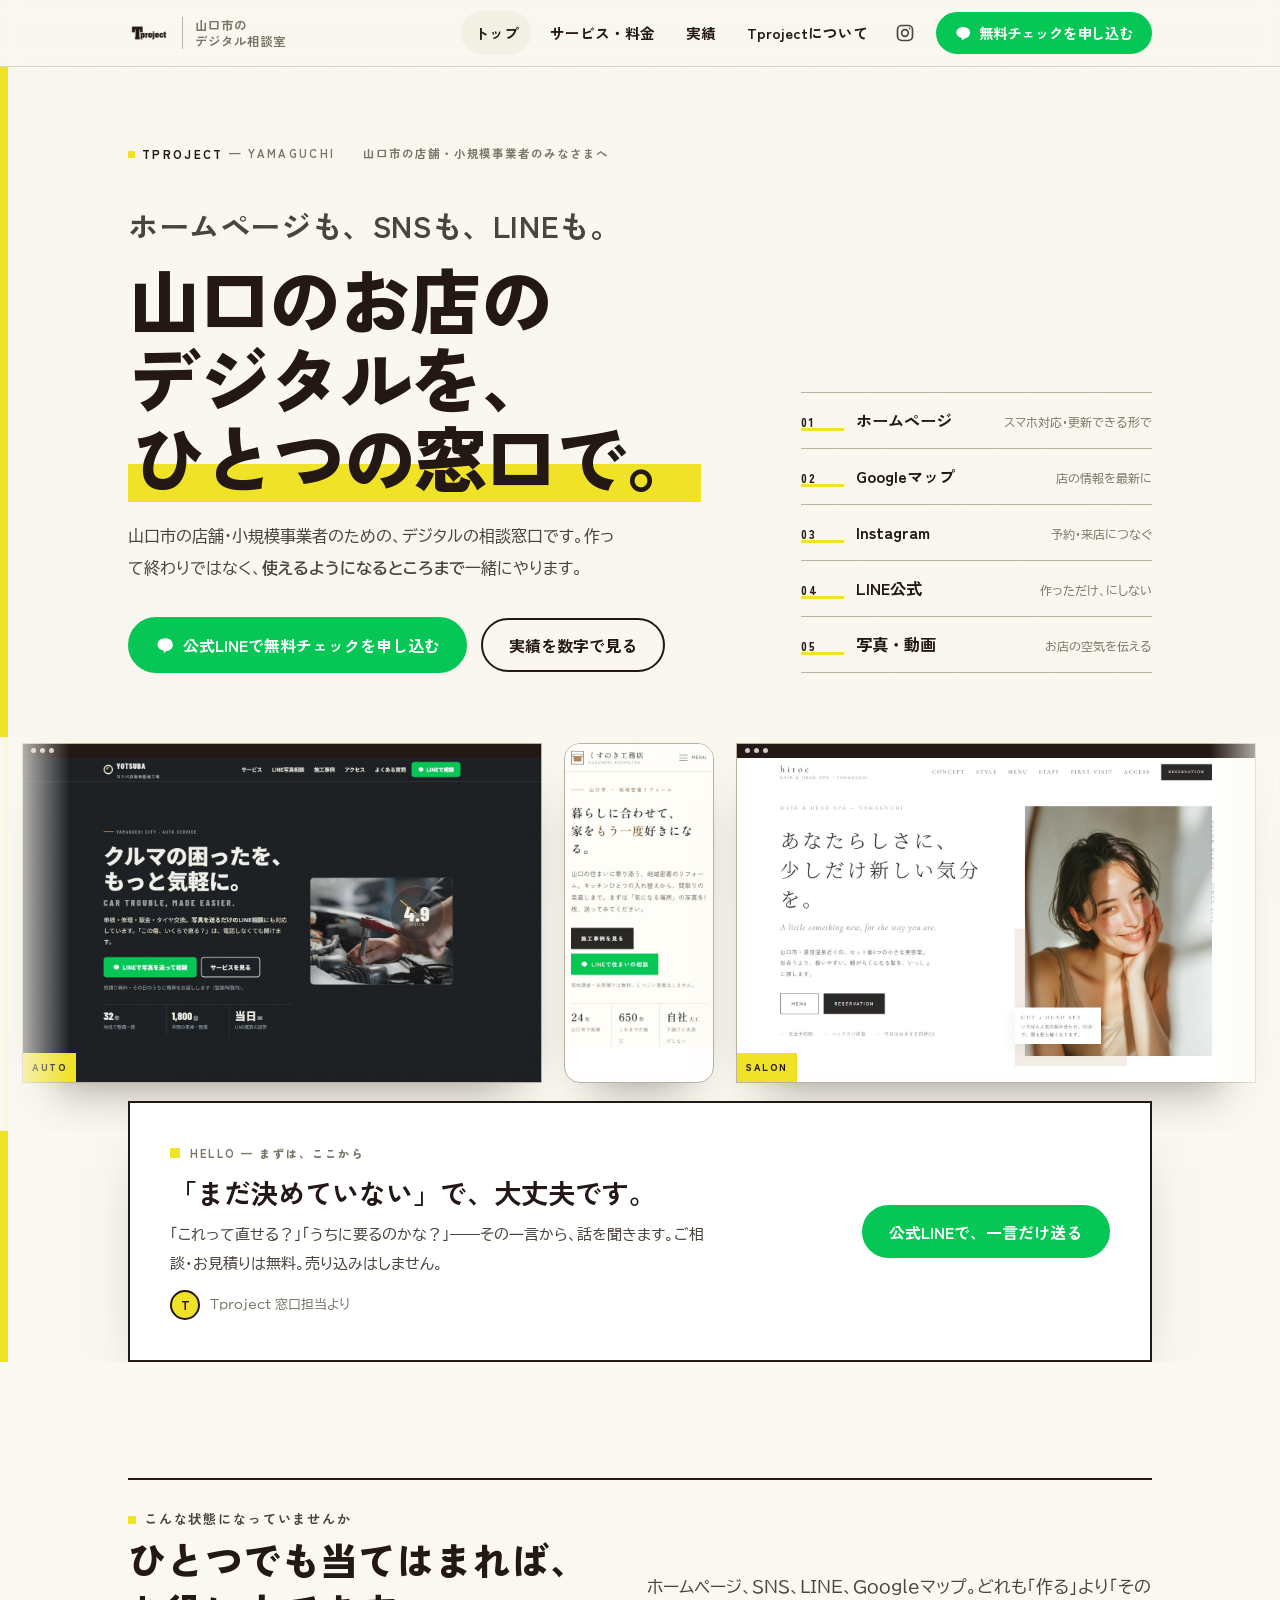
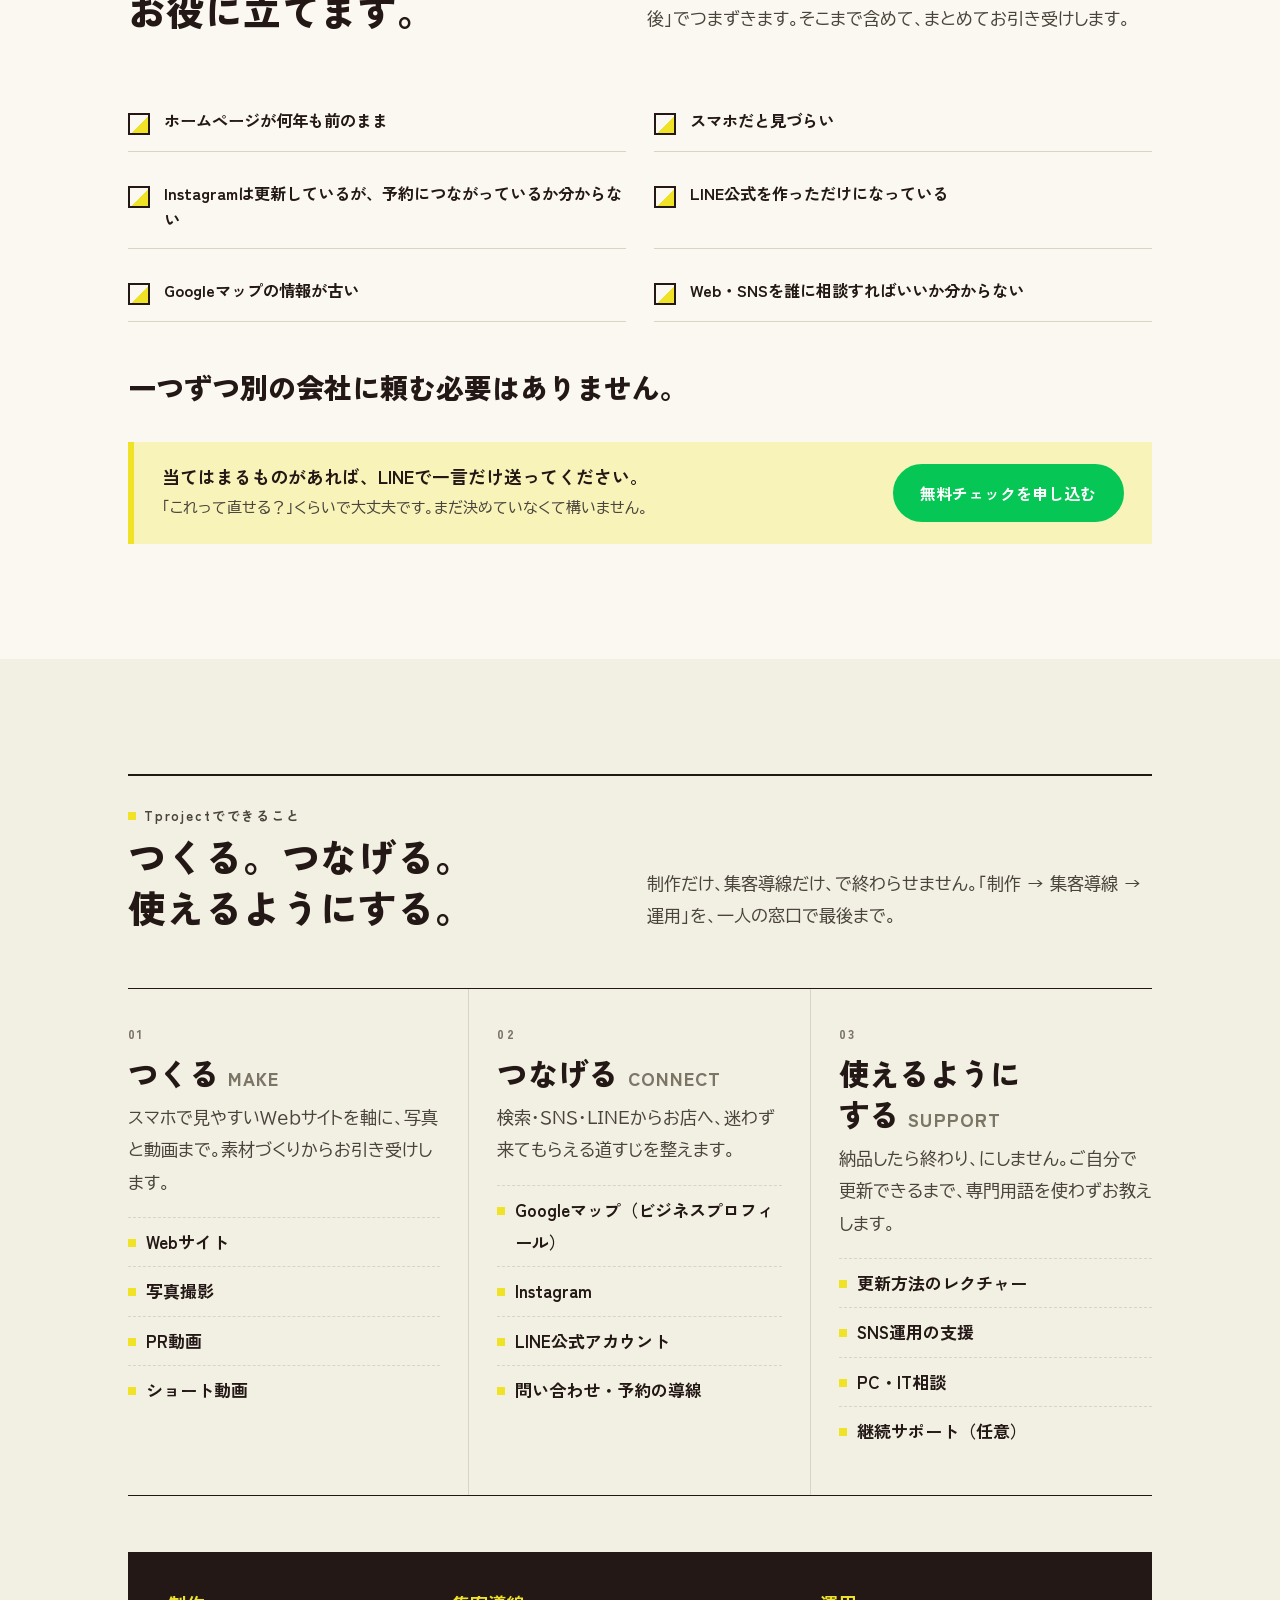
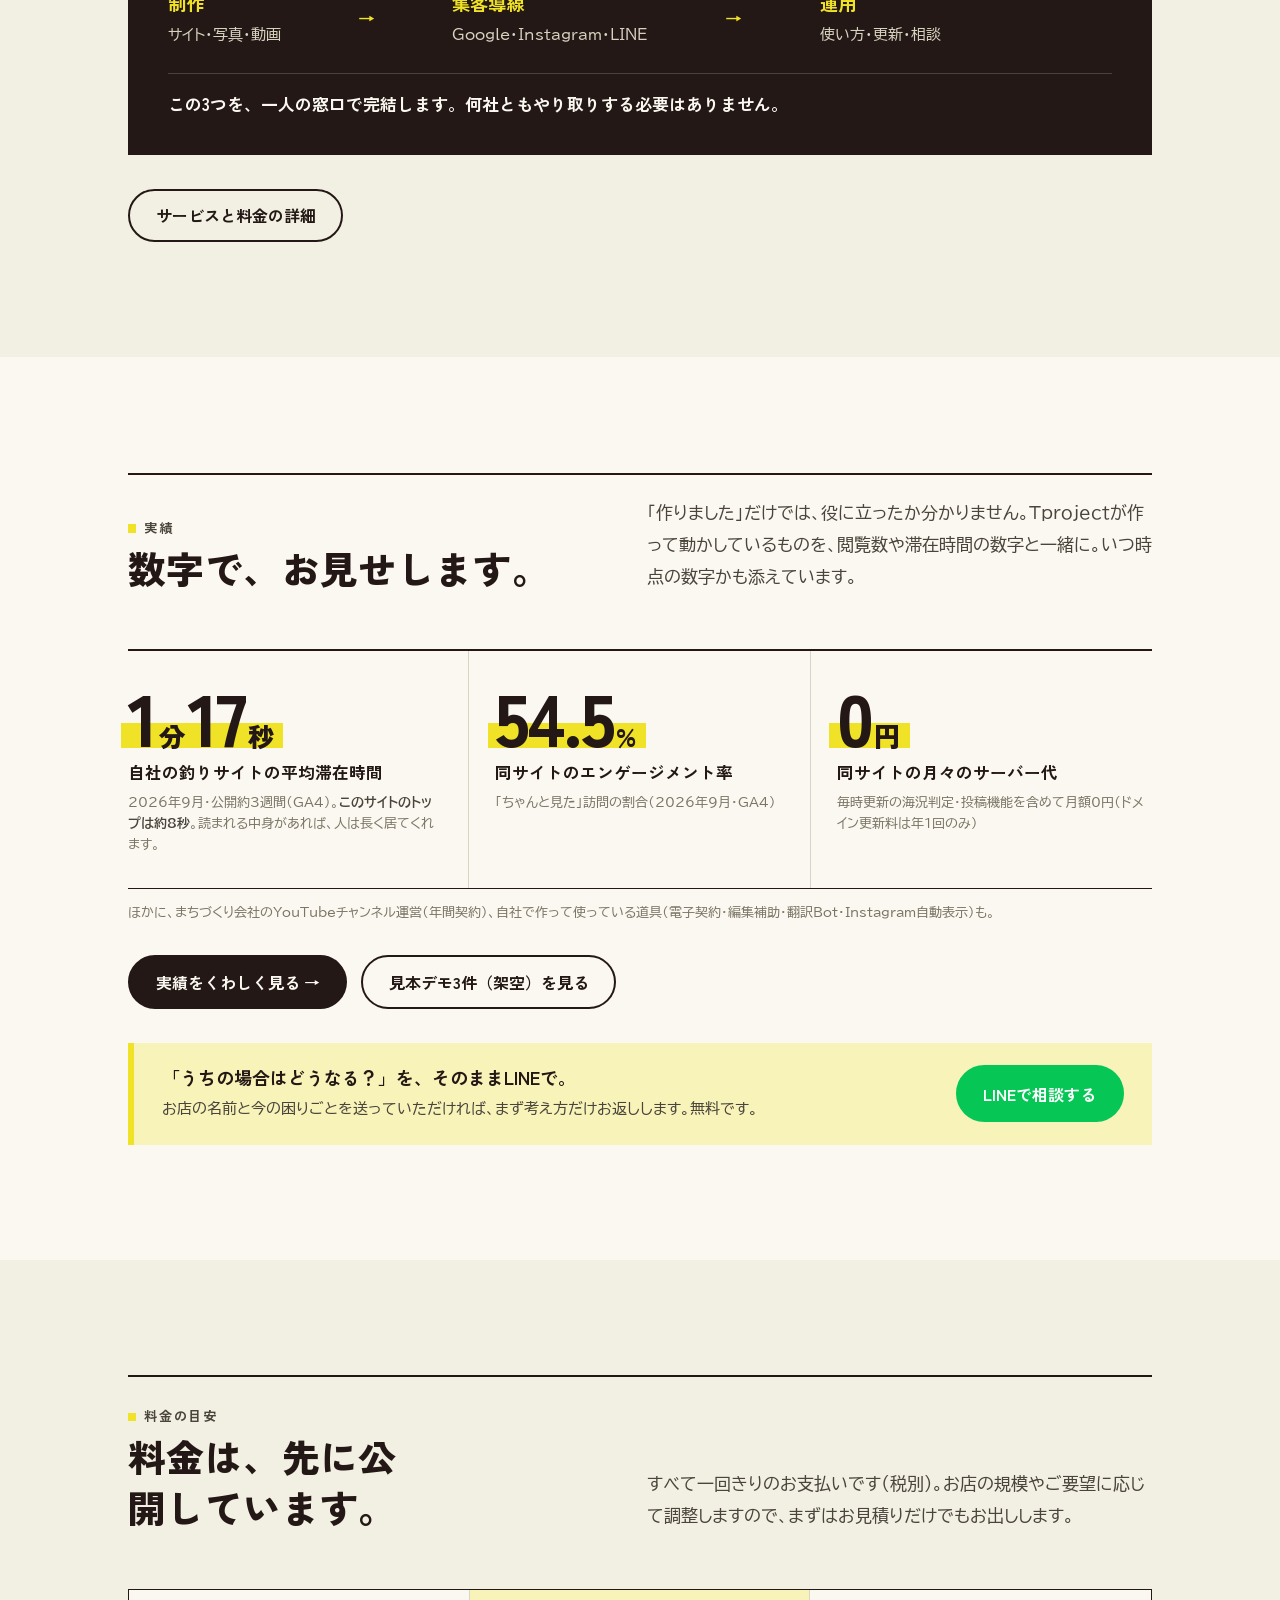
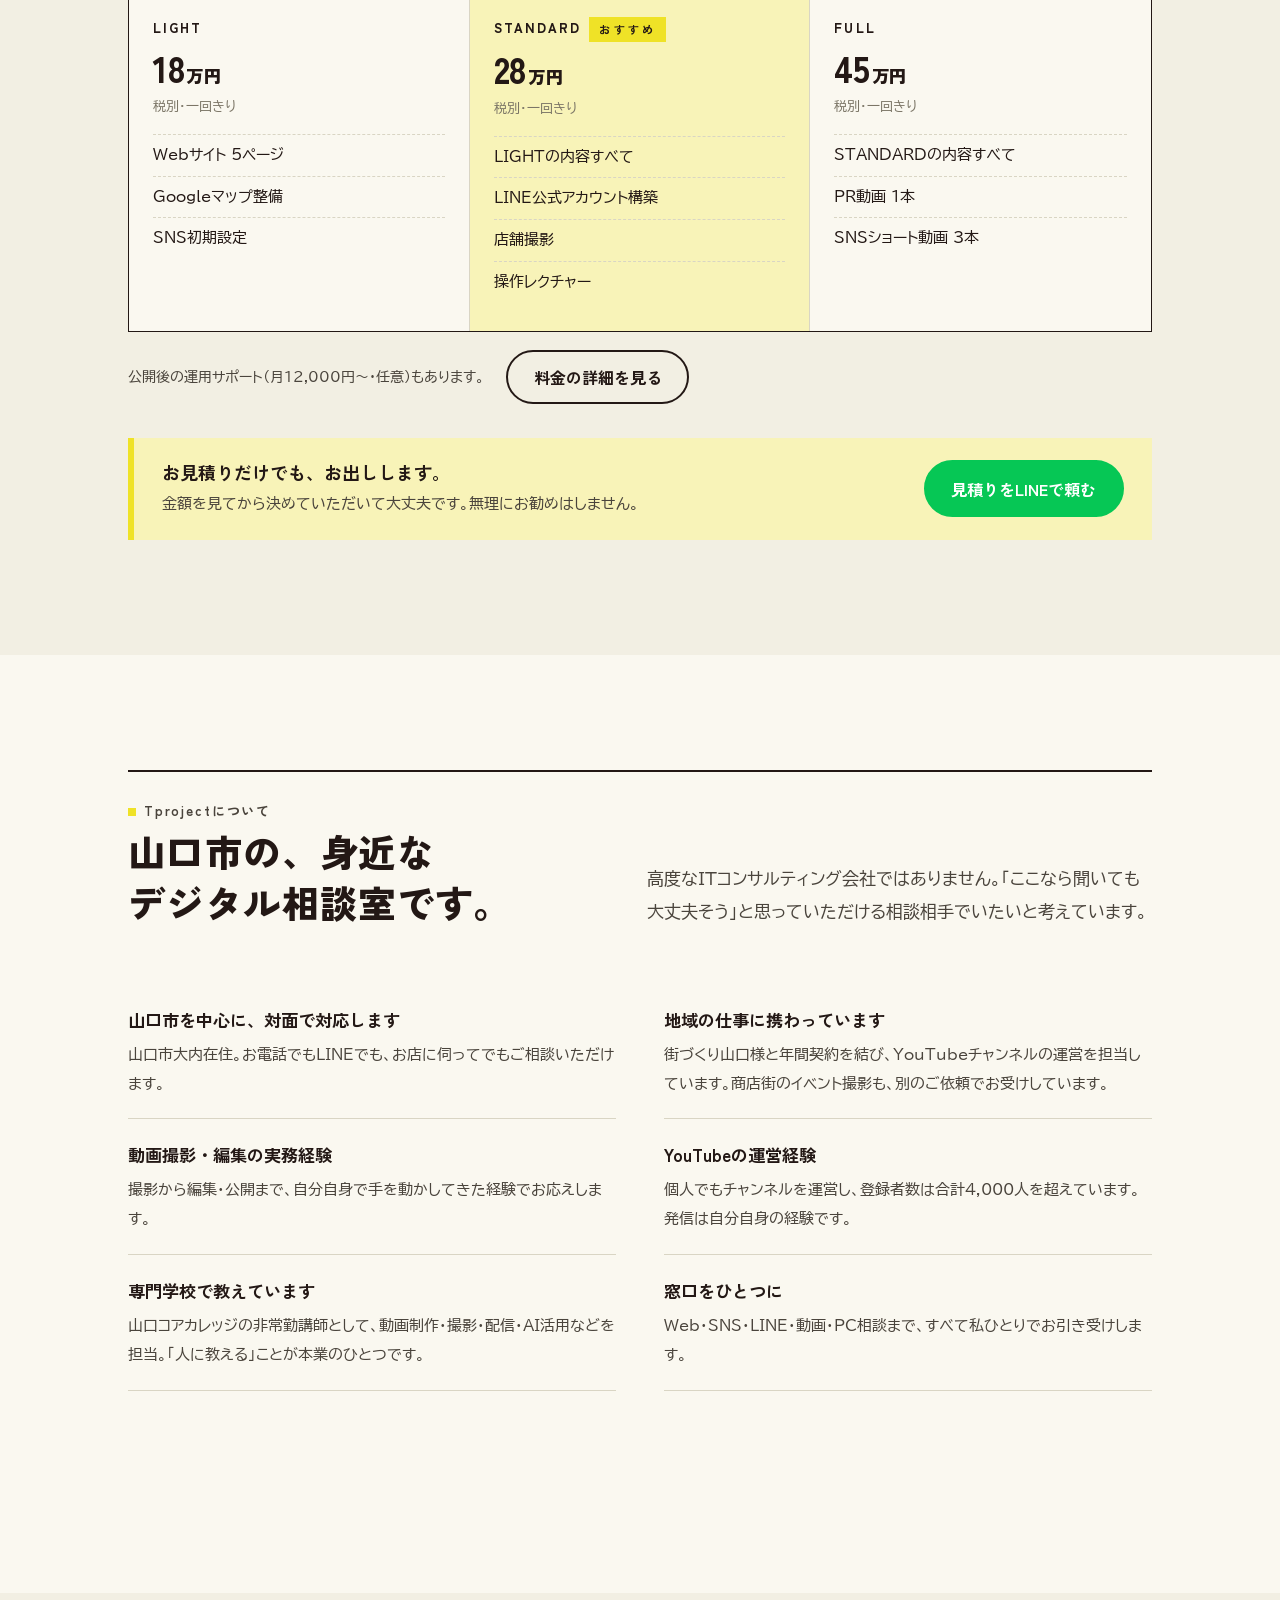
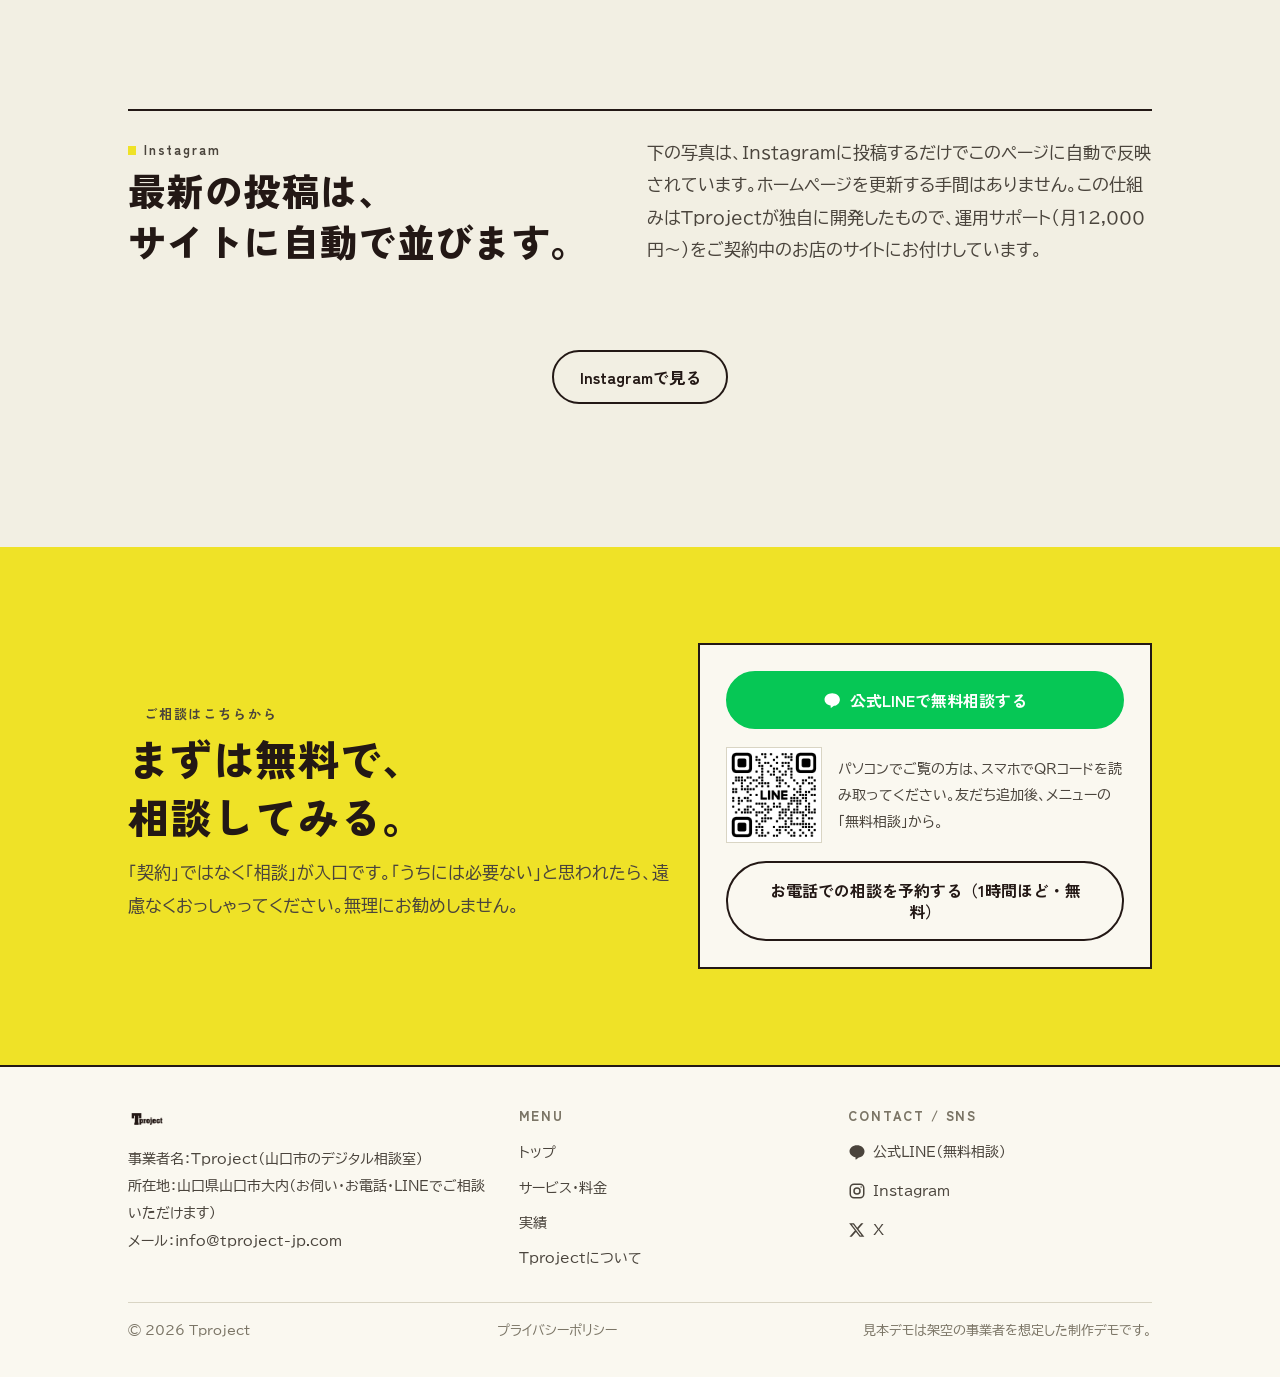
==== index.html @ 6adfa7a7 "連絡先メールを info@tproject-jp.com に（フッターと会社情報） Co-Authored-By: Claude Opus 5.5 <noreply@anthropic.com>" ====
<!doctype html>
<html lang="ja">
<head>
<meta charset="utf-8">
<meta name="viewport" content="width=device-width, initial-scale=1">
<meta name="facebook-domain-verification" content="g68mya8rbg559309kv6sqc5hm75w0a" />
<title>Tproject｜山口市のデジタル相談室 — ホームページも、SNSも、LINEも、ひとつの窓口で</title>
<meta name="description" content="山口市の店舗・小規模事業者向けに、ホームページ制作からGoogleマップ、Instagram、LINE公式、写真・動画までまとめてサポート。作って終わりではなく、使えるようになるところまで。まずは公式LINEから無料相談。">
<link rel="canonical" href="https://tproject-jp.com/">
<meta property="og:type" content="website">
<meta property="og:site_name" content="Tproject｜山口市のデジタル相談室">
<meta property="og:title" content="ホームページも、SNSも、LINEも。山口のお店のデジタルを、ひとつの窓口で。">
<meta property="og:description" content="山口市の店舗・小規模事業者向けデジタル支援。Web・Googleマップ・Instagram・LINE公式・写真・動画までまとめて相談できます。">
<meta property="og:url" content="https://tproject-jp.com/">
<meta property="og:image" content="https://tproject-jp.com/assets/img/og.png">
<meta name="twitter:card" content="summary_large_image">
<link rel="icon" href="./assets/img/favicon.png" type="image/png">
<link rel="apple-touch-icon" href="./assets/img/apple-touch-icon.png">
<link rel="preconnect" href="https://fonts.googleapis.com">
<link rel="preconnect" href="https://fonts.gstatic.com" crossorigin>
<link rel="stylesheet" href="https://fonts.googleapis.com/css2?family=Zen+Kaku+Gothic+New:wght@700;900&family=BIZ+UDPGothic:wght@400;700&display=swap">
<link rel="stylesheet" href="./assets/css/site.css?v=20261009">
<!-- Google tag (gtag.js) -->
<script async src="https://www.googletagmanager.com/gtag/js?id=G-36PFMJ6QZH"></script>
<script>
  window.dataLayer = window.dataLayer || [];
  function gtag(){dataLayer.push(arguments);}
  gtag('js', new Date());

  gtag('config', 'G-36PFMJ6QZH');
</script>
<!-- 構造化データ（Google向け） -->
<script type="application/ld+json">
{
 "@context": "https://schema.org",
 "@graph": [
  {
   "@type": "ProfessionalService",
   "@id": "https://tproject-jp.com/#business",
   "name": "Tproject",
   "alternateName": "Tproject｜山口市のデジタル相談室",
   "description": "山口市の店舗・小規模事業者向けに、ホームページ制作・Googleマップ・Instagram・LINE公式・写真・動画までまとめてサポートするデジタル相談窓口。作って終わりではなく、使えるようになるところまで。",
   "url": "https://tproject-jp.com/",
   "logo": "https://tproject-jp.com/assets/img/logo_black.png",
   "image": "https://tproject-jp.com/assets/img/og.png",
   "email": "info@tproject-jp.com",
   "address": {
    "@type": "PostalAddress",
    "addressLocality": "山口市",
    "addressRegion": "山口県",
    "addressCountry": "JP"
   },
   "areaServed": [
    {
     "@type": "City",
     "name": "山口市"
    },
    {
     "@type": "AdministrativeArea",
     "name": "山口県"
    }
   ],
   "priceRange": "¥¥",
   "sameAs": [
    "https://www.instagram.com/t3_tproject",
    "https://x.com/tproject_web",
    "https://line.me/R/ti/p/@150loinv"
   ],
   "knowsAbout": [
    "ホームページ制作",
    "Googleビジネスプロフィール",
    "Instagram運用",
    "LINE公式アカウント",
    "写真・動画撮影"
   ],
   "makesOffer": [
    {
     "@type": "Offer",
     "itemOffered": {
      "@type": "Service",
      "name": "ホームページ制作",
      "areaServed": "山口市"
     }
    },
    {
     "@type": "Offer",
     "itemOffered": {
      "@type": "Service",
      "name": "Googleマップ（ビジネスプロフィール）整備",
      "areaServed": "山口市"
     }
    },
    {
     "@type": "Offer",
     "itemOffered": {
      "@type": "Service",
      "name": "Instagram運用サポート",
      "areaServed": "山口市"
     }
    },
    {
     "@type": "Offer",
     "itemOffered": {
      "@type": "Service",
      "name": "LINE公式アカウント構築",
      "areaServed": "山口市"
     }
    },
    {
     "@type": "Offer",
     "itemOffered": {
      "@type": "Service",
      "name": "写真・動画撮影",
      "areaServed": "山口市"
     }
    }
   ]
  },
  {
   "@type": "WebSite",
   "@id": "https://tproject-jp.com/#website",
   "url": "https://tproject-jp.com/",
   "name": "Tproject｜山口市のデジタル相談室",
   "inLanguage": "ja",
   "publisher": {
    "@id": "https://tproject-jp.com/#business"
   }
  }
 ]
}
</script>
</head>
<body>

<!-- ========== ヘッダー ========== -->
<header class="site-head">
  <div class="wrap">
    <a class="brand" href="./" aria-label="Tproject トップへ">
      <img src="./assets/img/logo_black.png" alt="Tproject" width="800" height="500">
      <small>山口市の<br>デジタル相談室</small>
    </a>
    <nav class="nav" aria-label="メインメニュー">
      <a href="./" aria-current="page">トップ</a>
      <a href="./services/">サービス・料金</a>
      <a href="./works/">実績</a>
      <a href="./about/">Tprojectについて</a>
      <a class="sns" href="https://www.instagram.com/t3_tproject" target="_blank" rel="noopener" aria-label="Instagram">
        <svg viewBox="0 0 24 24" fill="none" stroke="currentColor" stroke-width="2" stroke-linecap="round" stroke-linejoin="round" aria-hidden="true"><rect x="3" y="3" width="18" height="18" rx="5"/><circle cx="12" cy="12" r="4"/><circle cx="17.5" cy="6.5" r="1" fill="currentColor" stroke="none"/></svg>
      </a>
      <a class="btn line" href="https://line.me/R/ti/p/@150loinv" target="_blank" rel="noopener">
        <svg viewBox="0 0 24 24" fill="currentColor" aria-hidden="true"><path d="M12 3C6.5 3 2 6.6 2 11c0 3.9 3.4 7.2 8 7.9v2.6c0 .4.5.6.8.4l3.6-2.5C18.9 18.9 22 15.3 22 11c0-4.4-4.5-8-10-8z"/></svg>
        無料チェックを申し込む
      </a>
    </nav>
    <button class="menu-btn" aria-expanded="false" aria-controls="drawer"><i></i>メニュー</button>
  </div>
  <div class="drawer" id="drawer" data-open="false">
    <div class="wrap">
      <a href="./">トップ</a>
      <a href="./services/">サービス・料金</a>
      <a href="./works/">実績</a>
      <a href="./about/">Tprojectについて</a>
      <div class="drawer-sns">
        <a href="https://www.instagram.com/t3_tproject" target="_blank" rel="noopener"><svg viewBox="0 0 24 24" fill="none" stroke="currentColor" stroke-width="2" stroke-linecap="round" stroke-linejoin="round" aria-hidden="true"><rect x="3" y="3" width="18" height="18" rx="5"/><circle cx="12" cy="12" r="4"/><circle cx="17.5" cy="6.5" r="1" fill="currentColor" stroke="none"/></svg>Instagram</a>
        <a href="https://x.com/tproject_web" target="_blank" rel="noopener"><svg viewBox="0 0 24 24" fill="currentColor" aria-hidden="true"><path d="M17.5 3h3.1l-6.8 7.8L21.8 21h-6.3l-4.9-6.4L5 21H1.9l7.3-8.3L1.5 3h6.4l4.4 5.9L17.5 3zm-1.1 16.2h1.7L6.9 4.7H5.1l11.3 14.5z"/></svg>X</a>
      </div>
      <a class="btn line" href="https://line.me/R/ti/p/@150loinv" target="_blank" rel="noopener">公式LINEで無料チェック</a>
    </div>
  </div>
</header>

<main>

<!-- ========== 01 ファーストビュー ========== -->
<section class="hero">
  <div class="wrap">
    <p class="meta rise"><span><b>TPROJECT</b> — YAMAGUCHI</span><span>山口市の店舗・小規模事業者のみなさまへ</span></p>
    <div class="grid">
      <div>
        <h1 class="rise"><span class="s">ホームページも、SNSも、LINEも。</span>山口のお店の<br>デジタルを、<br><span class="hl">ひとつの窓口で。</span></h1>
        <p class="sub rise">山口市の店舗・小規模事業者のための、デジタルの相談窓口です。作って終わりではなく、<strong>使えるようになるところまで</strong>一緒にやります。</p>
        <div class="btn-row rise">
          <a class="btn line" href="https://line.me/R/ti/p/@150loinv" target="_blank" rel="noopener">
            <svg viewBox="0 0 24 24" fill="currentColor" aria-hidden="true"><path d="M12 3C6.5 3 2 6.6 2 11c0 3.9 3.4 7.2 8 7.9v2.6c0 .4.5.6.8.4l3.6-2.5C18.9 18.9 22 15.3 22 11c0-4.4-4.5-8-10-8z"/></svg>
            公式LINEで無料チェックを申し込む
          </a>
          <a class="btn ghost" href="./works/">実績を数字で見る</a>
        </div>
      </div>
      <ul class="index rise" aria-label="対応範囲">
        <li><i>01</i>ホームページ<small>スマホ対応・更新できる形で</small></li>
        <li><i>02</i>Googleマップ<small>店の情報を最新に</small></li>
        <li><i>03</i>Instagram<small>予約・来店につなぐ</small></li>
        <li><i>04</i>LINE公式<small>作っただけ、にしない</small></li>
        <li><i>05</i>写真・動画<small>お店の空気を伝える</small></li>
      </ul>
    </div>
  </div>

  <div class="strip" aria-label="制作デモの画面">
    <div class="track">
      <a class="shot pc" href="./works/#auto"><span class="top"><i></i><i></i><i></i></span><img src="./assets/img/works/auto_pc.jpg" alt="自動車整備工場デモサイト" width="1440" height="900"><span class="tag">AUTO</span></a>
      <a class="shot sp" href="./works/#reform"><img src="./assets/img/works/reform_sp.jpg" alt="リフォーム会社デモサイト（スマホ）" width="780" height="1604"></a>
      <a class="shot pc" href="./works/#salon"><span class="top"><i></i><i></i><i></i></span><img src="./assets/img/works/salon_pc.jpg" alt="美容室デモサイト" width="1440" height="900"><span class="tag">SALON</span></a>
      <a class="shot sp" href="./works/#auto"><img src="./assets/img/works/auto_sp.jpg" alt="自動車整備工場デモサイト（スマホ）" width="780" height="1604"></a>
      <a class="shot pc" href="./works/#reform"><span class="top"><i></i><i></i><i></i></span><img src="./assets/img/works/reform_pc.jpg" alt="リフォーム会社デモサイト" width="1440" height="900"><span class="tag">REFORM</span></a>
      <a class="shot sp" href="./works/#salon"><img src="./assets/img/works/salon_sp.jpg" alt="美容室デモサイト（スマホ）" width="780" height="1604"></a>
      <!-- 以下は無限ループ用の複製 -->
      <span class="shot pc" aria-hidden="true"><span class="top"><i></i><i></i><i></i></span><img src="./assets/img/works/auto_pc.jpg" alt="" width="1440" height="900"><span class="tag">AUTO</span></span>
      <span class="shot sp" aria-hidden="true"><img src="./assets/img/works/reform_sp.jpg" alt="" width="780" height="1604"></span>
      <span class="shot pc" aria-hidden="true"><span class="top"><i></i><i></i><i></i></span><img src="./assets/img/works/salon_pc.jpg" alt="" width="1440" height="900"><span class="tag">SALON</span></span>
      <span class="shot sp" aria-hidden="true"><img src="./assets/img/works/auto_sp.jpg" alt="" width="780" height="1604"></span>
      <span class="shot pc" aria-hidden="true"><span class="top"><i></i><i></i><i></i></span><img src="./assets/img/works/reform_pc.jpg" alt="" width="1440" height="900"><span class="tag">REFORM</span></span>
      <span class="shot sp" aria-hidden="true"><img src="./assets/img/works/salon_sp.jpg" alt="" width="780" height="1604"></span>
    </div>
  </div>

  <div class="wrap">
    <div class="letter rise">
      <div>
        <p class="hi">HELLO — まずは、ここから</p>
        <b>「まだ決めていない」で、大丈夫です。</b>
        <p>「これって直せる？」「うちに要るのかな？」——その一言から、話を聞きます。ご相談・お見積りは無料。売り込みはしません。</p>
        <div class="who"><i>T</i>Tproject 窓口担当より</div>
      </div>
      <a class="btn line" href="https://line.me/R/ti/p/@150loinv" target="_blank" rel="noopener">公式LINEで、一言だけ送る</a>
    </div>
  </div>
</section>

<!-- ========== 02 こんな状態になっていませんか ========== -->
<section class="sec" id="troubles">
  <div class="wrap">
    <div class="sec-head reveal">
      <div>
        <p class="kicker">こんな状態になっていませんか</p>
        <h2>ひとつでも当てはまれば、<br>お役に立てます。</h2>
      </div>
      <p class="lead">ホームページ、SNS、LINE、Googleマップ。どれも「作る」より「その後」でつまずきます。そこまで含めて、まとめてお引き受けします。</p>
    </div>
    <ul class="troubles reveal">
      <li>ホームページが何年も前のまま</li>
      <li>スマホだと見づらい</li>
      <li>Instagramは更新しているが、予約につながっているか分からない</li>
      <li>LINE公式を作っただけになっている</li>
      <li>Googleマップの情報が古い</li>
      <li>Web・SNSを誰に相談すればいいか分からない</li>
    </ul>
    <p class="after reveal">一つずつ別の会社に頼む必要はありません。</p>
    <div class="cta-inline reveal">
      <div><b>当てはまるものがあれば、LINEで一言だけ送ってください。</b><span>「これって直せる？」くらいで大丈夫です。まだ決めていなくて構いません。</span></div>
      <a class="btn line" href="https://line.me/R/ti/p/@150loinv" target="_blank" rel="noopener">無料チェックを申し込む</a>
    </div>
  </div>
</section>

<!-- ========== 03 Tprojectでできること ========== -->
<section class="sec" id="services" style="background:var(--paper-2)">
  <div class="wrap">
    <div class="sec-head reveal">
      <div>
        <p class="kicker">Tprojectでできること</p>
        <h2>つくる。つなげる。<br>使えるようにする。</h2>
      </div>
      <p class="lead">制作だけ、集客導線だけ、で終わらせません。「制作 → 集客導線 → 運用」を、一人の窓口で最後まで。</p>
    </div>

    <div class="three reveal">
      <div>
        <p class="num">01</p>
        <h3>つくる<em>MAKE</em></h3>
        <p class="d">スマホで見やすいWebサイトを軸に、写真と動画まで。素材づくりからお引き受けします。</p>
        <ul>
          <li>Webサイト</li>
          <li>写真撮影</li>
          <li>PR動画</li>
          <li>ショート動画</li>
        </ul>
      </div>
      <div>
        <p class="num">02</p>
        <h3>つなげる<em>CONNECT</em></h3>
        <p class="d">検索・SNS・LINEからお店へ、迷わず来てもらえる道すじを整えます。</p>
        <ul>
          <li>Googleマップ（ビジネスプロフィール）</li>
          <li>Instagram</li>
          <li>LINE公式アカウント</li>
          <li>問い合わせ・予約の導線</li>
        </ul>
      </div>
      <div>
        <p class="num">03</p>
        <h3>使えるようにする<em>SUPPORT</em></h3>
        <p class="d">納品したら終わり、にしません。ご自分で更新できるまで、専門用語を使わずお教えします。</p>
        <ul>
          <li>更新方法のレクチャー</li>
          <li>SNS運用の支援</li>
          <li>PC・IT相談</li>
          <li>継続サポート（任意）</li>
        </ul>
      </div>
    </div>

    <div class="flowline reveal">
      <div><b>制作</b><span>サイト・写真・動画</span></div>
      <div class="arrow">→</div>
      <div><b>集客導線</b><span>Google・Instagram・LINE</span></div>
      <div class="arrow">→</div>
      <div><b>運用</b><span>使い方・更新・相談</span></div>
      <div class="arrow"></div>
      <div></div>
      <p class="one">この3つを、一人の窓口で完結します。何社ともやり取りする必要はありません。</p>
    </div>

    <div class="btn-row reveal" style="margin-top:34px">
      <a class="btn ghost" href="./services/">サービスと料金の詳細</a>
    </div>
  </div>
</section>

<!-- ========== 04 実績 ========== -->
<section class="sec" id="works">
  <div class="wrap">
    <div class="sec-head reveal">
      <div>
        <p class="kicker">実績</p>
        <h2>数字で、お見せします。</h2>
      </div>
      <p class="lead">「作りました」だけでは、役に立ったか分かりません。Tprojectが作って動かしているものを、閲覧数や滞在時間の数字と一緒に。いつ時点の数字かも添えています。</p>
    </div>

    <div class="stats reveal" style="margin-top:-1px">
      <div class="stat reveal">
        <p class="fig">1<small>分</small>17<small>秒</small></p>
        <p class="what">自社の釣りサイトの平均滞在時間</p>
        <p class="when">2026年9月・公開約3週間（GA4）。<b>このサイトのトップは約8秒</b>。読まれる中身があれば、人は長く居てくれます。</p>
      </div>
      <div class="stat reveal">
        <p class="fig">54.5<small>%</small></p>
        <p class="what">同サイトのエンゲージメント率</p>
        <p class="when">「ちゃんと見た」訪問の割合（2026年9月・GA4）</p>
      </div>
      <div class="stat reveal">
        <p class="fig">0<small>円</small></p>
        <p class="what">同サイトの月々のサーバー代</p>
        <p class="when">毎時更新の海況判定・投稿機能を含めて月額0円（ドメイン更新料は年1回のみ）</p>
      </div>
    </div>
    <p class="stats-note reveal">ほかに、まちづくり会社のYouTubeチャンネル運営（年間契約）、自社で作って使っている道具（電子契約・編集補助・翻訳Bot・Instagram自動表示）も。</p>

    <div class="btn-row reveal" style="margin-top:30px">
      <a class="btn" href="./works/">実績をくわしく見る →</a>
      <a class="btn ghost" href="./works/#demo">見本デモ3件（架空）を見る</a>
    </div>
    <div class="cta-inline reveal">
      <div><b>「うちの場合はどうなる？」を、そのままLINEで。</b><span>お店の名前と今の困りごとを送っていただければ、まず考え方だけお返しします。無料です。</span></div>
      <a class="btn line" href="https://line.me/R/ti/p/@150loinv" target="_blank" rel="noopener">LINEで相談する</a>
    </div>
  </div>
</section>

<!-- ========== 05 料金の目安 ========== -->
<section class="sec" id="pricing" style="background:var(--paper-2)">
  <div class="wrap">
    <div class="sec-head reveal">
      <div>
        <p class="kicker">料金の目安</p>
        <h2>料金は、先に公開しています。</h2>
      </div>
      <p class="lead">すべて一回きりのお支払いです（税別）。お店の規模やご要望に応じて調整しますので、まずはお見積りだけでもお出しします。</p>
    </div>

    <div class="plans reveal">
      <div class="plan">
        <p class="n">LIGHT</p>
        <p class="price">18<small>万円</small></p>
        <p class="unit">税別・一回きり</p>
        <ul>
          <li>Webサイト 5ページ</li>
          <li>Googleマップ整備</li>
          <li>SNS初期設定</li>
        </ul>
      </div>
      <div class="plan rec">
        <p class="n">STANDARD<span class="pick">おすすめ</span></p>
        <p class="price">28<small>万円</small></p>
        <p class="unit">税別・一回きり</p>
        <ul>
          <li>LIGHTの内容すべて</li>
          <li>LINE公式アカウント構築</li>
          <li>店舗撮影</li>
          <li>操作レクチャー</li>
        </ul>
      </div>
      <div class="plan">
        <p class="n">FULL</p>
        <p class="price">45<small>万円</small></p>
        <p class="unit">税別・一回きり</p>
        <ul>
          <li>STANDARDの内容すべて</li>
          <li>PR動画 1本</li>
          <li>SNSショート動画 3本</li>
        </ul>
      </div>
    </div>
    <div class="plan-note reveal">
      <span>公開後の運用サポート（月12,000円〜・任意）もあります。</span>
      <a class="btn ghost" href="./services/#pricing">料金の詳細を見る</a>
    </div>
    <div class="cta-inline reveal">
      <div><b>お見積りだけでも、お出しします。</b><span>金額を見てから決めていただいて大丈夫です。無理にお勧めはしません。</span></div>
      <a class="btn line" href="https://line.me/R/ti/p/@150loinv" target="_blank" rel="noopener">見積りをLINEで頼む</a>
    </div>
  </div>
</section>

<!-- ========== 06 信頼 ========== -->
<section class="sec" id="trust">
  <div class="wrap">
    <div class="sec-head reveal">
      <div>
        <p class="kicker">Tprojectについて</p>
        <h2>山口市の、身近な<br>デジタル相談室です。</h2>
      </div>
      <p class="lead">高度なITコンサルティング会社ではありません。「ここなら聞いても大丈夫そう」と思っていただける相談相手でいたいと考えています。</p>
    </div>
    <ul class="trust reveal">
      <li><b>山口市を中心に、対面で対応します</b><p>山口市大内在住。お電話でもLINEでも、お店に伺ってでもご相談いただけます。</p></li>
      <li><b>地域の仕事に携わっています</b><p>街づくり山口様と年間契約を結び、YouTubeチャンネルの運営を担当しています。商店街のイベント撮影も、別のご依頼でお受けしています。</p></li>
      <li><b>動画撮影・編集の実務経験</b><p>撮影から編集・公開まで、自分自身で手を動かしてきた経験でお応えします。</p></li>
      <li><b>YouTubeの運営経験</b><p>個人でもチャンネルを運営し、登録者数は合計4,000人を超えています。発信は自分自身の経験です。</p></li>
      <li><b>専門学校で教えています</b><p>山口コアカレッジの非常勤講師として、動画制作・撮影・配信・AI活用などを担当。「人に教える」ことが本業のひとつです。</p></li>
      <li><b>窓口をひとつに</b><p>Web・SNS・LINE・動画・PC相談まで、すべて私ひとりでお引き受けします。</p></li>
    </ul>
    <div class="btn-row reveal" style="margin-top:34px">
      <a class="btn ghost" href="./about/">もう少し詳しく</a>
    </div>
  </div>
</section>

<!-- ========== 06b Instagram連携 ========== -->
<section class="sec" id="instagram" style="background:var(--paper-2)">
  <div class="wrap">
    <div class="sec-head reveal">
      <div>
        <p class="kicker">Instagram</p>
        <h2>最新の投稿は、<br>サイトに自動で並びます。</h2>
      </div>
      <p class="lead">下の写真は、Instagramに投稿するだけでこのページに自動で反映されています。ホームページを更新する手間はありません。この仕組みはTprojectが独自に開発したもので、運用サポート（月12,000円〜）をご契約中のお店のサイトにお付けしています。</p>
    </div>

    <div class="ig-feed reveal" data-shop="tproject" data-account="t3_tproject">
      <div class="ig-feed__grid" role="list"></div>
      <p class="ig-feed__fallback" hidden>
        <a class="btn ghost" href="https://www.instagram.com/t3_tproject/" target="_blank" rel="noopener">Instagramで見る</a>
      </p>
    </div>
  </div>
</section>

<!-- ========== 07 最終CTA ========== -->
<section class="cta" id="contact">
  <div class="wrap">
    <div class="reveal">
      <p class="kicker">ご相談はこちらから</p>
      <h2>まずは無料で、<br>相談してみる。</h2>
      <p>「契約」ではなく「相談」が入口です。「うちには必要ない」と思われたら、遠慮なくおっしゃってください。無理にお勧めしません。</p>
    </div>
    <div class="cta-box reveal">
      <a class="btn line" href="https://line.me/R/ti/p/@150loinv" target="_blank" rel="noopener">
        <svg viewBox="0 0 24 24" fill="currentColor" aria-hidden="true"><path d="M12 3C6.5 3 2 6.6 2 11c0 3.9 3.4 7.2 8 7.9v2.6c0 .4.5.6.8.4l3.6-2.5C18.9 18.9 22 15.3 22 11c0-4.4-4.5-8-10-8z"/></svg>
        公式LINEで無料相談する
      </a>
      <div class="qr">
        <img src="./assets/img/line_qr.png" alt="Tproject 公式LINE 友だち追加QRコード" width="540" height="540">
        <span>パソコンでご覧の方は、スマホでQRコードを読み取ってください。友だち追加後、メニューの「無料相談」から。</span>
      </div>
      <a class="btn ghost" href="https://calendar.app.google/cQAvLjoAgpNMy3as5" target="_blank" rel="noopener">お電話での相談を予約する<br class="brk">（1時間ほど・無料）</a>
    </div>
  </div>
</section>

</main>

<!-- ========== フッター ========== -->
<footer class="site-foot">
  <div class="wrap">
    <div>
      <a class="brand" href="./"><img src="./assets/img/logo_black.png" alt="Tproject" width="800" height="500"></a>
      <p style="margin-top:14px">事業者名：Tproject（山口市のデジタル相談室）<br>所在地：山口県山口市大内（お伺い・お電話・LINEでご相談いただけます）<br>メール：<a href="mailto:info@tproject-jp.com">info@tproject-jp.com</a></p>
    </div>
    <div>
      <h4>MENU</h4>
      <ul>
        <li><a href="./">トップ</a></li>
        <li><a href="./services/">サービス・料金</a></li>
        <li><a href="./works/">実績</a></li>
        <li><a href="./about/">Tprojectについて</a></li>
      </ul>
    </div>
    <div>
      <h4>CONTACT / SNS</h4>
      <ul class="sns">
        <li><a href="https://line.me/R/ti/p/@150loinv" target="_blank" rel="noopener"><svg viewBox="0 0 24 24" fill="currentColor" aria-hidden="true"><path d="M12 3C6.5 3 2 6.6 2 11c0 3.9 3.4 7.2 8 7.9v2.6c0 .4.5.6.8.4l3.6-2.5C18.9 18.9 22 15.3 22 11c0-4.4-4.5-8-10-8z"/></svg>公式LINE（無料相談）</a></li>
        <li><a href="https://www.instagram.com/t3_tproject" target="_blank" rel="noopener"><svg viewBox="0 0 24 24" fill="none" stroke="currentColor" stroke-width="2" stroke-linecap="round" aria-hidden="true"><rect x="3" y="3" width="18" height="18" rx="5"/><circle cx="12" cy="12" r="4"/><circle cx="17.5" cy="6.5" r="1" fill="currentColor" stroke="none"/></svg>Instagram</a></li>
        <li><a href="https://x.com/tproject_web" target="_blank" rel="noopener"><svg viewBox="0 0 24 24" fill="currentColor" aria-hidden="true"><path d="M17.5 3h3.1l-6.8 7.8L21.8 21h-6.3l-4.9-6.4L5 21H1.9l7.3-8.3L1.5 3h6.4l4.4 5.9L17.5 3zm-1.1 16.2h1.7L6.9 4.7H5.1l11.3 14.5z"/></svg>X</a></li>
      </ul>
    </div>
    <div class="copy">
      <span>© <span id="year">2026</span> Tproject</span>
      <span><a href="/privacy/">プライバシーポリシー</a></span>
      <span>見本デモは架空の事業者を想定した制作デモです。</span>
    </div>
  </div>
</footer>

<!-- 浮くLINEボタン（スマホ専用。ヘッダーのボタンが隠れる幅で唯一の常時導線） -->
<a class="line-float" href="https://line.me/R/ti/p/@150loinv" target="_blank" rel="noopener" aria-label="公式LINEで無料相談する">
  <span class="ic"><svg viewBox="0 0 24 24" fill="currentColor" aria-hidden="true"><path d="M12 3C6.5 3 2 6.6 2 11c0 3.9 3.4 7.2 8 7.9v2.6c0 .4.5.6.8.4l3.6-2.5C18.9 18.9 22 15.3 22 11c0-4.4-4.5-8-10-8z"/></svg></span>
  <span class="tx">無料チェック<small>公式LINE・まだ決めていなくてOK</small></span>
</a>

<script src="./assets/js/site.js?v=20260912" defer></script>
</body>
</html>
---- assets/css/site.css ----
/* ============================================================
   Tproject 公式サイト  共通スタイル
   方向：印刷物（チラシ・本冊）の延長線にあるWeb。
   生成りの紙・黒の文字・黄色は"刃"として少量。余白と大きな文字で品質感を出す。
   ============================================================ */

:root{
  --paper:#FAF8F0;
  --paper-2:#F2EFE3;
  --paper-3:#E9E5D5;
  --ink:#231815;
  --ink-2:#4A443C;
  --ink-3:#7B7566;
  --rule:#D9D5C4;
  --rule-strong:#B9B4A0;
  --yellow:#EFE227;
  --yellow-deep:#D8CB12;
  --yellow-soft:#F8F3B8;
  --line:#06C755;
  --line-deep:#05B04B;

  --f-head:"Zen Kaku Gothic New","Hiragino Sans","Yu Gothic",sans-serif;
  --f-body:"BIZ UDPGothic","Hiragino Sans","Yu Gothic",sans-serif;
  --f-latin:"Zen Kaku Gothic New","Helvetica Neue",Arial,sans-serif;

  --w:1120px;
  --gutter:clamp(20px,5vw,48px);
  --ease:cubic-bezier(.22,.61,.36,1);
}

*{box-sizing:border-box}
html{scroll-behavior:smooth;-webkit-text-size-adjust:100%}
body{
  margin:0;background:var(--paper);color:var(--ink);
  font-family:var(--f-body);font-size:16px;line-height:1.9;
  -webkit-font-smoothing:antialiased;overflow-x:hidden;
}
@media(min-width:900px){body{font-size:17px}}
img{max-width:100%;height:auto;display:block}
a{color:inherit;text-decoration:none}
h1,h2,h3,h4{font-family:var(--f-head);font-weight:900;line-height:1.35;margin:0;letter-spacing:.01em;text-wrap:balance}
p{margin:0}
ul{margin:0;padding:0;list-style:none}
strong,b{font-weight:700}
:focus-visible{outline:3px solid var(--yellow);outline-offset:3px;border-radius:2px}
.sr{position:absolute;width:1px;height:1px;overflow:hidden;clip:rect(0 0 0 0);white-space:nowrap}

/* 紙の質感（ごく薄いノイズ） */
body::before{
  content:"";position:fixed;inset:0;pointer-events:none;z-index:0;opacity:.35;
  background-image:url("data:image/svg+xml,%3Csvg xmlns='http://www.w3.org/2000/svg' width='160' height='160'%3E%3Cfilter id='n'%3E%3CfeTurbulence type='fractalNoise' baseFrequency='.9' numOctaves='2' stitchTiles='stitch'/%3E%3CfeColorMatrix values='0 0 0 0 .3 0 0 0 0 .27 0 0 0 0 .2 0 0 0 .06 0'/%3E%3C/filter%3E%3Crect width='100%25' height='100%25' filter='url(%23n)'/%3E%3C/svg%3E");
}
.wrap{position:relative;z-index:1;max-width:var(--w);margin:0 auto;padding:0 var(--gutter)}

/* ---------- 共通部品 ---------- */
.kicker{
  display:inline-flex;align-items:center;gap:.6em;
  font-family:var(--f-head);font-weight:700;font-size:.82rem;letter-spacing:.14em;color:var(--ink-2);
}
.kicker::before{content:"";width:.62em;height:.62em;background:var(--yellow);flex:none}
.hl{background:linear-gradient(transparent 64%,var(--yellow) 64%,var(--yellow) 92%,transparent 92%);padding:0 .06em}

.sec{padding:clamp(64px,9vw,120px) 0}
.sec-head{
  display:grid;gap:14px;margin-bottom:clamp(32px,4.5vw,56px);
  padding-top:22px;border-top:2px solid var(--ink);
}
.sec-head h2{font-size:clamp(1.55rem,3.2vw,2.35rem)}
.sec-head .lead{max-width:38em;color:var(--ink-2)}
@media(min-width:900px){
  .sec-head{grid-template-columns:1fr 1fr;align-items:end}
  .sec-head .lead{justify-self:end;text-align:left}
}

.btn{
  display:inline-flex;align-items:center;justify-content:center;gap:.55em;
  font-family:var(--f-head);font-weight:700;font-size:1rem;line-height:1;
  padding:1.05em 1.6em;border:2px solid var(--ink);border-radius:999px;
  background:var(--ink);color:var(--paper);
  transition:transform .25s var(--ease),background .25s,color .25s,box-shadow .25s;
  white-space:nowrap;cursor:pointer;
}
.btn:hover{transform:translateY(-2px);box-shadow:0 10px 24px -12px rgba(35,24,21,.55)}
.btn.line{background:var(--line);border-color:var(--line);color:#fff}
.btn.line:hover{background:var(--line-deep);border-color:var(--line-deep)}
.btn.ghost{background:transparent;color:var(--ink)}
.btn.ghost:hover{background:var(--ink);color:var(--paper)}
.btn.yellow{background:var(--yellow);border-color:var(--yellow);color:var(--ink)}
.btn.yellow:hover{background:var(--yellow-deep);border-color:var(--yellow-deep)}
.btn svg{width:1.15em;height:1.15em;flex:none}
.btn-row{display:flex;flex-wrap:wrap;gap:12px 14px;align-items:center}

/* ---------- ヘッダー ---------- */
.site-head{
  position:sticky;top:0;z-index:50;background:rgba(250,248,240,.86);
  backdrop-filter:blur(10px);-webkit-backdrop-filter:blur(10px);
  border-bottom:1px solid var(--rule);
}
.site-head .wrap{display:flex;align-items:center;justify-content:space-between;gap:16px;min-height:66px}
.brand{display:flex;align-items:center;gap:12px}
.brand img{height:26px;width:auto}
.brand small{font-family:var(--f-head);font-weight:700;font-size:.78rem;letter-spacing:.08em;color:var(--ink-3);border-left:1px solid var(--rule-strong);padding-left:12px;line-height:1.3}
.nav{display:none;align-items:center;gap:6px}
.nav a{font-family:var(--f-head);font-weight:700;font-size:.92rem;padding:.55em .85em;border-radius:999px;transition:background .2s}
.nav a:hover,.nav a[aria-current]{background:var(--paper-2)}
.nav .sns{display:inline-flex;align-items:center;justify-content:center;width:38px;height:38px;padding:0;color:var(--ink-2)}
.nav .sns svg{width:20px;height:20px}
.nav .btn{padding:.75em 1.15em;font-size:.9rem;margin-left:6px}
.menu-btn{
  display:inline-flex;align-items:center;gap:10px;background:none;border:0;
  font-family:var(--f-head);font-weight:700;font-size:.9rem;color:var(--ink);cursor:pointer;padding:8px 0;
}
.menu-btn i{position:relative;width:22px;height:2px;background:var(--ink);transition:.25s}
.menu-btn i::before,.menu-btn i::after{content:"";position:absolute;left:0;width:22px;height:2px;background:var(--ink);transition:.25s}
.menu-btn i::before{top:-7px}.menu-btn i::after{top:7px}
.menu-btn[aria-expanded="true"] i{background:transparent}
.menu-btn[aria-expanded="true"] i::before{top:0;transform:rotate(45deg)}
.menu-btn[aria-expanded="true"] i::after{top:0;transform:rotate(-45deg)}
@media(min-width:900px){.nav{display:flex}.menu-btn{display:none}}

.drawer{display:none;border-top:1px solid var(--rule);background:var(--paper)}
.drawer[data-open="true"]{display:block}
.drawer .wrap{display:grid;grid-template-columns:1fr;justify-content:stretch;justify-items:stretch;align-items:stretch;min-height:0;gap:4px;padding-top:12px;padding-bottom:22px}
.drawer a{font-family:var(--f-head);font-weight:700;font-size:1.05rem;padding:.75em 0;border-bottom:1px solid var(--rule)}
.drawer .drawer-sns{display:flex;gap:18px;padding-top:14px;font-size:.92rem;color:var(--ink-2)}
.drawer .drawer-sns a{border:0;display:inline-flex;align-items:center;gap:.4em;padding:.3em 0}
.drawer .drawer-sns svg{width:18px;height:18px}
.drawer .btn{margin-top:14px;justify-content:center}
@media(min-width:900px){.drawer{display:none!important}}

/* ---------- ヒーロー（生成りの紙に、黄色を一本。作品が流れる） ---------- */
.hero{position:relative;padding:clamp(40px,6vw,76px) 0 0;overflow:hidden}
.hero::before{content:"";position:absolute;left:0;top:0;bottom:0;width:8px;background:var(--yellow)} /* 看板の"刃" */
.hero .meta{display:flex;flex-wrap:wrap;gap:6px 28px;font-family:var(--f-latin);font-weight:700;font-size:.72rem;letter-spacing:.2em;color:var(--ink-3)}
.hero .meta b{color:var(--ink);font-weight:900;display:inline-flex;align-items:center;gap:.6em}
.hero .meta b::before{content:"";width:.62em;height:.62em;background:var(--yellow)}
.hero .meta span:nth-child(2){letter-spacing:.08em;font-family:var(--f-head)}
.hero .grid{display:grid;gap:34px;margin-top:clamp(26px,4vw,44px)}
@media(min-width:960px){.hero .grid{grid-template-columns:minmax(0,7fr) minmax(0,4fr);align-items:end;gap:60px}}
.hero h1{font-size:clamp(2.4rem,6vw,4.5rem);line-height:1.1;letter-spacing:-.02em;margin:0}
.hero h1 .s{display:block;font-size:.42em;letter-spacing:.02em;color:var(--ink-2);margin-bottom:.5em;font-weight:700}
.hero h1 .hl{background:linear-gradient(transparent 58%,var(--yellow) 58%,var(--yellow) 94%,transparent 94%)}
.hero .sub{margin-top:26px;max-width:30em;color:var(--ink-2);font-size:1.02rem;line-height:1.95}
.hero .btn-row{margin-top:32px}

.hero .index{border-top:1px solid var(--rule-strong)}
.hero .index li{display:grid;grid-template-columns:2.6em 1fr auto;align-items:baseline;gap:12px;padding:12px 0;border-bottom:1px solid var(--rule-strong);font-family:var(--f-head);font-weight:700;font-size:1.02rem}
.hero .index li i{font-family:var(--f-latin);font-weight:900;font-size:.72rem;letter-spacing:.14em;color:var(--ink);font-style:normal;border-bottom:3px solid var(--yellow);line-height:1}
.hero .index li small{font-family:var(--f-body);font-weight:400;font-size:.78rem;color:var(--ink-3)}

/* 作品のフィルムストリップ */
.hero .strip{margin-top:clamp(40px,6vw,64px);overflow:hidden;position:relative}
.hero .strip::before,.hero .strip::after{content:"";position:absolute;top:0;bottom:0;width:70px;z-index:2;pointer-events:none}
.hero .strip::before{left:0;background:linear-gradient(90deg,var(--paper),transparent)}
.hero .strip::after{right:0;background:linear-gradient(-90deg,var(--paper),transparent)}
.hero .track{display:flex;gap:22px;width:max-content;animation:film 46s linear infinite;padding:6px 22px 48px}
.hero .strip:hover .track{animation-play-state:paused}
.shot{flex:none;display:block;background:#fff;border:1px solid var(--rule-strong);overflow:hidden;position:relative;box-shadow:0 26px 50px -30px rgba(35,24,21,.55);transition:transform .3s var(--ease)}
a.shot:hover{transform:translateY(-4px)}
.shot.pc{width:min(520px,78vw)}
.shot.sp{width:min(150px,26vw);border-radius:16px}
.shot .top{height:14px;background:var(--ink);display:flex;gap:4px;align-items:center;padding:0 8px}
.shot .top i{width:5px;height:5px;border-radius:50%;background:var(--paper);opacity:.8}
.shot img{display:block;width:100%;height:auto}
.shot .tag{position:absolute;left:0;bottom:0;background:var(--yellow);color:var(--ink);font-family:var(--f-latin);font-weight:900;font-size:.62rem;letter-spacing:.16em;padding:5px 9px}
@keyframes film{to{transform:translateX(-50%)}}

/* 受け皿：手紙 */
.hero .letter{
  position:relative;z-index:3;margin-top:-30px;
  background:#fff;color:var(--ink);border:2px solid var(--ink);
  display:grid;gap:22px;padding:clamp(24px,4vw,40px);
  box-shadow:0 30px 60px -34px rgba(35,24,21,.5);
}
@media(min-width:900px){.hero .letter{grid-template-columns:1fr auto;align-items:center;gap:40px}}
.letter .hi{font-family:var(--f-latin);font-weight:900;font-size:.68rem;letter-spacing:.2em;color:var(--ink-3);display:flex;align-items:center;gap:10px}
.letter .hi::before{content:"";width:10px;height:10px;background:var(--yellow)}
.letter b{display:block;font-family:var(--f-head);font-size:clamp(1.25rem,2.3vw,1.7rem);line-height:1.45;margin:10px 0 8px}
.letter p{color:var(--ink-2);font-size:.95rem;max-width:36em}
.letter .who{margin-top:12px;font-size:.8rem;color:var(--ink-3);display:flex;align-items:center;gap:10px}
.letter .who i{width:30px;height:30px;border-radius:50%;background:var(--yellow);border:2px solid var(--ink);display:grid;place-items:center;font-family:var(--f-latin);font-weight:900;font-size:.75rem;font-style:normal;color:var(--ink)}
.letter .btn.line{white-space:normal;text-align:center}
@media(prefers-reduced-motion:reduce){.hero .track{animation:none}}

/* 登場アニメーション */
.rise{opacity:0;transform:translateY(14px);animation:rise .7s var(--ease) forwards}
.rise:nth-child(2){animation-delay:.08s}.rise:nth-child(3){animation-delay:.16s}.rise:nth-child(4){animation-delay:.24s}.rise:nth-child(5){animation-delay:.32s}
@keyframes rise{to{opacity:1;transform:none}}

/* ひとつの窓口 図解（CSS描画） */
.hub{position:relative;aspect-ratio:1/1;max-width:520px;margin:0 auto;width:100%}
.hub .stage{position:absolute;inset:0}
.hub svg.wires{position:absolute;inset:0;width:100%;height:100%;overflow:visible}
.hub svg.wires path{fill:none;stroke:var(--rule-strong);stroke-width:1.5;stroke-dasharray:4 6}
.dev{position:absolute;box-shadow:0 30px 60px -30px rgba(35,24,21,.45)}
.dev.laptop{
  left:4%;top:16%;width:64%;aspect-ratio:16/10.6;
  border:7px solid var(--ink);border-radius:14px 14px 4px 4px;background:#fff;overflow:hidden;
}
.dev.laptop::after{content:"";position:absolute;left:-12%;right:-12%;bottom:-11px;height:7px;background:var(--ink);border-radius:0 0 8px 8px}
.dev.phone{
  right:4%;bottom:6%;width:31%;aspect-ratio:9/18.4;
  border:6px solid var(--ink);border-radius:26px;background:#fff;overflow:hidden;z-index:2;
}
.dev.phone::before{content:"";position:absolute;left:50%;top:0;transform:translateX(-50%);width:36%;height:12px;background:var(--ink);border-radius:0 0 10px 10px}

/* 端末の中の"お店のサイト"（抽象化） */
.mini{position:absolute;inset:0;padding:6% 7%;display:grid;gap:5%;align-content:start;background:#FFFDF7}
.mini .bar{display:flex;justify-content:space-between;align-items:center}
.mini .bar i{display:block;width:9%;aspect-ratio:1;background:var(--yellow);border-radius:2px}
.mini .bar b{display:block;width:48%;height:6px;background:var(--ink);opacity:.85;border-radius:3px}
.mini .pic{aspect-ratio:16/6.5;background:linear-gradient(135deg,var(--paper-3),#D8D2BC);border-radius:6px;position:relative;overflow:hidden}
.mini .pic::after{content:"";position:absolute;left:8%;bottom:10%;width:46%;height:18%;background:var(--yellow);border-radius:3px}
.mini .t{height:8px;background:var(--ink);border-radius:4px;width:70%}
.mini .l{height:5px;background:var(--paper-3);border-radius:3px}
.mini .l.s{width:55%}
.mini .row{display:grid;grid-template-columns:1fr 1fr 1fr;gap:6%}
.mini .row i{display:block;aspect-ratio:1/1.1;background:var(--paper-2);border-radius:5px;border:1px solid var(--rule)}
.mini .mcta{height:14px;background:var(--line);border-radius:999px;width:78%;margin-top:2%}
.phone .mini{padding:14% 9% 8%}
.phone .mini .pic{aspect-ratio:1/1.05}

.badge{
  position:absolute;z-index:3;display:flex;align-items:center;gap:8px;
  background:#fff;border:2px solid var(--ink);border-radius:999px;padding:8px 14px 8px 8px;
  font-family:var(--f-head);font-weight:700;font-size:.8rem;box-shadow:0 12px 28px -18px rgba(35,24,21,.6);
}
.badge span{width:28px;height:28px;border-radius:50%;display:grid;place-items:center;flex:none;color:#fff}
.badge svg{width:16px;height:16px}
.badge.ig{left:0;top:0}
.badge.ig span{background:var(--ink)}
.badge.ln{right:0;top:9%}
.badge.ln span{background:var(--line)}
.badge.gm{left:8%;bottom:6%}
.badge.gm span{background:var(--yellow);color:var(--ink)}
.hub .center-note{
  position:absolute;right:2%;bottom:-6px;font-family:var(--f-head);font-weight:700;font-size:.72rem;letter-spacing:.12em;color:var(--ink-3)
}
@media(max-width:480px){.badge{font-size:.72rem;padding:6px 10px 6px 6px}.badge span{width:24px;height:24px}}

/* ---------- 困りごと ---------- */
.troubles{display:grid;gap:12px}
@media(min-width:720px){.troubles{grid-template-columns:1fr 1fr;gap:12px 28px}}
.troubles li{
  display:flex;gap:14px;align-items:flex-start;padding:16px 0;border-bottom:1px solid var(--rule);
  font-family:var(--f-head);font-weight:700;font-size:1.02rem;line-height:1.6;
}
.troubles li::before{
  content:"";flex:none;width:18px;height:18px;margin-top:.35em;border:2px solid var(--ink);
  background:linear-gradient(135deg,transparent 55%,var(--yellow) 55%);
}
.after{
  margin-top:clamp(28px,4vw,44px);font-family:var(--f-head);font-weight:900;
  font-size:clamp(1.25rem,2.6vw,1.75rem);line-height:1.5;
}

/* ---------- できること 3分類 ---------- */
.three{display:grid;gap:0;border-top:1px solid var(--ink);border-bottom:1px solid var(--ink)}
@media(min-width:800px){.three{grid-template-columns:repeat(3,1fr)}}
.three > div{padding:30px 0 34px;border-bottom:1px solid var(--rule)}
.three > div:last-child{border-bottom:0}
@media(min-width:800px){
  .three > div{padding:34px 28px 40px;border-bottom:0;border-right:1px solid var(--rule)}
  .three > div:first-child{padding-left:0}
  .three > div:last-child{border-right:0;padding-right:0}
}
.three .num{font-family:var(--f-latin);font-weight:900;font-size:.78rem;letter-spacing:.2em;color:var(--ink-3)}
.three h3{font-size:clamp(1.5rem,2.6vw,1.9rem);margin:6px 0 4px}
.three h3 em{font-style:normal;font-size:.6em;color:var(--ink-3);margin-left:.5em;letter-spacing:.06em}
.three p.d{color:var(--ink-2);margin:8px 0 18px;min-height:3.8em}
.three ul li{
  display:flex;gap:10px;align-items:baseline;padding:8px 0;border-top:1px dashed var(--rule);
  font-family:var(--f-head);font-weight:700;
}
.three ul li::before{content:"";width:8px;height:8px;background:var(--yellow);flex:none;transform:translateY(-2px)}

.flowline{
  margin-top:clamp(36px,5vw,56px);display:grid;gap:14px;align-items:center;
  background:var(--ink);color:var(--paper);padding:clamp(22px,3vw,34px) clamp(22px,3.5vw,40px);
}
@media(min-width:800px){.flowline{grid-template-columns:auto 1fr auto 1fr auto 1fr auto}}
.flowline b{font-family:var(--f-head);font-size:1.15rem;color:var(--yellow)}
.flowline span{display:block;font-size:.92rem;color:#D8D3C0}
.flowline .arrow{color:var(--yellow);font-family:var(--f-latin);font-weight:900;text-align:center}
.flowline .one{grid-column:1/-1;margin-top:10px;padding-top:14px;border-top:1px solid rgba(255,255,255,.18);font-family:var(--f-head);font-weight:700}
@media(max-width:799px){.flowline .arrow{display:none}}

/* ---------- 制作事例 ---------- */
.works{display:grid;gap:clamp(28px,4vw,40px)}
@media(min-width:900px){.works{grid-template-columns:repeat(3,1fr)}}
.work{display:grid;gap:14px}
.work .frame{
  position:relative;aspect-ratio:4/3;border:1px solid var(--rule-strong);
  background:var(--paper-2);overflow:hidden;
}
.work .frame .pc{
  position:absolute;left:8%;top:12%;width:70%;aspect-ratio:16/10;border:4px solid var(--ink);border-radius:8px 8px 3px 3px;background:#fff;overflow:hidden
}
.work .frame .ph{
  position:absolute;right:9%;bottom:8%;width:22%;aspect-ratio:9/18;border:4px solid var(--ink);border-radius:14px;background:#fff;overflow:hidden;z-index:2;box-shadow:0 18px 30px -20px rgba(35,24,21,.6)
}
.work .frame .pc img,.work .frame .ph img{width:100%;height:100%;object-fit:cover;object-position:top left}
.work .frame .scr{position:absolute;inset:0;padding:8%;display:grid;gap:8%;align-content:start}
.work .frame .scr i{display:block;border-radius:3px}
.work .frame .scr .h{height:22%}
.work .frame .scr .t{height:6px;width:60%}
.work .frame .scr .t2{height:4px;width:40%}
.work .frame .scr .c{height:9px;width:44%;border-radius:999px}
/* 業種ごとの色（デモの雰囲気だけ先に見せる） */
.work.auto .frame{background:#2A2C2E}
.work.auto .scr{background:#F1F1EE}.work.auto .scr .h{background:#3A3D40}.work.auto .scr .t,.work.auto .scr .t2{background:#8A8E93}.work.auto .scr .c{background:var(--line)}
.work.reform .frame{background:#EDE6D8}
.work.reform .scr{background:#FBF9F4}.work.reform .scr .h{background:#B99A6A}.work.reform .scr .t,.work.reform .scr .t2{background:#3B3A36}.work.reform .scr .c{background:var(--line)}
.work.salon .frame{background:#F4EFE8}
.work.salon .scr{background:#FFFFFF}.work.salon .scr .h{background:#E6DCD3}.work.salon .scr .t,.work.salon .scr .t2{background:#4A4644}.work.salon .scr .c{background:#2C2A29}
.work .tag{
  position:absolute;left:0;top:0;z-index:3;font-family:var(--f-latin);font-weight:900;font-size:.68rem;letter-spacing:.16em;
  background:var(--ink);color:var(--yellow);padding:6px 10px;
}
.work .ind{font-family:var(--f-latin);font-weight:900;font-size:.78rem;letter-spacing:.18em;color:var(--ink-3)}
.work h3{font-size:1.2rem;margin-top:-6px}
.work p{color:var(--ink-2);font-size:.95rem}
.work .more{font-family:var(--f-head);font-weight:700;display:inline-flex;align-items:center;gap:.4em;margin-top:4px}
.work .more::after{content:"→";transition:transform .25s}
.work:hover .more::after{transform:translateX(4px)}
.concept-note{margin-top:22px;font-size:.88rem;color:var(--ink-3)}

/* ---------- 料金（概要） ---------- */
.plans{display:grid;gap:14px}
@media(min-width:800px){.plans{grid-template-columns:repeat(3,1fr);gap:0;border:1px solid var(--ink)}}
.plan{padding:26px 24px 28px;border:1px solid var(--ink);display:grid;gap:8px;align-content:start;background:var(--paper)}
@media(min-width:800px){.plan{border:0;border-right:1px solid var(--rule)}.plan:last-child{border-right:0}}
.plan .n{font-family:var(--f-latin);font-weight:900;letter-spacing:.16em;font-size:.82rem}
.plan .pick{display:inline-block;font-family:var(--f-head);font-weight:700;font-size:.72rem;background:var(--yellow);padding:2px 10px;margin-left:8px;vertical-align:middle}
.plan .price{font-family:var(--f-latin);font-weight:900;font-size:2.2rem;line-height:1.1;letter-spacing:-.01em;font-variant-numeric:tabular-nums}
.plan .price small{font-size:.5em;margin-left:2px}
.plan .unit{font-size:.8rem;color:var(--ink-3)}
.plan ul{margin-top:6px}
.plan ul li{padding:6px 0;border-top:1px dashed var(--rule);font-size:.95rem}
.plan.rec{background:var(--yellow-soft)}
.plan-note{margin-top:18px;font-size:.9rem;color:var(--ink-2);display:flex;flex-wrap:wrap;gap:8px 22px;align-items:center}

/* ---------- 信頼 ---------- */
.trust{display:grid;gap:0}
@media(min-width:800px){.trust{grid-template-columns:1fr 1fr;column-gap:48px}}
.trust li{padding:20px 0;border-bottom:1px solid var(--rule);display:grid;gap:4px}
.trust b{font-family:var(--f-head);font-size:1.08rem}
.trust p{color:var(--ink-2);font-size:.95rem}

/* ---------- 最終CTA ---------- */
.cta{background:var(--yellow);padding:clamp(56px,8vw,96px) 0}
.cta .wrap{display:grid;gap:26px}
@media(min-width:900px){.cta .wrap{grid-template-columns:1.2fr 1fr;align-items:center}}
.cta h2{font-size:clamp(1.7rem,3.6vw,2.6rem);line-height:1.4}
.cta p{color:var(--ink-2);max-width:32em;margin-top:12px}
.cta-box{background:var(--paper);border:2px solid var(--ink);padding:26px;display:flex;flex-direction:column;align-items:stretch;gap:18px;min-width:0;max-width:100%}
.cta-box .qr{display:flex;gap:16px;align-items:center;font-size:.86rem;color:var(--ink-2);min-width:0;width:100%}
.cta-box .qr img{width:96px;height:96px;border:1px solid var(--rule);flex:none}
.cta-box .qr span{min-width:0;flex:1}
.cta-box .btn{width:100%;justify-content:center;white-space:normal;text-align:center;line-height:1.3}
.cta-box .btn .brk{display:none}
@media(max-width:480px){.cta-box .btn .brk{display:inline}}

/* ---------- 浮くLINEボタン（スマホ専用） ----------
   ヘッダーの「無料で相談する」は900px未満で非表示になるため、
   その幅ではこのボタンが唯一の常時導線になる。
   最終CTA（#contact）が見えている間はQRと重なるので隠す（site.js）。 */
.line-float{
  position:fixed;right:14px;bottom:calc(14px + env(safe-area-inset-bottom));z-index:60;
  display:flex;align-items:center;gap:10px;
  background:var(--line);color:#fff;text-decoration:none;
  padding:7px 13px 7px 7px;border-radius:999px;border:2px solid #fff;
  box-shadow:0 10px 24px -10px rgba(35,24,21,.55);
  font-family:var(--f-head);font-weight:900;font-size:.84rem;line-height:1.15;
  transition:transform .3s var(--ease),opacity .3s;
}
.line-float .ic{width:28px;height:28px;border-radius:50%;background:#fff;color:var(--line);display:flex;align-items:center;justify-content:center;flex:none}
.line-float .ic svg{width:17px;height:17px}
.line-float .tx{display:flex;flex-direction:column}
.line-float small{font-family:var(--f-body);font-weight:400;font-size:.6rem;opacity:.95;letter-spacing:.02em}
.line-float.hide{transform:translateY(130%);opacity:0;pointer-events:none}
@media(min-width:900px){.line-float{display:none}}

/* ---------- 途中のLINE導線 ----------
   「当てはまる」「うちでも使えそう」「これなら」と気持ちが動いた直後に置く。
   黄色を面で使い、名刺・LINEの「黄色地」と印象を揃える。 */
.cta-inline{
  margin-top:34px;border-left:6px solid var(--yellow);background:var(--yellow-soft);
  padding:20px 22px;display:grid;gap:14px;align-items:center;
}
@media(min-width:720px){.cta-inline{grid-template-columns:1fr auto;gap:22px;padding:22px 28px}}
.cta-inline b{display:block;font-family:var(--f-head);font-size:1.12rem;line-height:1.4}
.cta-inline span{display:block;color:var(--ink-2);font-size:.92rem;margin-top:5px}
.cta-inline .btn{justify-self:start;white-space:normal;text-align:center;line-height:1.25}

/* ---------- フッター ---------- */
.site-foot{border-top:2px solid var(--ink);padding:40px 0 34px;font-size:.9rem;color:var(--ink-2)}
@media(max-width:899px){.site-foot{padding-bottom:90px}} /* 浮くLINEボタンの分だけ最下部を空ける */
.site-foot .wrap{display:grid;gap:26px}
@media(min-width:800px){.site-foot .wrap{grid-template-columns:1.2fr 1fr 1fr}}
.site-foot .brand img{height:24px}
.site-foot h4{font-size:.82rem;letter-spacing:.14em;color:var(--ink-3);margin-bottom:10px}
.site-foot ul li{padding:4px 0}
.site-foot a:hover{text-decoration:underline;text-underline-offset:3px}
.site-foot .sns a{display:inline-flex;align-items:center;gap:.5em}
.site-foot .sns svg{width:18px;height:18px}
.site-foot .copy{grid-column:1/-1;border-top:1px solid var(--rule);padding-top:16px;font-size:.8rem;color:var(--ink-3);display:flex;flex-wrap:wrap;gap:8px 20px;justify-content:space-between}

/* ---------- スクロール出現 ---------- */
.reveal{opacity:0;transform:translateY(18px);transition:opacity .7s var(--ease),transform .7s var(--ease)}
.reveal.in{opacity:1;transform:none}

@media(prefers-reduced-motion:reduce){
  html{scroll-behavior:auto}
  .rise,.reveal{opacity:1;transform:none;animation:none;transition:none}
  .btn,.work .more::after{transition:none}
}

/* ============================================================
   サブページ共通
   ============================================================ */
.page-head{padding:clamp(44px,7vw,84px) 0 clamp(26px,4vw,40px);border-bottom:1px solid var(--rule)}
.page-head h1{font-size:clamp(1.9rem,4.2vw,3rem);margin-top:14px}
.page-head .lead{max-width:36em;color:var(--ink-2);margin-top:16px}
.subnav{display:flex;flex-wrap:wrap;gap:8px;margin-top:24px}
.subnav a{font-family:var(--f-head);font-weight:700;font-size:.88rem;padding:.5em 1.05em;border:1px solid var(--ink);border-radius:999px;transition:background .2s,color .2s}
.subnav a:hover{background:var(--ink);color:var(--paper)}

/* ---------- サービス詳細 ---------- */
.svc{display:grid;gap:36px}
@media(min-width:900px){.svc{grid-template-columns:repeat(3,1fr);gap:40px}}
.svc article{border-top:2px solid var(--ink);padding-top:18px}
.svc .num{font-family:var(--f-latin);font-weight:900;font-size:.78rem;letter-spacing:.2em;color:var(--ink-3)}
.svc h3{font-size:clamp(1.4rem,2.4vw,1.75rem);margin:4px 0 6px}
.svc h3 em{font-style:normal;font-size:.58em;color:var(--ink-3);margin-left:.5em;letter-spacing:.06em}
.svc .d{color:var(--ink-2);font-size:.95rem}
.svc dl{margin:16px 0 0}
.svc dt{font-family:var(--f-head);font-weight:700;padding-top:12px;border-top:1px dashed var(--rule);display:flex;gap:10px;align-items:baseline}
.svc dt::before{content:"";width:8px;height:8px;background:var(--yellow);flex:none;transform:translateY(-2px)}
.svc dd{margin:2px 0 12px 18px;color:var(--ink-2);font-size:.92rem}

/* ---------- 料金詳細 ---------- */
.plan .inc{font-size:.84rem;color:var(--ink-3)}
.terms{margin-top:20px;display:grid;gap:6px;font-size:.9rem;color:var(--ink-2)}
.terms li{display:flex;gap:10px}
.terms li::before{content:"\203B";flex:none;color:var(--ink-3)}
.subsidy-note{margin-top:28px;padding:20px 22px;border:1px solid var(--rule-strong);background:var(--paper);font-size:.93rem;color:var(--ink-2)}
.subsidy-note b{display:block;font-family:var(--f-head);color:var(--ink);margin-bottom:4px}

/* ---------- 流れ ---------- */
.steps{counter-reset:s;border-top:1px solid var(--ink)}
.steps li{display:grid;grid-template-columns:52px 1fr;gap:16px;padding:20px 0;border-bottom:1px solid var(--rule)}
.steps li::before{counter-increment:s;content:counter(s,decimal-leading-zero);font-family:var(--f-latin);font-weight:900;font-size:1.35rem;line-height:1.3;color:var(--ink-3)}
.steps b{font-family:var(--f-head);font-size:1.08rem;display:block}
.steps p{color:var(--ink-2);font-size:.95rem;margin-top:2px}
.steps small{display:inline-block;margin-top:6px;font-family:var(--f-head);font-weight:700;font-size:.78rem;background:var(--yellow-soft);padding:2px 10px}

/* ---------- 制作事例 詳細（業種ごとに"別世界"を予告する） ---------- */
.case{display:grid;gap:28px;padding:clamp(44px,6vw,76px) 0;border-top:2px solid var(--ink);scroll-margin-top:80px}
@media(min-width:960px){.case{grid-template-columns:1.05fr .95fr;gap:52px;align-items:start}}
.case .ind{font-family:var(--f-latin);font-weight:900;font-size:.8rem;letter-spacing:.2em;color:var(--ink-3);display:flex;align-items:center;gap:12px;flex-wrap:wrap}
.case .ind::after{content:"CONCEPT DEMO";font-size:.66rem;background:var(--ink);color:var(--yellow);padding:4px 8px;letter-spacing:.14em}
.case h2{font-size:clamp(1.45rem,2.8vw,2.05rem);margin-top:10px}
.case .concept{margin-top:14px;color:var(--ink-2)}
.case dl{margin-top:22px;display:grid;gap:12px}
.case dt{font-family:var(--f-latin);font-weight:900;font-size:.74rem;letter-spacing:.2em;color:var(--ink-3)}
.case dd{margin:2px 0 0;font-family:var(--f-head);font-weight:700;line-height:1.7}
.case .route{display:flex;flex-wrap:wrap;gap:8px;align-items:center;margin-top:22px}
.case .route span{font-family:var(--f-head);font-weight:700;font-size:.86rem;padding:.45em .95em;border:1px solid var(--ink);border-radius:999px;background:var(--paper)}
.case .route i{font-style:normal;color:var(--ink-3);font-family:var(--f-latin);font-weight:900}
.case .actions{margin-top:26px;display:flex;flex-wrap:wrap;gap:12px;align-items:center}
.soon{display:inline-flex;align-items:center;gap:.5em;font-family:var(--f-head);font-weight:700;font-size:.95rem;padding:1em 1.5em;border:2px dashed var(--rule-strong);border-radius:999px;color:var(--ink-3)}
.case .design{margin-top:18px;font-size:.86rem;color:var(--ink-3)}

.mock{position:relative;aspect-ratio:4/3;overflow:hidden;border:1px solid var(--rule-strong)}
.mock .pc{position:absolute;left:7%;top:10%;width:72%;aspect-ratio:16/10;border:5px solid var(--ink);border-radius:10px 10px 4px 4px;background:#fff;overflow:hidden;box-shadow:0 30px 50px -30px rgba(0,0,0,.5)}
.mock .ph{position:absolute;right:7%;bottom:7%;width:23%;aspect-ratio:9/18.5;border:5px solid var(--ink);border-radius:18px;background:#fff;overflow:hidden;z-index:2;box-shadow:0 30px 50px -26px rgba(0,0,0,.6)}
.mock .pc img,.mock .ph img{display:block;width:100%;height:100%;object-fit:cover;object-position:top left}
.mock .scr{position:absolute;inset:0;padding:7%;display:grid;gap:7%;align-content:start}
.mock .scr i{display:block;border-radius:3px}
.mock .scr .h{aspect-ratio:16/6}
.mock .scr .t{height:7px;width:62%}
.mock .scr .t2{height:4px;width:42%}
.mock .scr .g{display:grid;grid-template-columns:1fr 1fr 1fr;gap:6%}
.mock .scr .g i{aspect-ratio:1;border-radius:4px}
.mock .scr .c{height:11px;width:46%;border-radius:999px}
.ph .scr{padding:12% 9% 8%}
.ph .scr .h{aspect-ratio:1/1}
.mock .label{position:absolute;left:0;bottom:0;z-index:3;font-family:var(--f-latin);font-weight:900;font-size:.7rem;letter-spacing:.22em;padding:8px 12px}

/* AUTO：ダークグレー×オフホワイト、メカニカルで上品 */
.case.auto .mock{background:#26282B;background-image:repeating-linear-gradient(135deg,rgba(255,255,255,.035) 0 2px,transparent 2px 14px)}
.case.auto .scr{background:#F2F2EF}.case.auto .scr .h{background:#3B3E42}.case.auto .scr .t,.case.auto .scr .t2{background:#8C9096}.case.auto .scr .g i{background:#DCDDDA}.case.auto .scr .c{background:var(--line)}
.case.auto .label{background:#F2F2EF;color:#26282B}
/* REFORM：木・白・チャコール、雑誌のような余白 */
.case.reform .mock{background:linear-gradient(160deg,#EFE7D8,#DCCFB8)}
.case.reform .scr{background:#FBF9F4}.case.reform .scr .h{background:linear-gradient(135deg,#B99A6A,#8E7048)}.case.reform .scr .t,.case.reform .scr .t2{background:#3B3A36}.case.reform .scr .g i{background:#E9E1D2}.case.reform .scr .c{background:var(--line)}
.case.reform .label{background:#3B3A36;color:#FBF9F4}
/* SALON：白・アイボリー、細い線と大胆な余白 */
.case.salon .mock{background:radial-gradient(120% 90% at 20% 10%,#FFFFFF,#F1EBE3)}
.case.salon .scr{background:#FFFFFF}.case.salon .scr .h{background:#E8DED4}.case.salon .scr .t,.case.salon .scr .t2{background:#4A4644}.case.salon .scr .g i{background:#F3EEE8}.case.salon .scr .c{background:#2C2A29}
.case.salon .label{background:#2C2A29;color:#FFFFFF}

/* ---------- Tprojectについて ---------- */
.about-grid{display:grid;gap:40px}
@media(min-width:900px){.about-grid{grid-template-columns:1.1fr .9fr;gap:60px}}
.profile{border-top:2px solid var(--ink);padding-top:20px}
.profile .name{font-family:var(--f-head);font-weight:900;font-size:1.5rem}
.profile .name small{font-family:var(--f-latin);font-weight:700;font-size:.72rem;letter-spacing:.18em;color:var(--ink-3);margin-left:12px}
.profile .role{color:var(--ink-2);margin-top:4px}
.profile p.bio{margin-top:16px;color:var(--ink-2)}
.facts{margin-top:20px;border-top:1px solid var(--ink)}
.facts li{display:grid;grid-template-columns:auto 1fr;gap:14px;padding:14px 0;border-bottom:1px solid var(--rule);font-size:.95rem}
.facts li b{font-family:var(--f-latin);font-weight:900;font-size:.72rem;letter-spacing:.16em;color:var(--ink-3);padding-top:.35em;white-space:nowrap}
.vow{border-top:2px solid var(--ink)}
.vow li{padding:24px 0;border-bottom:1px solid var(--rule);display:grid;gap:6px}
.vow b{font-family:var(--f-head);font-size:clamp(1.15rem,2.2vw,1.45rem)}
.vow p{color:var(--ink-2);font-size:.95rem}
.sns-cards{display:grid;gap:14px}
@media(min-width:720px){.sns-cards{grid-template-columns:repeat(3,1fr)}}
.sns-card{border:2px solid var(--ink);padding:22px;display:grid;gap:8px;justify-items:start;background:var(--paper);transition:background .2s}
.sns-card:hover{background:var(--yellow-soft)}
.sns-card svg{width:28px;height:28px}
.sns-card b{font-family:var(--f-head);font-size:1.05rem}
.sns-card small{color:var(--ink-3);font-size:.85rem}
.sns-card .go{font-family:var(--f-head);font-weight:700;font-size:.88rem;margin-top:6px}
.sns-card .go::after{content:" \2192"}


/* ---------- 実績（数字を主役に） ----------
   黒の極太の数字を、黄色のマーカー一本の上に置く（見出しの .hl と同じ"刃"）。
   単位は小さく、下に「何の数字か」「いつ時点か」を必ず添える。 */
[hidden]{display:none!important} /* 公開前のブロック（data-publish-after）を class の display より優先して隠す */
.stats{display:grid;gap:0;border-top:2px solid var(--ink);border-bottom:1px solid var(--ink)}
@media(min-width:720px){.stats{grid-template-columns:repeat(auto-fit,minmax(200px,1fr))}}
.stats.wide{grid-template-columns:1fr}
@media(min-width:900px){.stats.wide{grid-template-columns:1.6fr 1fr 1fr}}
.stat{padding:22px 0 24px;border-bottom:1px solid var(--rule);display:grid;gap:8px;align-content:start}
.stat:last-child{border-bottom:0}
@media(min-width:720px){
  .stat{border-bottom:0;border-right:1px solid var(--rule);padding:28px 26px 32px}
  .stat:first-child{padding-left:0}
  .stat:last-child{border-right:0;padding-right:0}
}
.stat .fig{
  display:inline-block;align-self:start;justify-self:start;
  font-family:var(--f-latin);font-weight:900;font-size:clamp(2.9rem,7vw,4.6rem);line-height:1;letter-spacing:-.03em;
  font-variant-numeric:tabular-nums;white-space:nowrap;
  background:linear-gradient(transparent 60%,var(--yellow) 60%,var(--yellow) 94%,transparent 94%);
  padding:0 .1em;margin-left:-.1em;
}
.stat .fig small{font-family:var(--f-head);font-weight:900;font-size:.36em;letter-spacing:0;margin:0 .08em 0 .1em}
.stats.wide .stat:first-child .fig{font-size:clamp(3.6rem,12vw,7.2rem);letter-spacing:-.04em}
.stat .what{font-family:var(--f-head);font-weight:700;font-size:1.04rem;line-height:1.45}
.stat .when{font-size:.8rem;line-height:1.65;color:var(--ink-3)}
.stat .when b{color:var(--ink-2)}
.stat.sub .fig{font-size:clamp(2.2rem,5vw,3.2rem)}
/* 出現を少しずつずらす（既存の .reveal を使う） */
.stats .stat.reveal:nth-child(2){transition-delay:.12s}
.stats .stat.reveal:nth-child(3){transition-delay:.24s}
.stats .stat.reveal:nth-child(4){transition-delay:.36s}
.stats-note{margin-top:12px;font-size:.8rem;color:var(--ink-3)}

/* 伸びた理由：数字の差を棒で見せる（伸びた物だけ黄色） */
.bars{margin-top:14px;display:grid;gap:10px}
.bars li{display:grid;grid-template-columns:1fr auto;gap:4px 14px;align-items:end}
.bars .bl{font-family:var(--f-head);font-weight:700;font-size:.9rem;line-height:1.4;grid-column:1/-1}
.bars i{display:block;height:16px;width:var(--w,50%);background:var(--yellow);border:1px solid var(--ink)}
.bars li.dim i{background:var(--paper-3);border-color:var(--rule-strong)}
.bars b{font-family:var(--f-latin);font-weight:900;font-size:1.05rem;font-variant-numeric:tabular-nums;white-space:nowrap}
.bars li.dim b{color:var(--ink-3)}

/* 実績の記事：見本デモ（.case）の部品を使い回し、札だけ変える。数字の段は横いっぱい */
.case[data-tag] .ind::after{content:attr(data-tag)}
.case .stats{grid-column:1/-1;margin-bottom:6px}
.case .reels{display:flex;flex-wrap:wrap;gap:16px;align-items:flex-start}
.case .reels .shot.sp{width:min(190px,calc(50% - 8px));border-radius:16px}
.case .reels .shot.pc{width:100%;max-width:520px}
.case .reels .shot img{width:100%;height:auto}
.case .reels .cap{width:100%;font-size:.8rem;color:var(--ink-3)}
.case.yfj .mock{background:#1b1f24;background-image:radial-gradient(90% 70% at 20% 20%,rgba(255,255,255,.08),transparent)}
.case.yfj .label{background:#F2F2EF;color:#1b1f24}
.case .mock + .shot.pc{margin-top:16px;width:100%}
.case .tools-list{margin-top:20px;border-top:1px solid var(--ink)}
.case .tools-list li{padding:12px 0;border-bottom:1px solid var(--rule);display:grid;gap:2px;font-size:.95rem;color:var(--ink-2)}
.case .tools-list b{font-family:var(--f-head);color:var(--ink);font-size:1.02rem}
.case .tools-list a{text-decoration:underline;text-underline-offset:3px}
/* 作ったもの一覧（画面つき）：白い札に絵、下に名前と一言。小さな画面は横に並べる */
.case .made{grid-column:1/-1;display:grid;gap:18px;counter-reset:m}
@media(min-width:720px){.case .made{grid-template-columns:repeat(2,minmax(0,1fr));gap:22px}}
@media(min-width:1000px){.case .made{grid-template-columns:repeat(3,minmax(0,1fr))}}
.made li{min-width:0;background:#fff;border:1px solid var(--rule-strong);padding:10px 10px 18px;display:grid;gap:8px;align-content:start;box-shadow:0 20px 40px -32px rgba(35,24,21,.5)}
.made .img{aspect-ratio:16/9;overflow:hidden;background:var(--paper-2);border:1px solid var(--rule)}
.made .img img{width:100%;height:100%;object-fit:cover}
.made .thumbs{display:grid;grid-template-columns:1fr 1fr;gap:6px}
.made .thumbs.cards{grid-template-columns:repeat(4,1fr)}
.made .thumbs img{width:100%;height:auto;border:1px solid var(--rule)}
.made .thumbs .reel{aspect-ratio:3/4;overflow:hidden;border:1px solid var(--rule)}
.made .thumbs .sq{aspect-ratio:1/1;overflow:hidden;border:1px solid var(--rule)}
.made .thumbs .reel img,.made .thumbs .sq img{height:100%;object-fit:cover;border:0}
.made b{display:flex;gap:10px;align-items:baseline;font-family:var(--f-head);font-size:1.02rem;line-height:1.4;padding:6px 6px 0}
.made b::before{counter-increment:m;content:counter(m,decimal-leading-zero);flex:none;font-family:var(--f-latin);font-size:.72rem;letter-spacing:.14em;color:var(--ink);border-bottom:3px solid var(--yellow);line-height:1}
.made p{font-size:.88rem;color:var(--ink-2);padding:0 6px;line-height:1.7}
.made .free{display:inline-block;font-family:var(--f-head);font-weight:700;font-size:.74rem;background:var(--yellow);padding:1px 8px;margin-left:6px;vertical-align:middle}
.pub-note{margin-top:28px;font-size:.88rem;color:var(--ink-2);display:grid;gap:4px}
.pub-note a{text-decoration:underline;text-underline-offset:3px}

/* ---------- Instagram連携フィード ---------- */
.ig-feed__grid{display:grid;grid-template-columns:repeat(3,1fr);gap:10px;margin-top:34px}
@media(min-width:820px){.ig-feed__grid{grid-template-columns:repeat(6,1fr)}}
.ig-feed__item{position:relative;display:block;aspect-ratio:1/1;overflow:hidden;background:var(--paper-2);border-radius:6px}
.ig-feed__item img{width:100%;height:100%;object-fit:cover;display:block;transition:transform .5s var(--ease)}
.ig-feed__item:hover img{transform:scale(1.05)}
.ig-feed__fallback{text-align:center;padding:28px 0;margin-top:10px}
@media(prefers-reduced-motion:reduce){.ig-feed__item img{transition:none}}
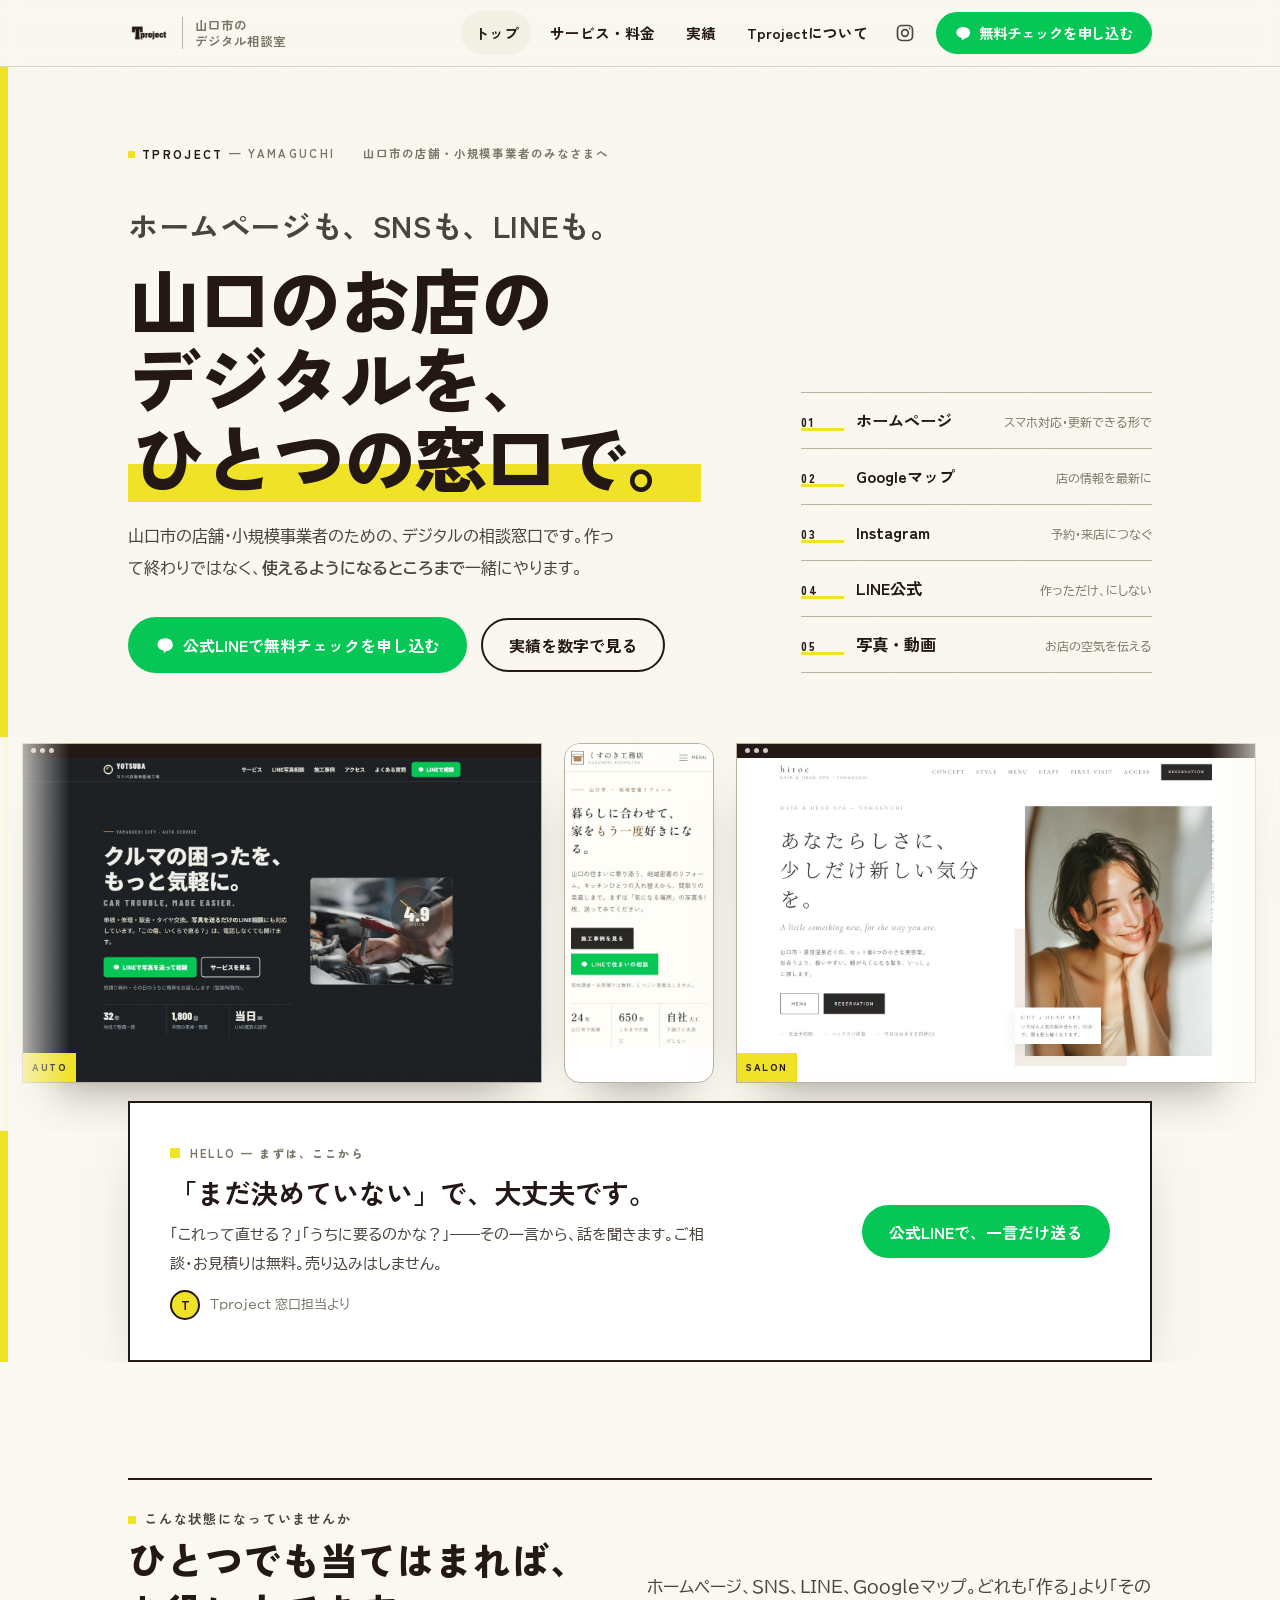
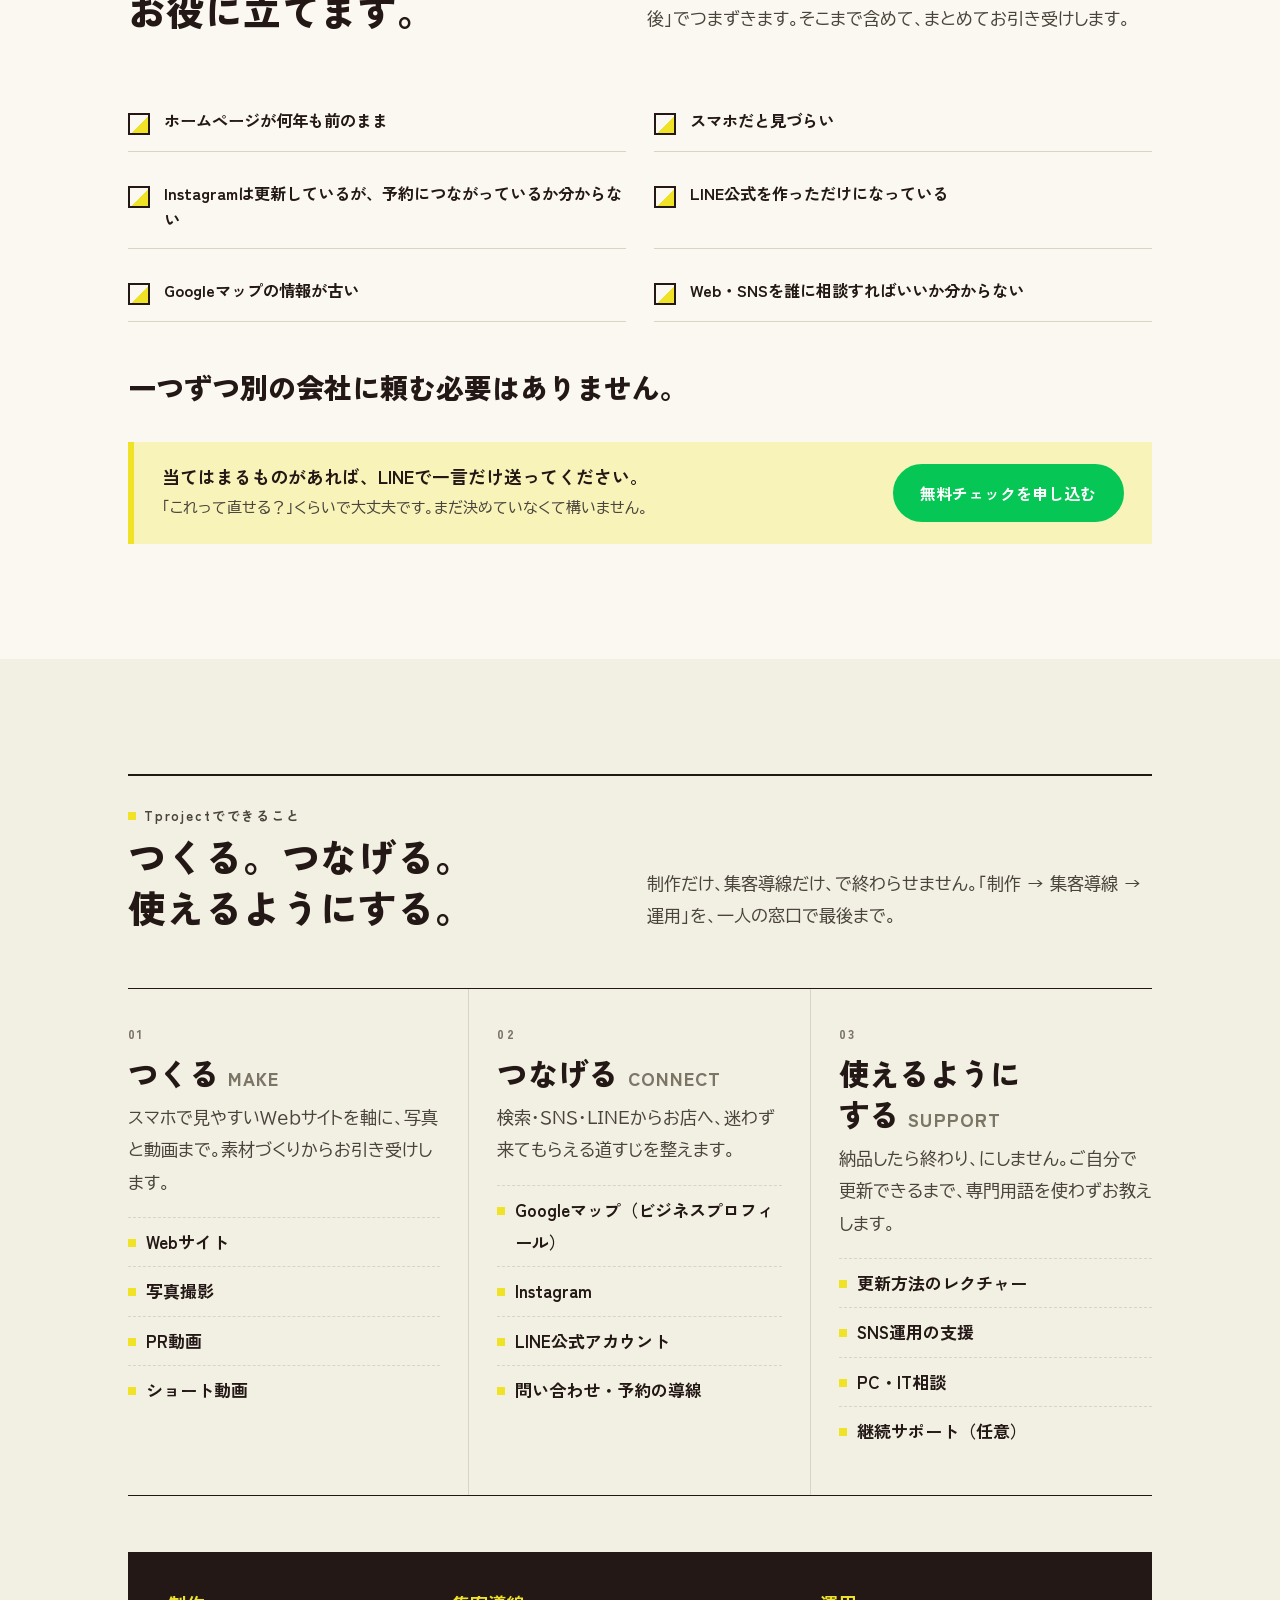
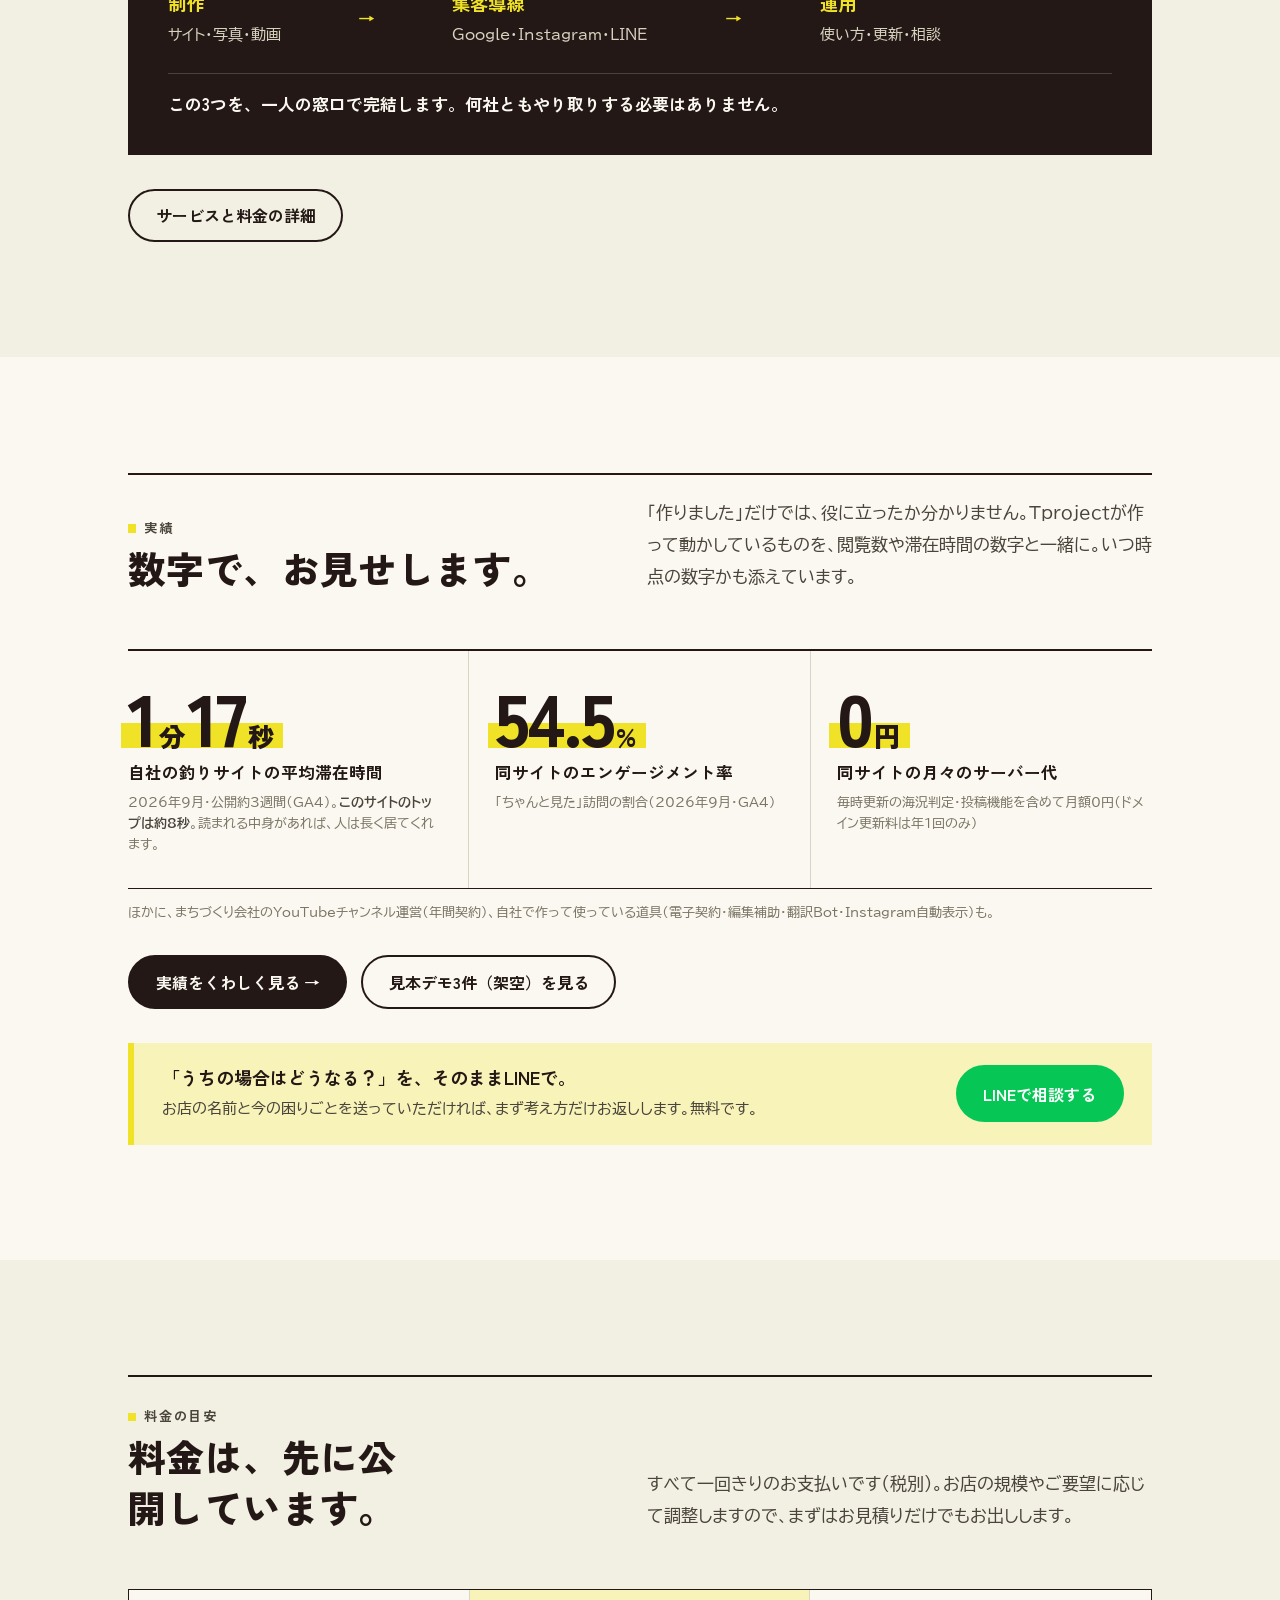
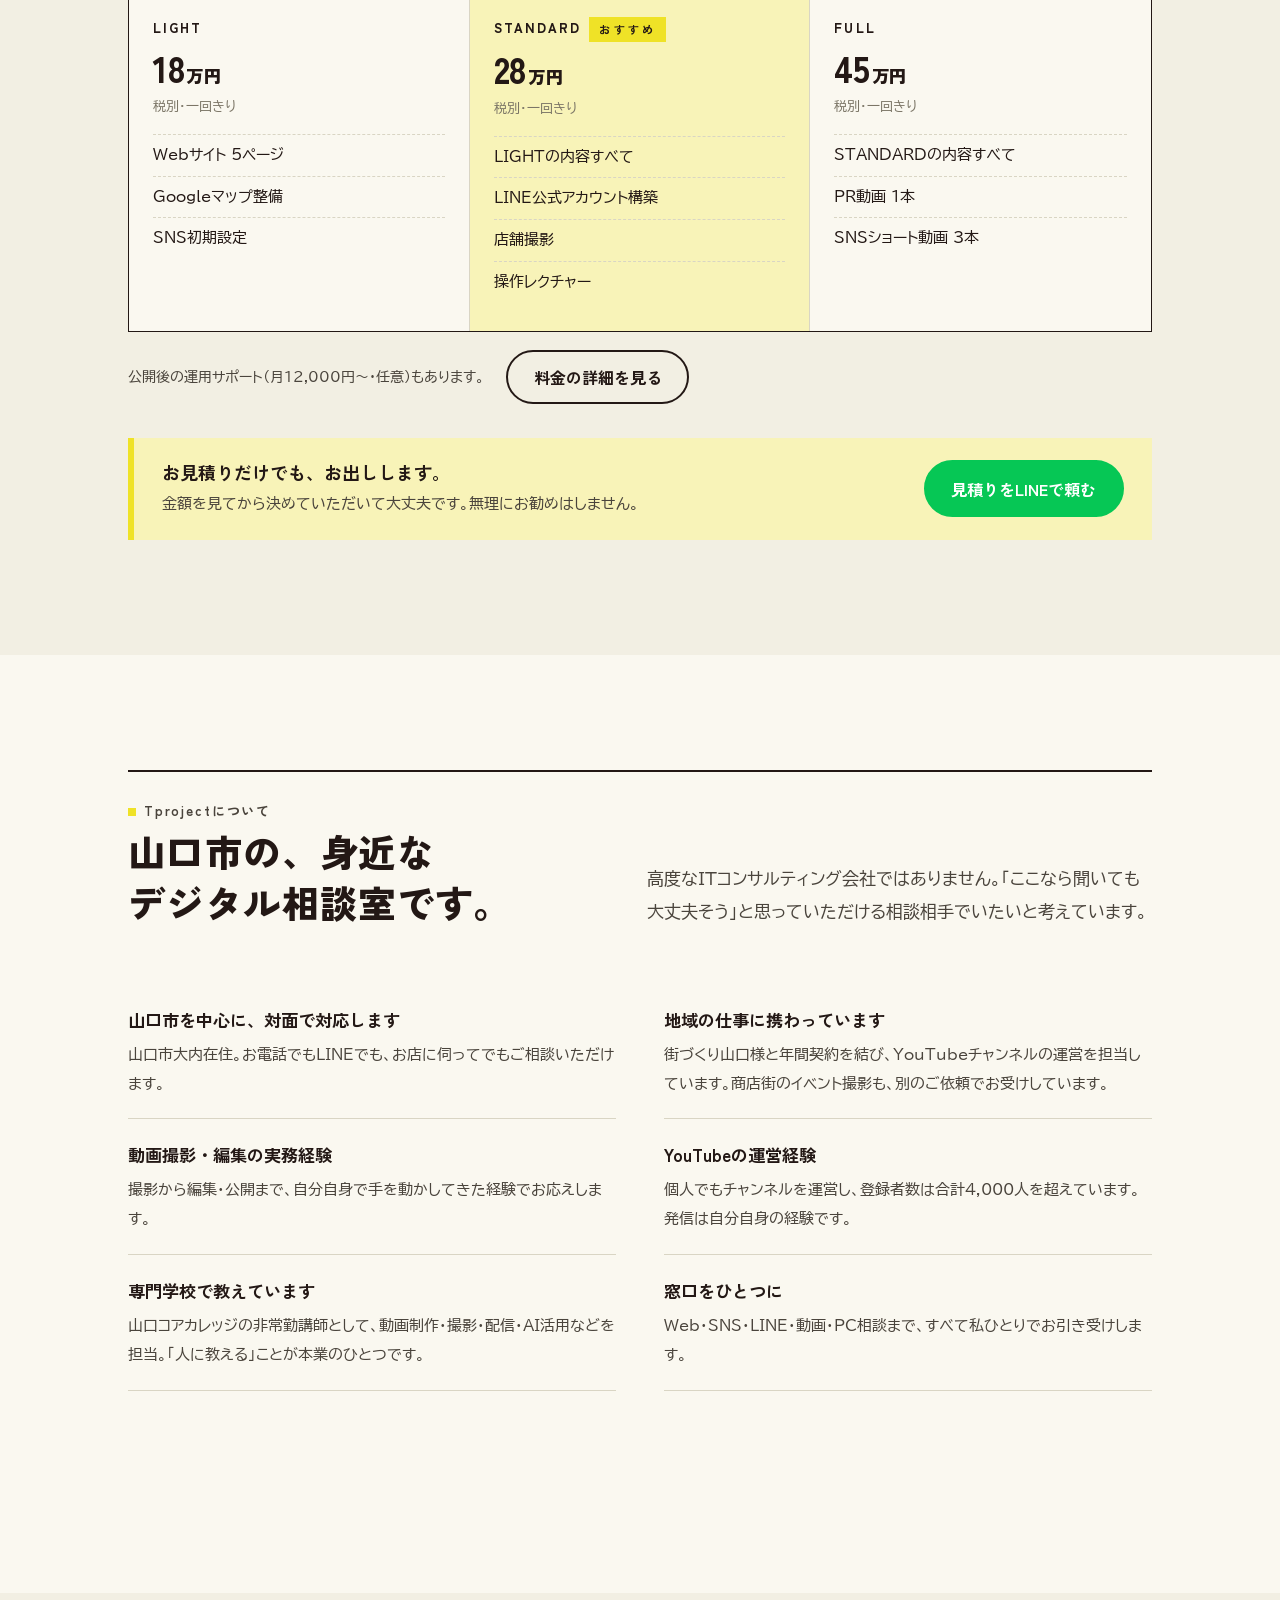
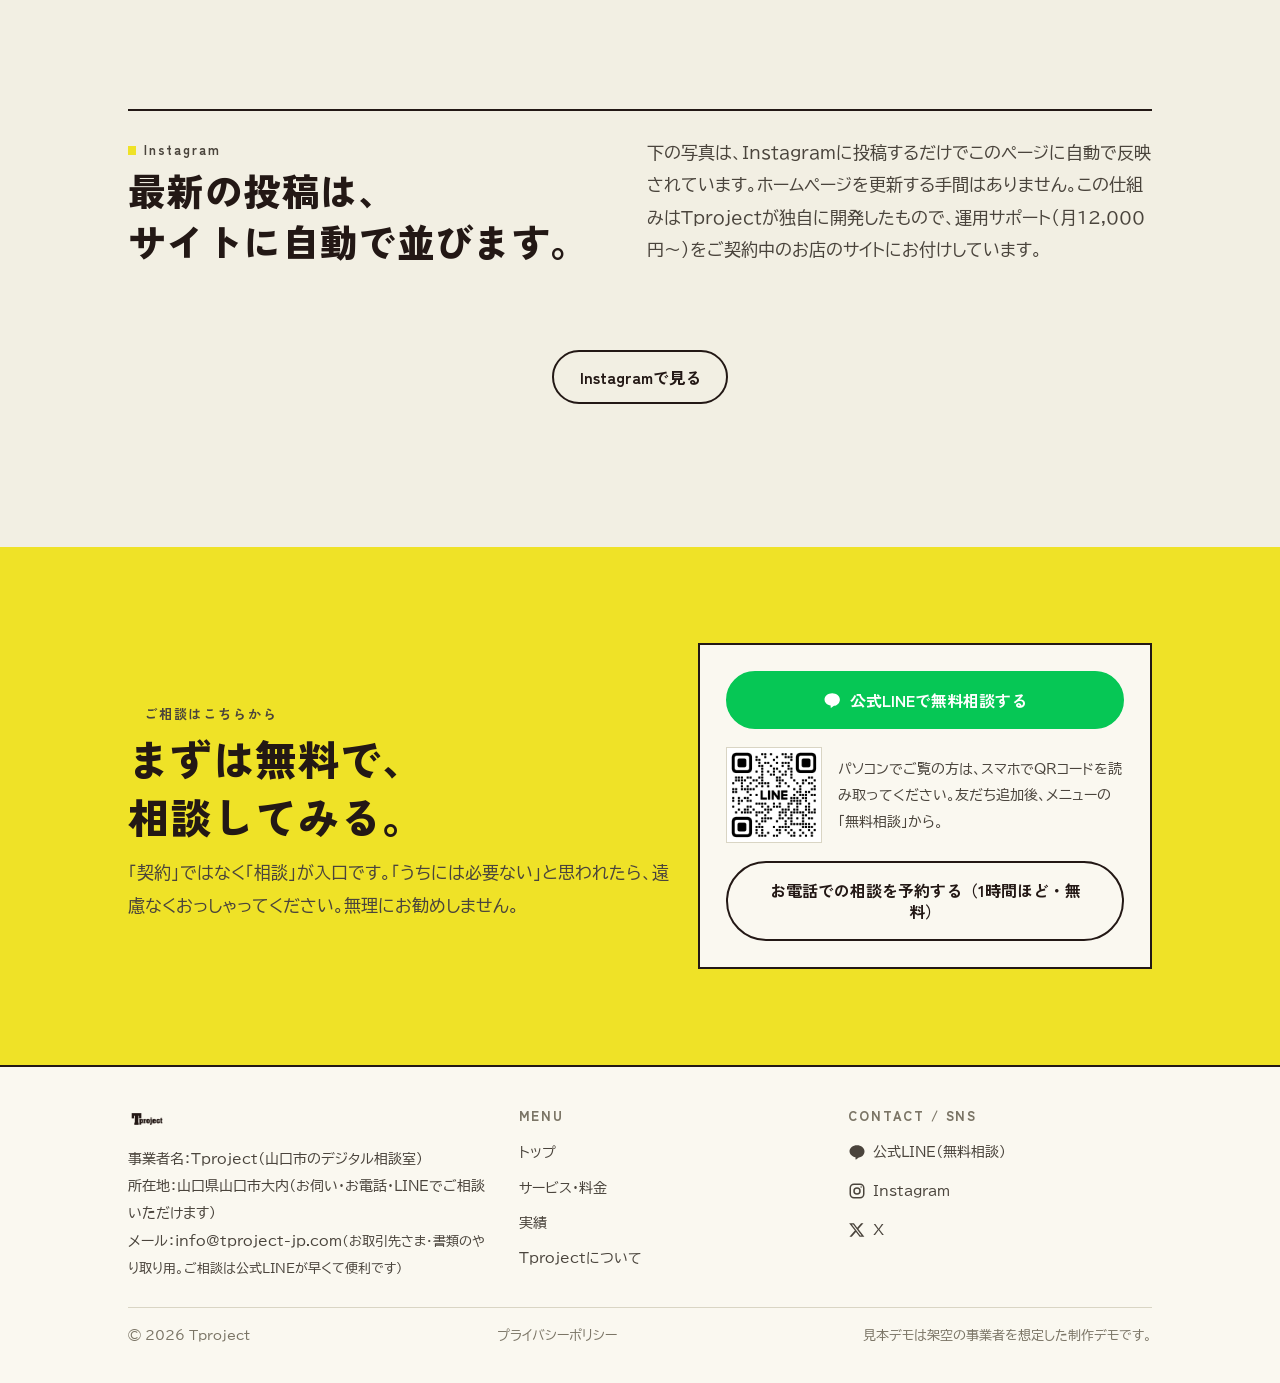
==== commit d9924fb7: "メールの横に「ご相談は公式LINEが早くて便利」を添え、メール・LINE・電話予約の押された回数をGA4へ送る Co-Authored-By: Claude Opus 5.5 <noreply@ant" ====
--- a/index.html
+++ b/index.html
@@ -487,7 +487,7 @@
   <div class="wrap">
     <div>
       <a class="brand" href="./"><img src="./assets/img/logo_black.png" alt="Tproject" width="800" height="500"></a>
-      <p style="margin-top:14px">事業者名：Tproject（山口市のデジタル相談室）<br>所在地：山口県山口市大内（お伺い・お電話・LINEでご相談いただけます）<br>メール：<a href="mailto:info@tproject-jp.com">info@tproject-jp.com</a></p>
+      <p style="margin-top:14px">事業者名：Tproject（山口市のデジタル相談室）<br>所在地：山口県山口市大内（お伺い・お電話・LINEでご相談いただけます）<br>メール：<a href="mailto:info@tproject-jp.com">info@tproject-jp.com</a><span style="font-size:.88em">（お取引先さま・書類のやり取り用。ご相談は公式LINEが早くて便利です）</span></p>
     </div>
     <div>
       <h4>MENU</h4>
@@ -520,6 +520,6 @@
   <span class="tx">無料チェック<small>公式LINE・まだ決めていなくてOK</small></span>
 </a>
 
-<script src="./assets/js/site.js?v=20260912" defer></script>
+<script src="./assets/js/site.js?v=20261009" defer></script>
 </body>
 </html>
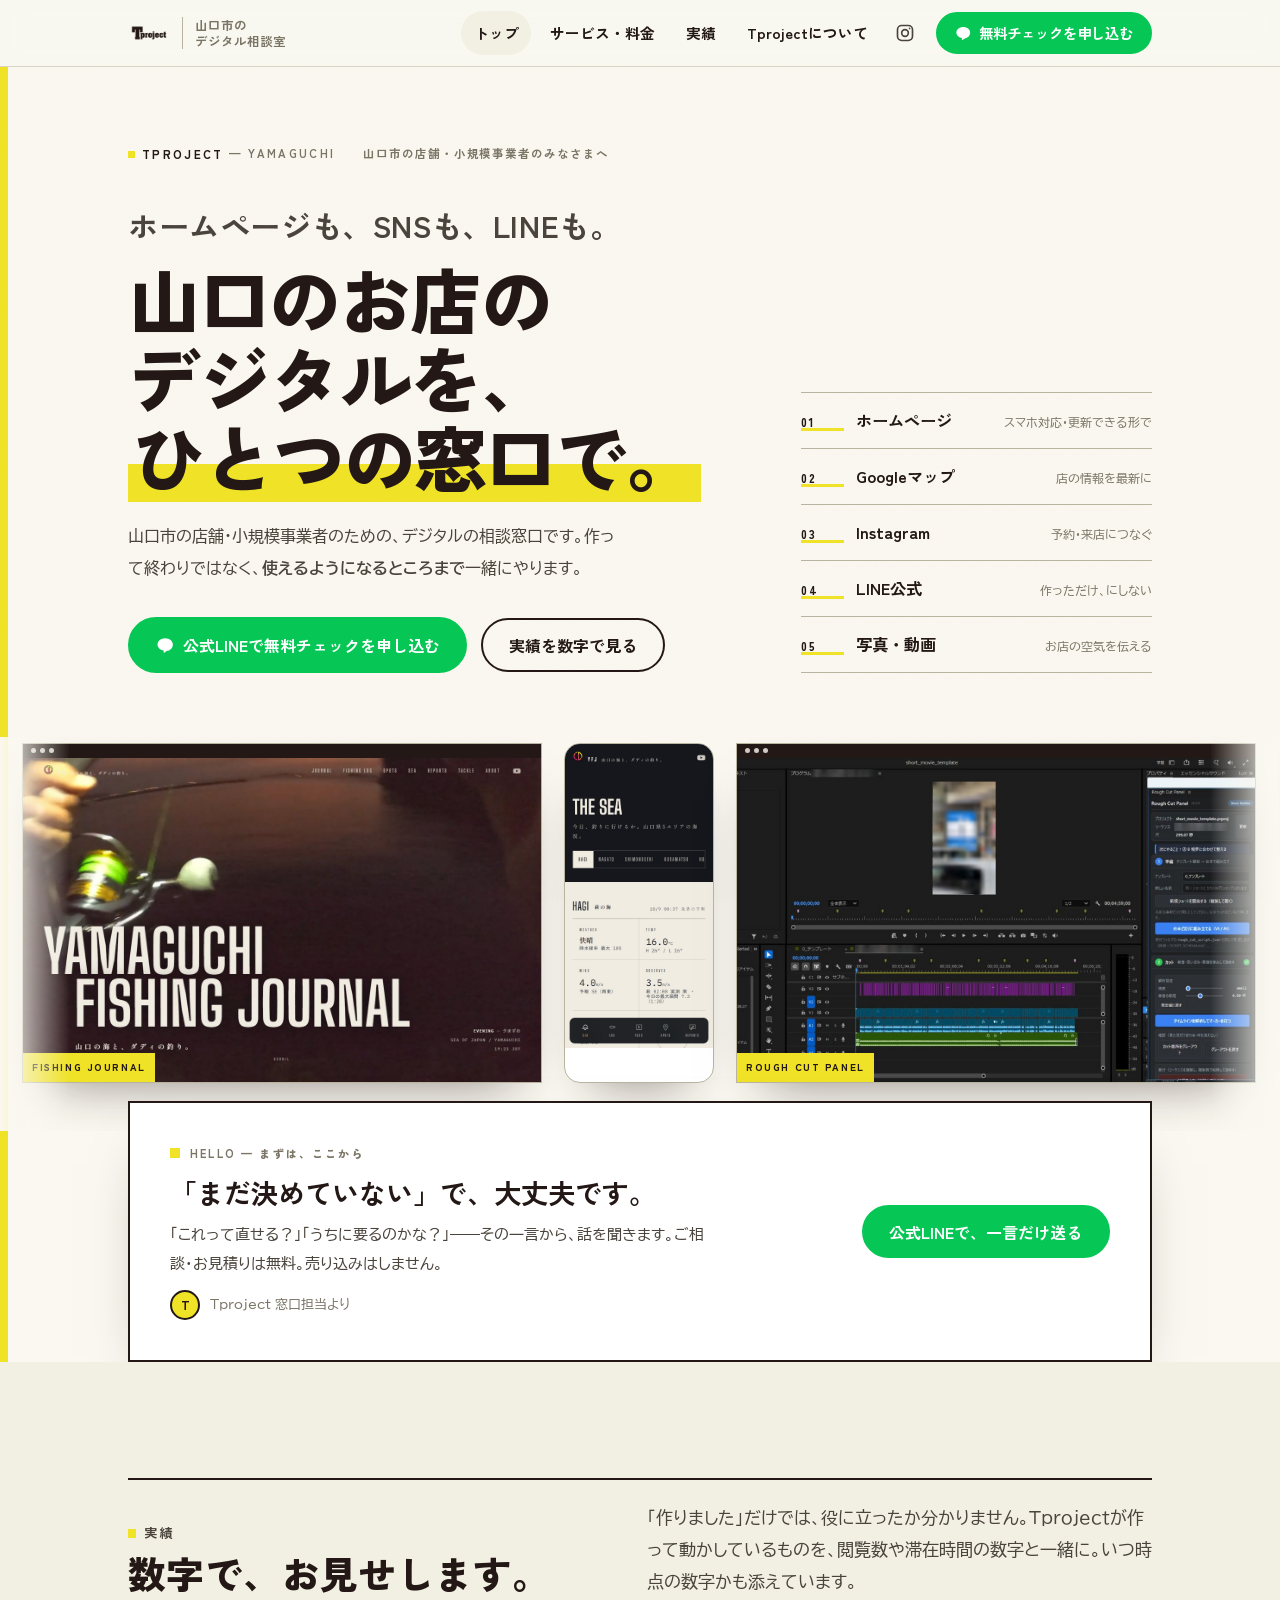
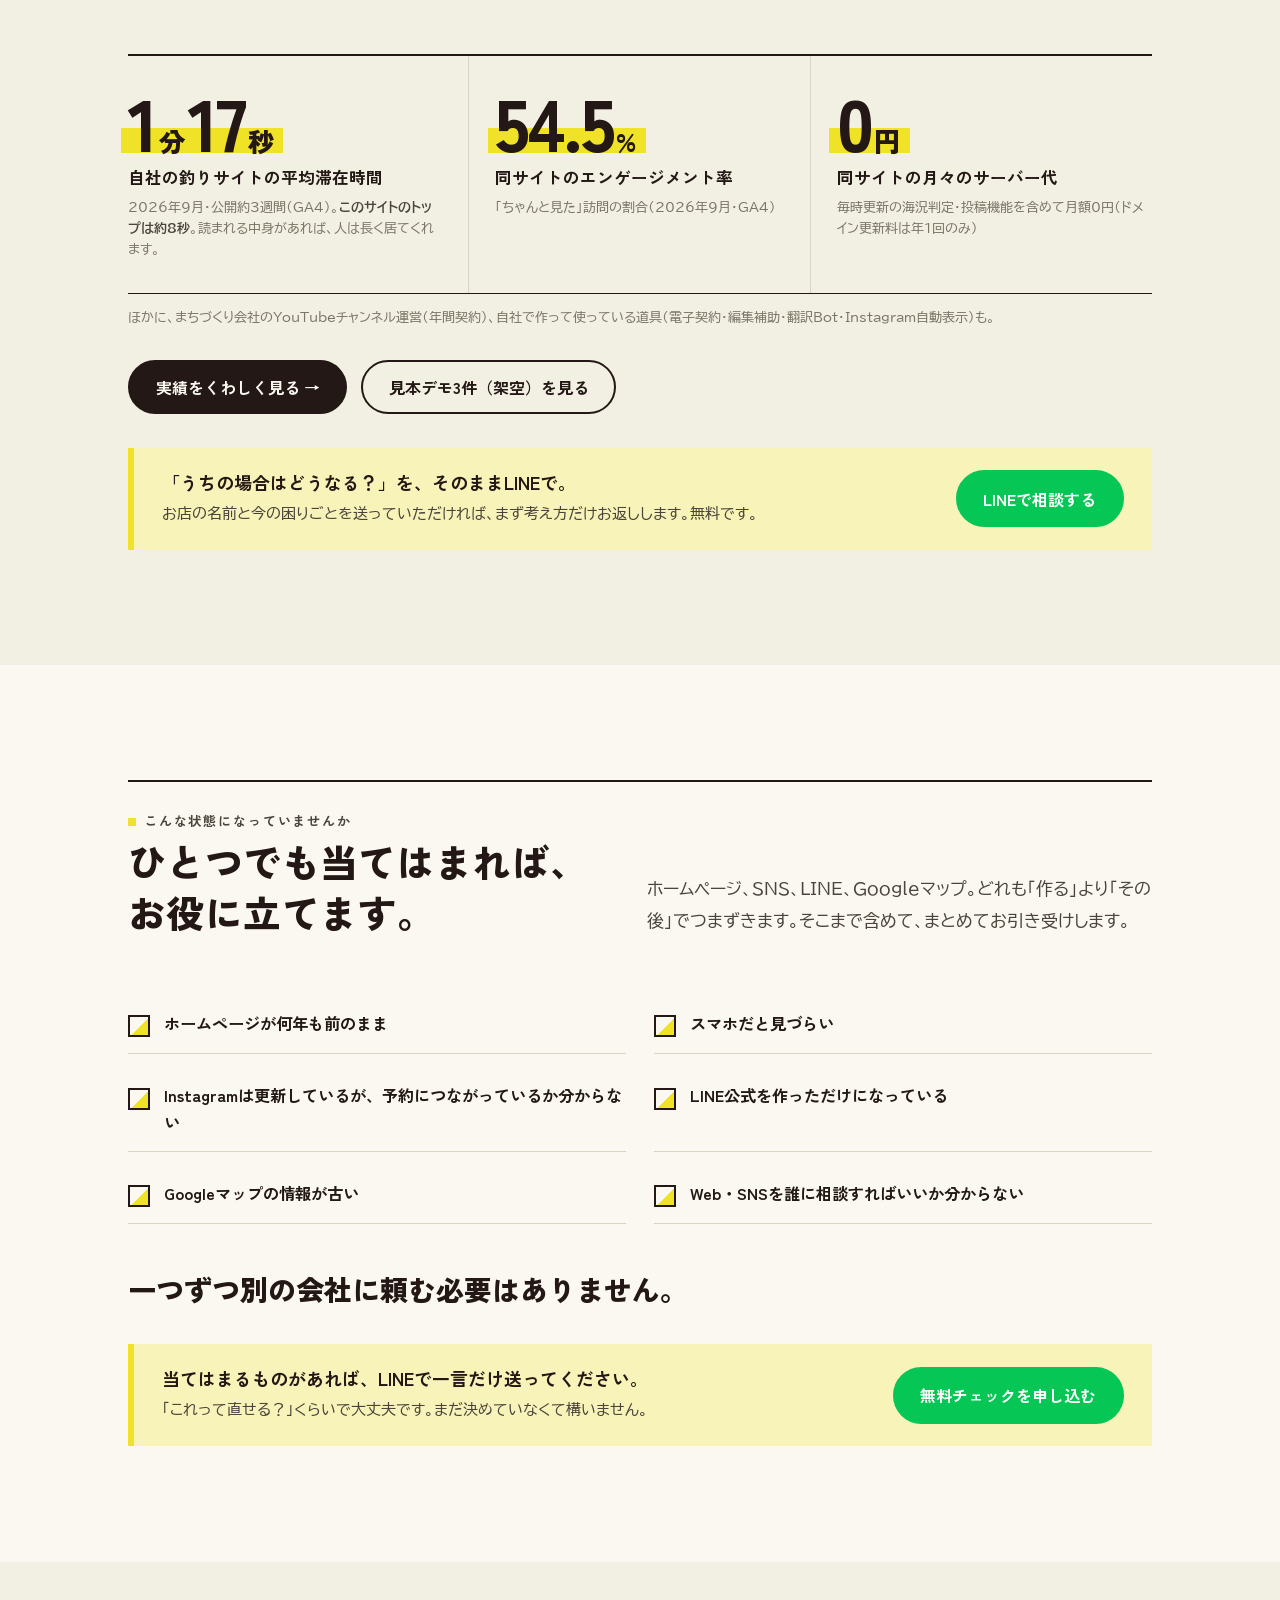
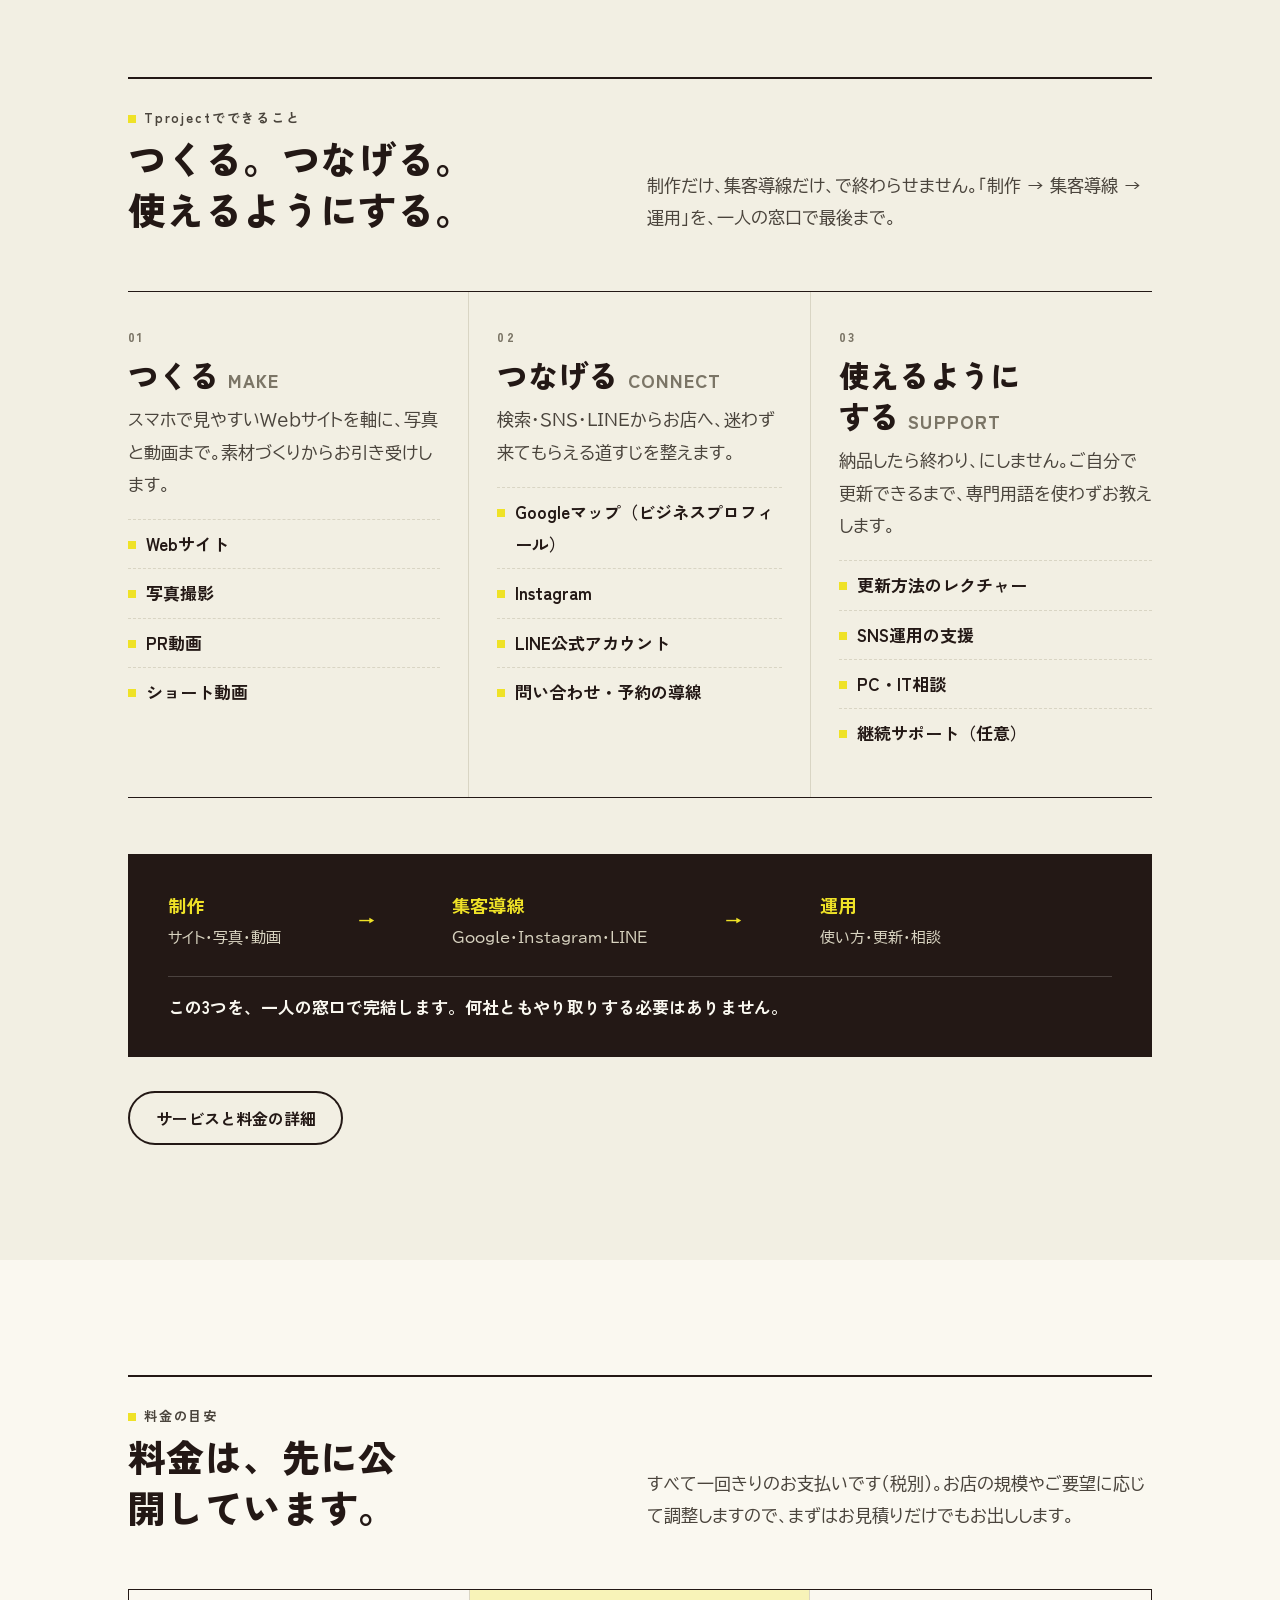
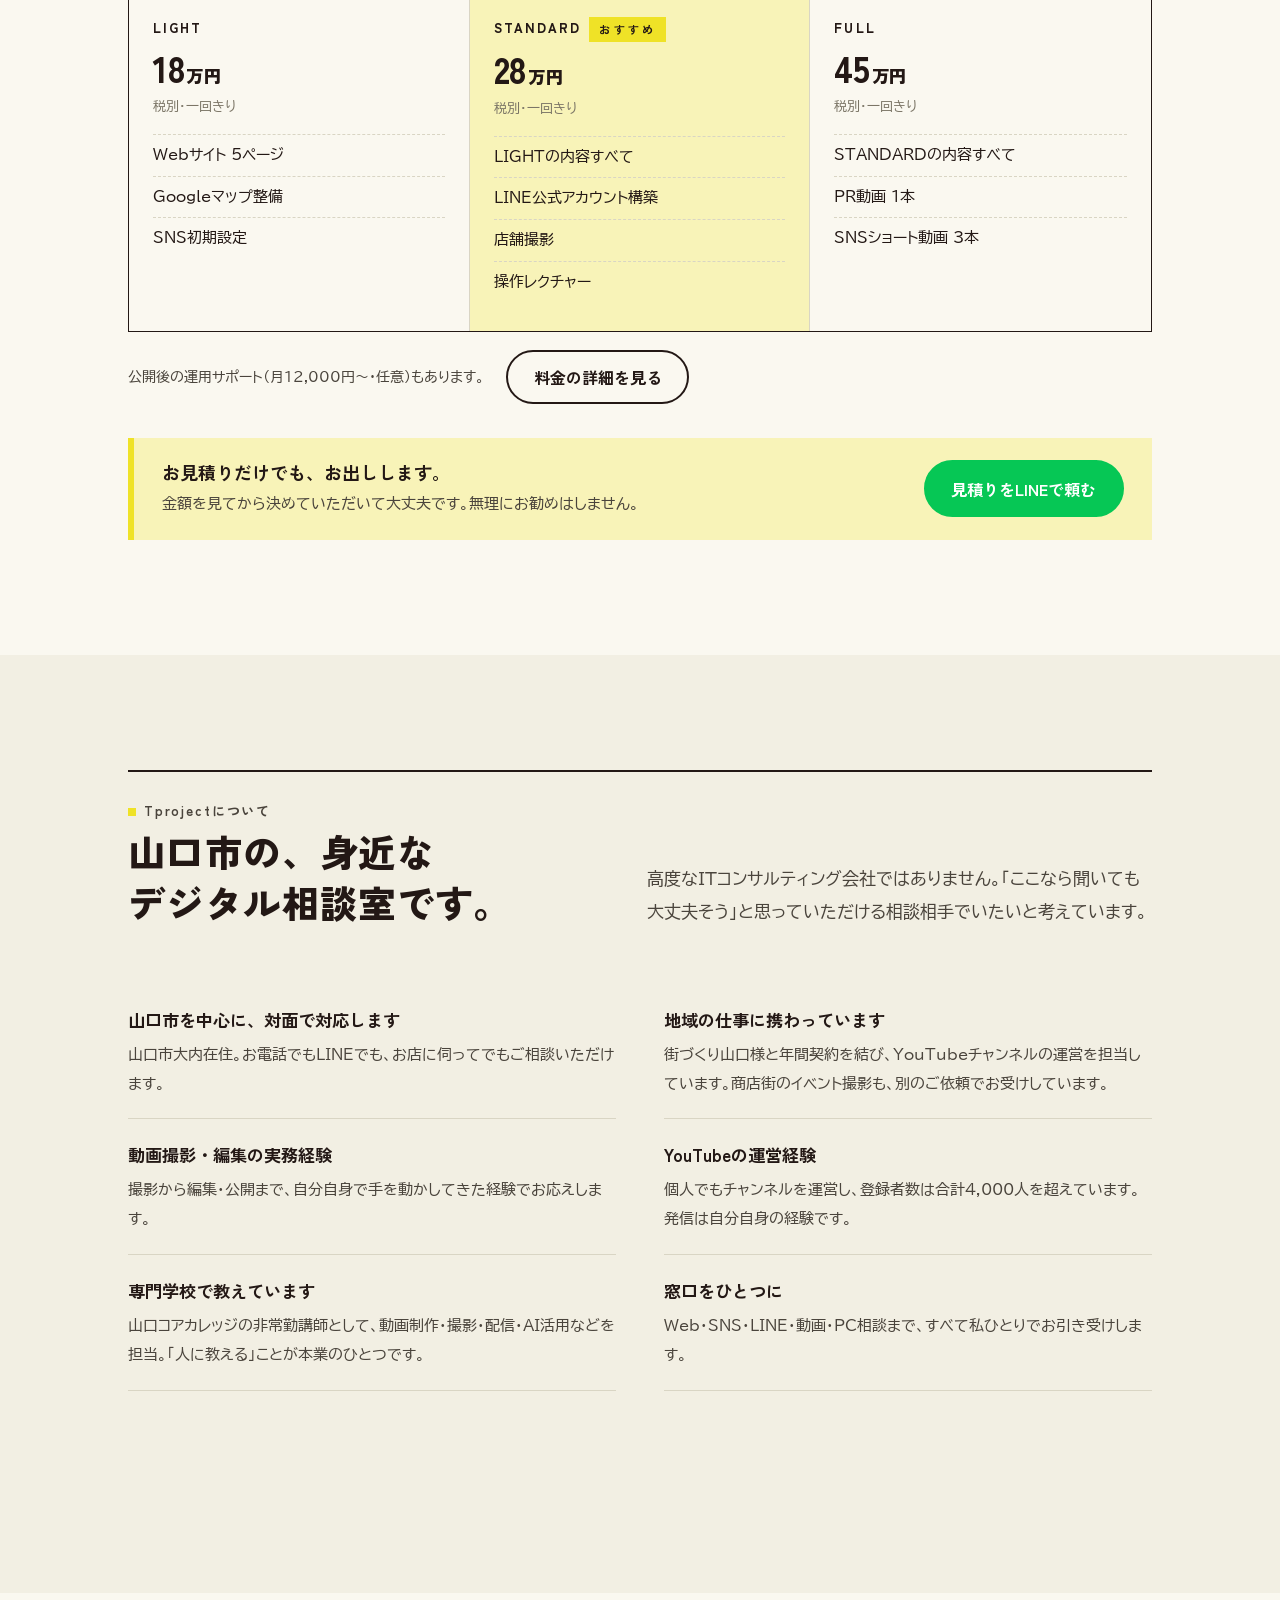
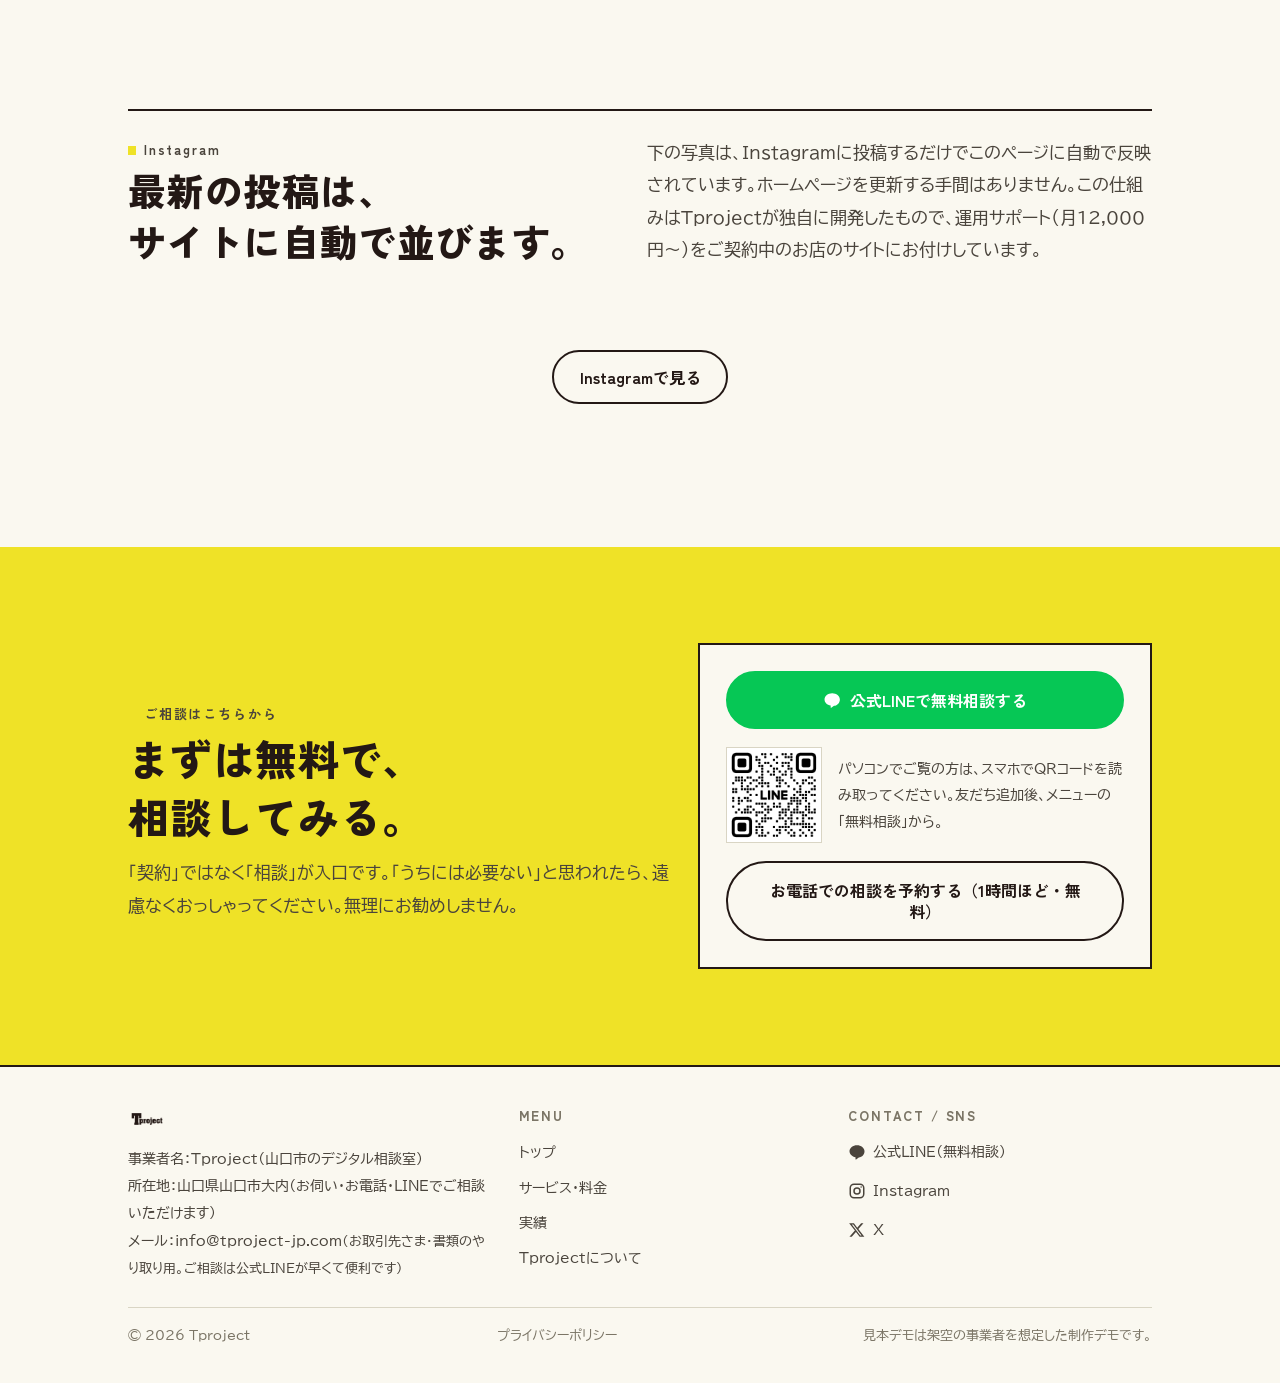
==== commit a5feaf2b: "トップ：最初の画面に流れる画面を本物の実績（釣りサイト・編集パネル）に替え、「数字で、お見せします。」を最初の画面のすぐ下へ Co-Authored-By: Claude Opus 5.5 <nore" ====
--- a/index.html
+++ b/index.html
@@ -197,21 +197,21 @@
     </div>
   </div>
 
-  <div class="strip" aria-label="制作デモの画面">
+  <div class="strip" aria-label="実績の画面（自社で作って動かしているもの）">
     <div class="track">
-      <a class="shot pc" href="./works/#auto"><span class="top"><i></i><i></i><i></i></span><img src="./assets/img/works/auto_pc.jpg" alt="自動車整備工場デモサイト" width="1440" height="900"><span class="tag">AUTO</span></a>
-      <a class="shot sp" href="./works/#reform"><img src="./assets/img/works/reform_sp.jpg" alt="リフォーム会社デモサイト（スマホ）" width="780" height="1604"></a>
-      <a class="shot pc" href="./works/#salon"><span class="top"><i></i><i></i><i></i></span><img src="./assets/img/works/salon_pc.jpg" alt="美容室デモサイト" width="1440" height="900"><span class="tag">SALON</span></a>
-      <a class="shot sp" href="./works/#auto"><img src="./assets/img/works/auto_sp.jpg" alt="自動車整備工場デモサイト（スマホ）" width="780" height="1604"></a>
-      <a class="shot pc" href="./works/#reform"><span class="top"><i></i><i></i><i></i></span><img src="./assets/img/works/reform_pc.jpg" alt="リフォーム会社デモサイト" width="1440" height="900"><span class="tag">REFORM</span></a>
-      <a class="shot sp" href="./works/#salon"><img src="./assets/img/works/salon_sp.jpg" alt="美容室デモサイト（スマホ）" width="780" height="1604"></a>
+      <a class="shot pc" href="./works/#yfj"><span class="top"><i></i><i></i><i></i></span><img src="./assets/img/works/yfj_pc.jpg" alt="自社運営の釣りサイト YAMAGUCHI FISHING JOURNAL のトップ" width="1200" height="750"><span class="tag">FISHING JOURNAL</span></a>
+      <a class="shot sp" href="./works/#yfj"><img src="./assets/img/works/strip_yfj_sp_sea.jpg" alt="釣りサイトの海況ページ（スマホ）。山口県5エリアの判定を毎時更新" width="780" height="1604"></a>
+      <a class="shot pc" href="./works/#tools"><span class="top"><i></i><i></i><i></i></span><img src="./assets/img/works/strip_rcp_pc.jpg" alt="自社開発の動画編集補助パネル（Premiere Pro拡張）の画面" width="1440" height="900"><span class="tag">ROUGH CUT PANEL</span></a>
+      <a class="shot sp" href="./works/#yfj"><img src="./assets/img/works/strip_yfj_sp_reports.jpg" alt="訪問者が投稿できる「現地の声」のページ（スマホ）" width="780" height="1604"></a>
+      <a class="shot pc" href="./works/#yfj"><span class="top"><i></i><i></i><i></i></span><img src="./assets/img/works/yfj_sea_pc.jpg" alt="釣りサイトの海況ページ" width="1200" height="750"><span class="tag">SEA</span></a>
+      <a class="shot sp" href="./works/#yfj"><img src="./assets/img/works/strip_yfj_sp_top.jpg" alt="釣りサイトのトップ（スマホ）" width="780" height="1604"></a>
       <!-- 以下は無限ループ用の複製 -->
-      <span class="shot pc" aria-hidden="true"><span class="top"><i></i><i></i><i></i></span><img src="./assets/img/works/auto_pc.jpg" alt="" width="1440" height="900"><span class="tag">AUTO</span></span>
-      <span class="shot sp" aria-hidden="true"><img src="./assets/img/works/reform_sp.jpg" alt="" width="780" height="1604"></span>
-      <span class="shot pc" aria-hidden="true"><span class="top"><i></i><i></i><i></i></span><img src="./assets/img/works/salon_pc.jpg" alt="" width="1440" height="900"><span class="tag">SALON</span></span>
-      <span class="shot sp" aria-hidden="true"><img src="./assets/img/works/auto_sp.jpg" alt="" width="780" height="1604"></span>
-      <span class="shot pc" aria-hidden="true"><span class="top"><i></i><i></i><i></i></span><img src="./assets/img/works/reform_pc.jpg" alt="" width="1440" height="900"><span class="tag">REFORM</span></span>
-      <span class="shot sp" aria-hidden="true"><img src="./assets/img/works/salon_sp.jpg" alt="" width="780" height="1604"></span>
+      <span class="shot pc" aria-hidden="true"><span class="top"><i></i><i></i><i></i></span><img src="./assets/img/works/yfj_pc.jpg" alt="" width="1200" height="750"><span class="tag">FISHING JOURNAL</span></span>
+      <span class="shot sp" aria-hidden="true"><img src="./assets/img/works/strip_yfj_sp_sea.jpg" alt="" width="780" height="1604"></span>
+      <span class="shot pc" aria-hidden="true"><span class="top"><i></i><i></i><i></i></span><img src="./assets/img/works/strip_rcp_pc.jpg" alt="" width="1440" height="900"><span class="tag">ROUGH CUT PANEL</span></span>
+      <span class="shot sp" aria-hidden="true"><img src="./assets/img/works/strip_yfj_sp_reports.jpg" alt="" width="780" height="1604"></span>
+      <span class="shot pc" aria-hidden="true"><span class="top"><i></i><i></i><i></i></span><img src="./assets/img/works/yfj_sea_pc.jpg" alt="" width="1200" height="750"><span class="tag">SEA</span></span>
+      <span class="shot sp" aria-hidden="true"><img src="./assets/img/works/strip_yfj_sp_top.jpg" alt="" width="780" height="1604"></span>
     </div>
   </div>
 
@@ -224,6 +224,47 @@
         <div class="who"><i>T</i>Tproject 窓口担当より</div>
       </div>
       <a class="btn line" href="https://line.me/R/ti/p/@150loinv" target="_blank" rel="noopener">公式LINEで、一言だけ送る</a>
+    </div>
+  </div>
+</section>
+
+<!-- ========== 01b 実績（2026-10-09 最初の画面のすぐ下へ） ========== -->
+<section class="sec" id="works" style="background:var(--paper-2)">
+  <div class="wrap">
+    <div class="sec-head reveal">
+      <div>
+        <p class="kicker">実績</p>
+        <h2>数字で、お見せします。</h2>
+      </div>
+      <p class="lead">「作りました」だけでは、役に立ったか分かりません。Tprojectが作って動かしているものを、閲覧数や滞在時間の数字と一緒に。いつ時点の数字かも添えています。</p>
+    </div>
+
+    <div class="stats reveal" style="margin-top:-1px">
+      <div class="stat reveal">
+        <p class="fig">1<small>分</small>17<small>秒</small></p>
+        <p class="what">自社の釣りサイトの平均滞在時間</p>
+        <p class="when">2026年9月・公開約3週間（GA4）。<b>このサイトのトップは約8秒</b>。読まれる中身があれば、人は長く居てくれます。</p>
+      </div>
+      <div class="stat reveal">
+        <p class="fig">54.5<small>%</small></p>
+        <p class="what">同サイトのエンゲージメント率</p>
+        <p class="when">「ちゃんと見た」訪問の割合（2026年9月・GA4）</p>
+      </div>
+      <div class="stat reveal">
+        <p class="fig">0<small>円</small></p>
+        <p class="what">同サイトの月々のサーバー代</p>
+        <p class="when">毎時更新の海況判定・投稿機能を含めて月額0円（ドメイン更新料は年1回のみ）</p>
+      </div>
+    </div>
+    <p class="stats-note reveal">ほかに、まちづくり会社のYouTubeチャンネル運営（年間契約）、自社で作って使っている道具（電子契約・編集補助・翻訳Bot・Instagram自動表示）も。</p>
+
+    <div class="btn-row reveal" style="margin-top:30px">
+      <a class="btn" href="./works/">実績をくわしく見る →</a>
+      <a class="btn ghost" href="./works/#demo">見本デモ3件（架空）を見る</a>
+    </div>
+    <div class="cta-inline reveal">
+      <div><b>「うちの場合はどうなる？」を、そのままLINEで。</b><span>お店の名前と今の困りごとを送っていただければ、まず考え方だけお返しします。無料です。</span></div>
+      <a class="btn line" href="https://line.me/R/ti/p/@150loinv" target="_blank" rel="noopener">LINEで相談する</a>
     </div>
   </div>
 </section>
@@ -318,49 +359,8 @@
   </div>
 </section>
 
-<!-- ========== 04 実績 ========== -->
-<section class="sec" id="works">
-  <div class="wrap">
-    <div class="sec-head reveal">
-      <div>
-        <p class="kicker">実績</p>
-        <h2>数字で、お見せします。</h2>
-      </div>
-      <p class="lead">「作りました」だけでは、役に立ったか分かりません。Tprojectが作って動かしているものを、閲覧数や滞在時間の数字と一緒に。いつ時点の数字かも添えています。</p>
-    </div>
-
-    <div class="stats reveal" style="margin-top:-1px">
-      <div class="stat reveal">
-        <p class="fig">1<small>分</small>17<small>秒</small></p>
-        <p class="what">自社の釣りサイトの平均滞在時間</p>
-        <p class="when">2026年9月・公開約3週間（GA4）。<b>このサイトのトップは約8秒</b>。読まれる中身があれば、人は長く居てくれます。</p>
-      </div>
-      <div class="stat reveal">
-        <p class="fig">54.5<small>%</small></p>
-        <p class="what">同サイトのエンゲージメント率</p>
-        <p class="when">「ちゃんと見た」訪問の割合（2026年9月・GA4）</p>
-      </div>
-      <div class="stat reveal">
-        <p class="fig">0<small>円</small></p>
-        <p class="what">同サイトの月々のサーバー代</p>
-        <p class="when">毎時更新の海況判定・投稿機能を含めて月額0円（ドメイン更新料は年1回のみ）</p>
-      </div>
-    </div>
-    <p class="stats-note reveal">ほかに、まちづくり会社のYouTubeチャンネル運営（年間契約）、自社で作って使っている道具（電子契約・編集補助・翻訳Bot・Instagram自動表示）も。</p>
-
-    <div class="btn-row reveal" style="margin-top:30px">
-      <a class="btn" href="./works/">実績をくわしく見る →</a>
-      <a class="btn ghost" href="./works/#demo">見本デモ3件（架空）を見る</a>
-    </div>
-    <div class="cta-inline reveal">
-      <div><b>「うちの場合はどうなる？」を、そのままLINEで。</b><span>お店の名前と今の困りごとを送っていただければ、まず考え方だけお返しします。無料です。</span></div>
-      <a class="btn line" href="https://line.me/R/ti/p/@150loinv" target="_blank" rel="noopener">LINEで相談する</a>
-    </div>
-  </div>
-</section>
-
 <!-- ========== 05 料金の目安 ========== -->
-<section class="sec" id="pricing" style="background:var(--paper-2)">
+<section class="sec" id="pricing">
   <div class="wrap">
     <div class="sec-head reveal">
       <div>
@@ -415,7 +415,7 @@
 </section>
 
 <!-- ========== 06 信頼 ========== -->
-<section class="sec" id="trust">
+<section class="sec" id="trust" style="background:var(--paper-2)">
   <div class="wrap">
     <div class="sec-head reveal">
       <div>
@@ -439,7 +439,7 @@
 </section>
 
 <!-- ========== 06b Instagram連携 ========== -->
-<section class="sec" id="instagram" style="background:var(--paper-2)">
+<section class="sec" id="instagram">
   <div class="wrap">
     <div class="sec-head reveal">
       <div>
--- a/assets/css/site.css
+++ b/assets/css/site.css
@@ -613,3 +613,8 @@
 .ig-feed__item:hover img{transform:scale(1.05)}
 .ig-feed__fallback{text-align:center;padding:28px 0;margin-top:10px}
 @media(prefers-reduced-motion:reduce){.ig-feed__item img{transition:none}}
+
+/* 実績：自社ツールの画面（2026-10-09） */
+.toolshot{margin:8px 0 0;grid-column:1/-1}
+.toolshot .shot{width:100%}
+.toolshot figcaption{margin-top:12px;font-size:.82rem;color:var(--ink-3);line-height:1.7}
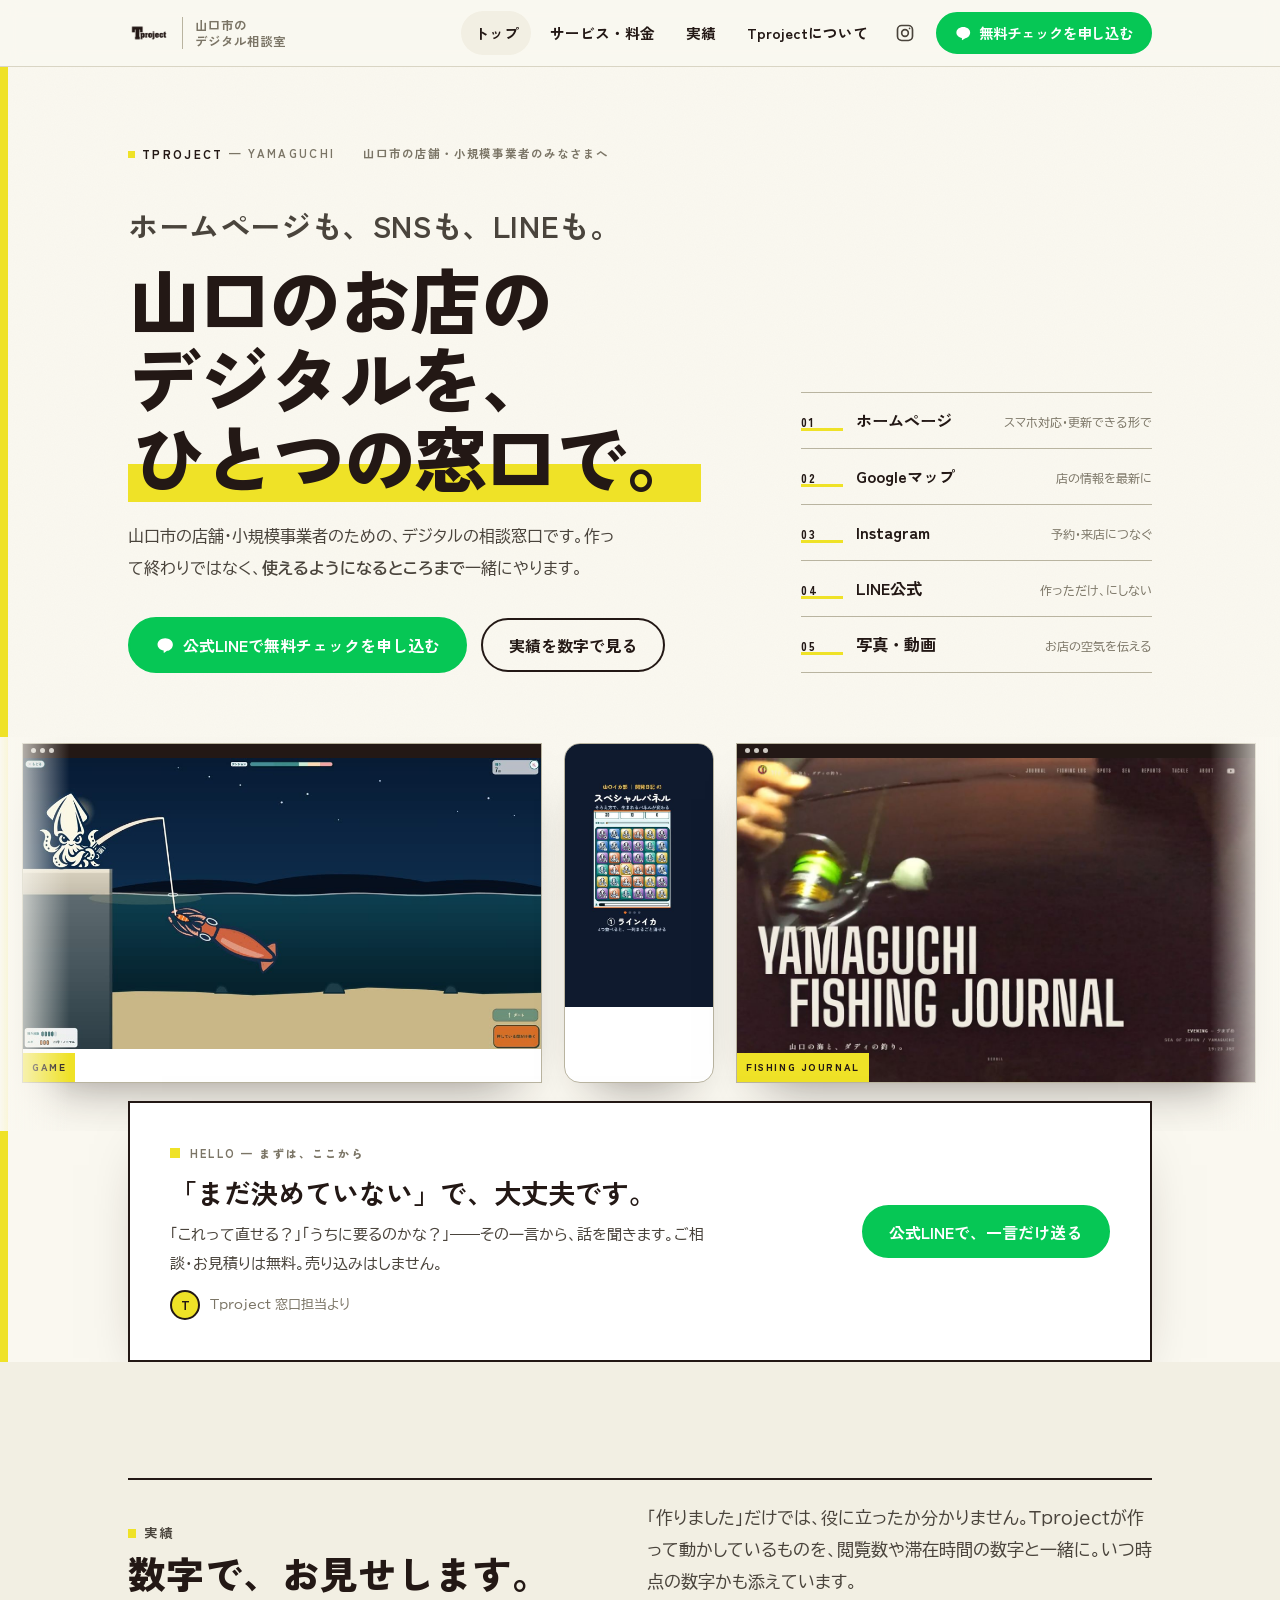
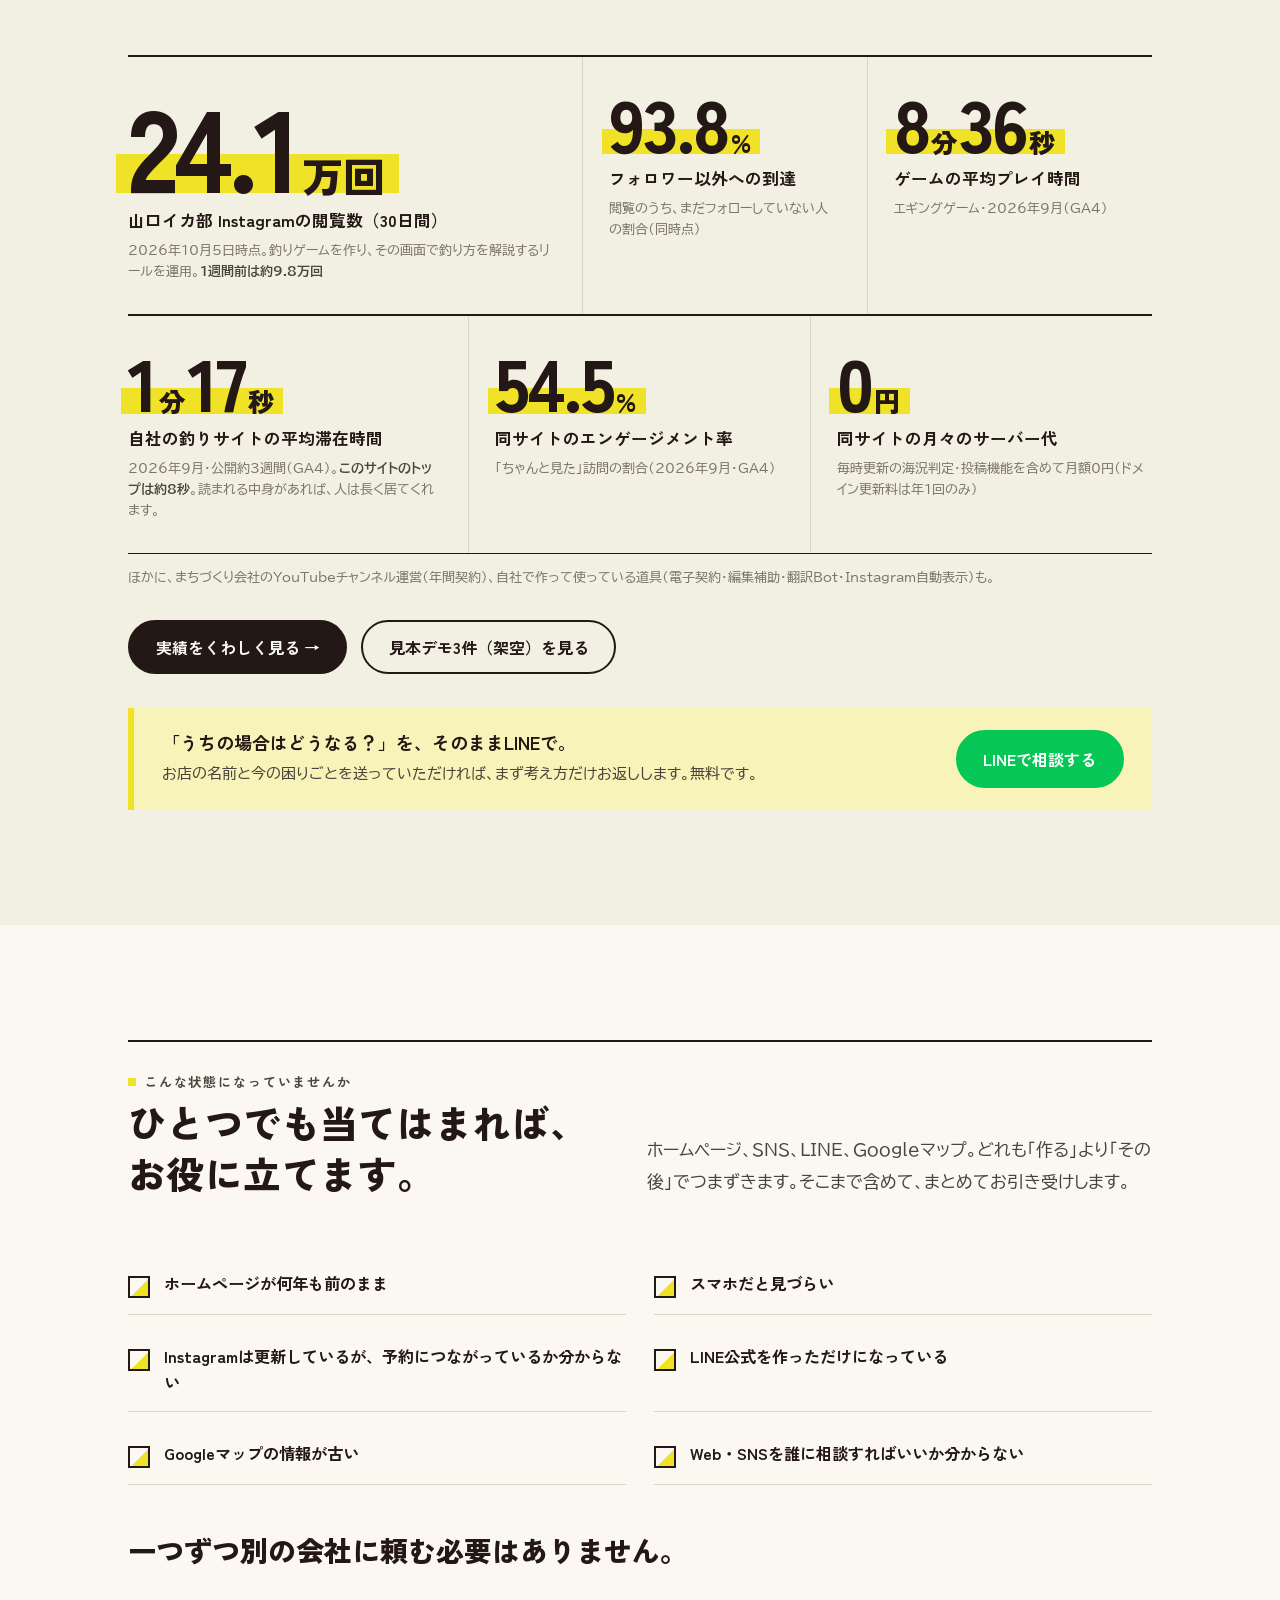
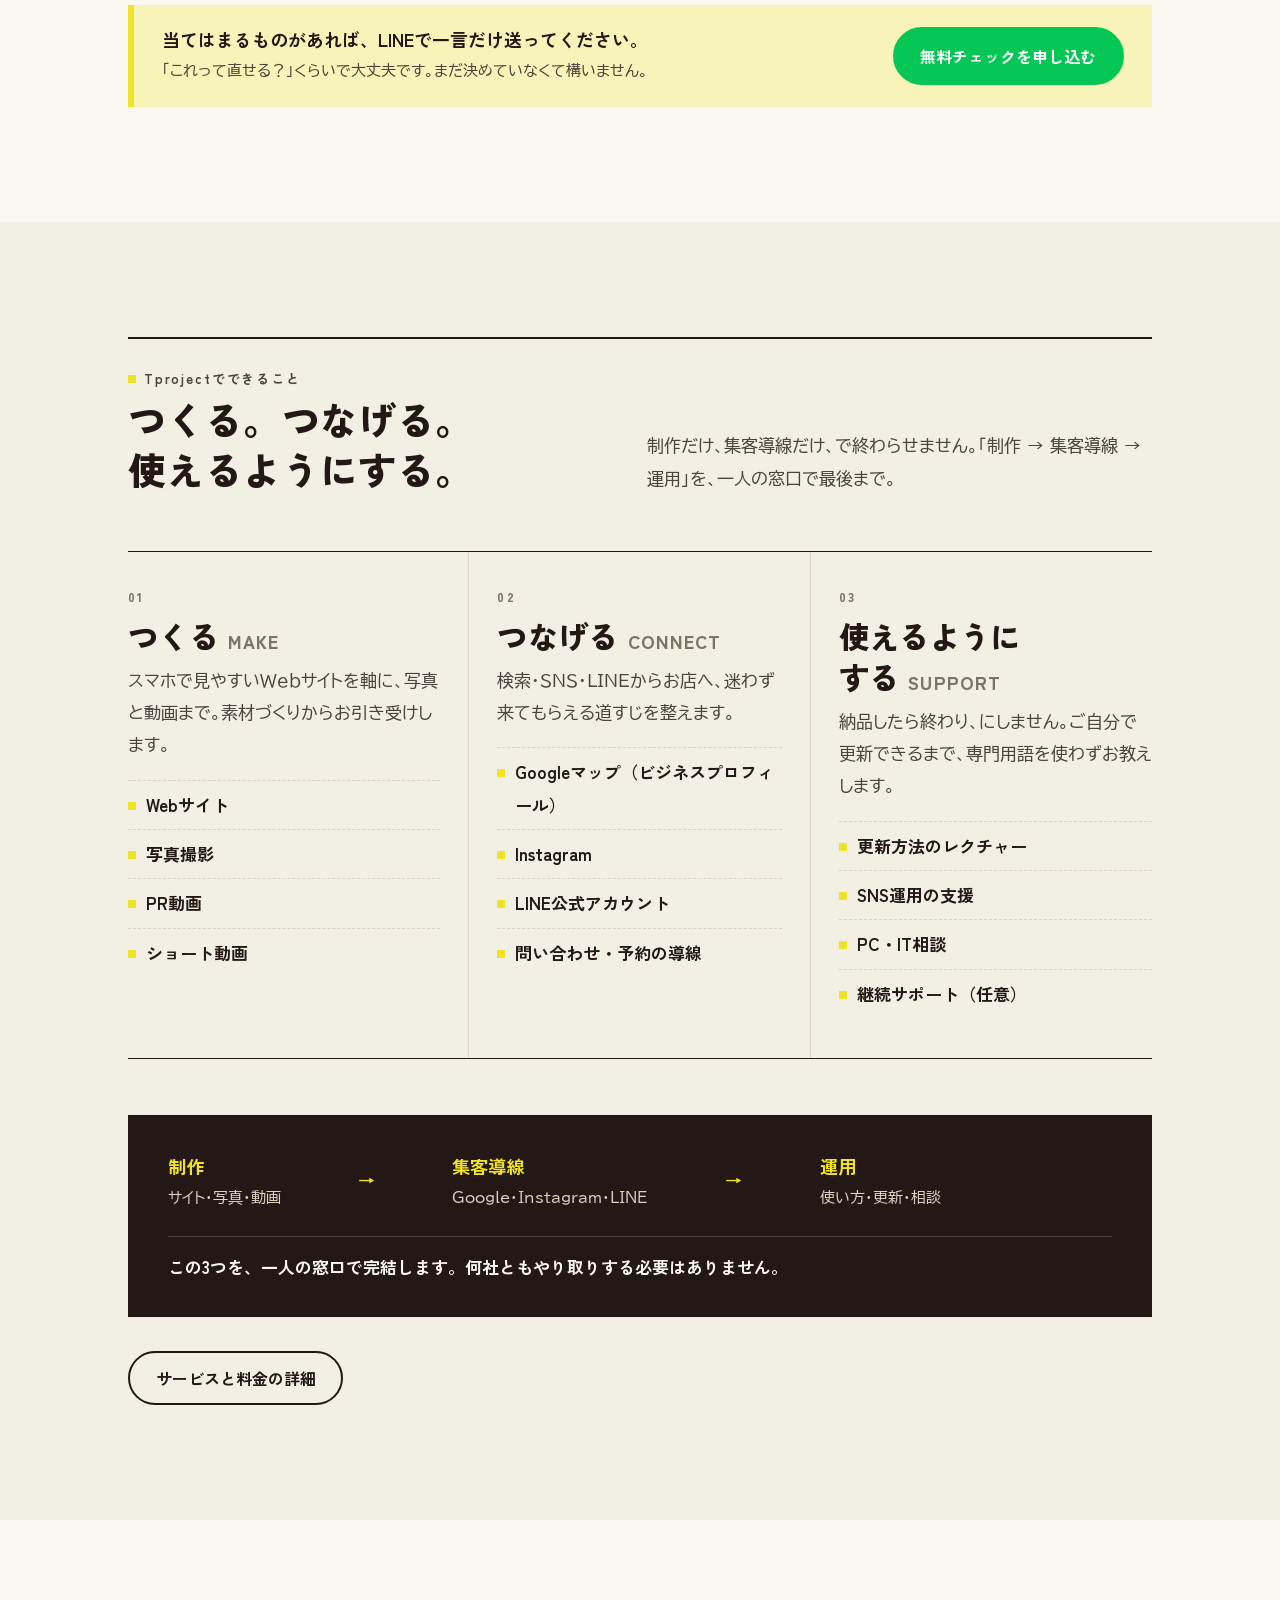
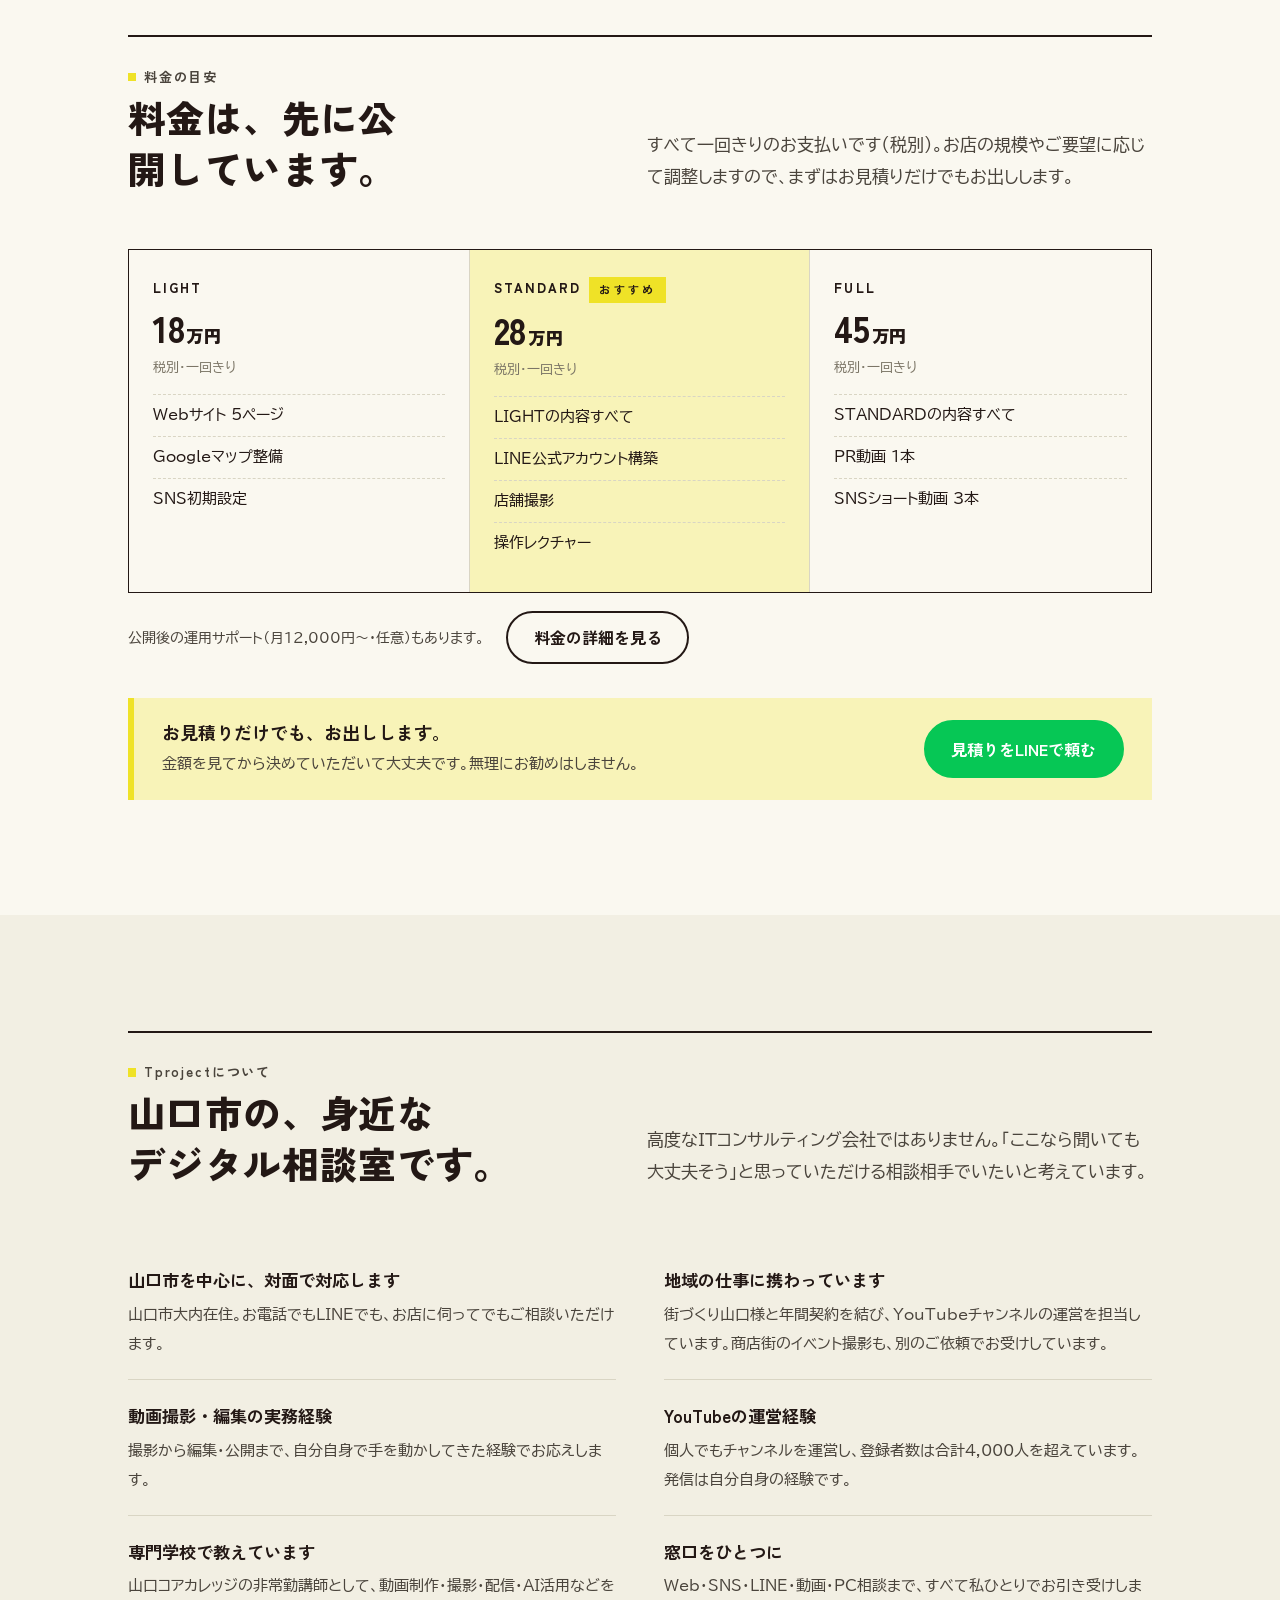
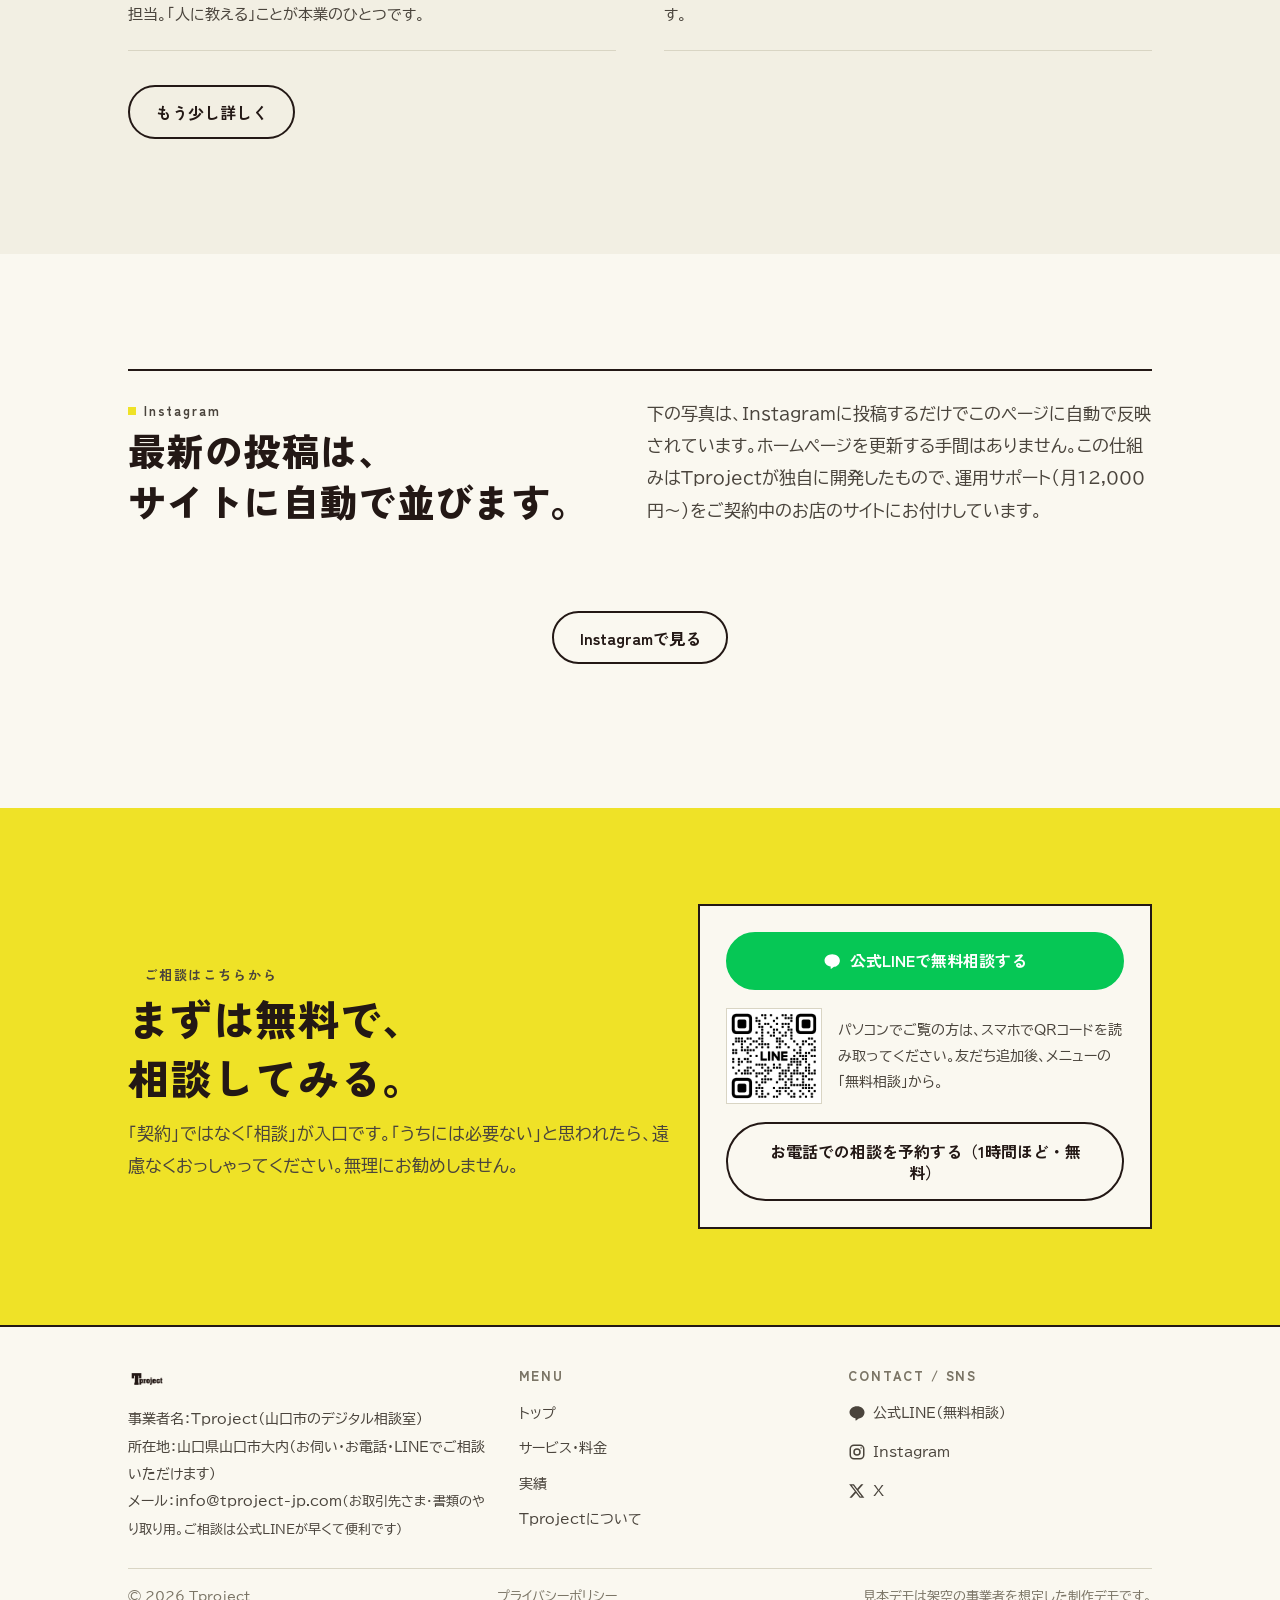
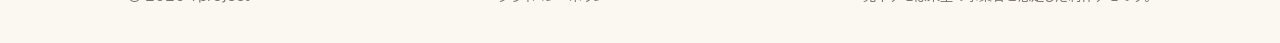
==== commit 8991e2cb: "山口イカ部の実績を公開（共同プロジェクト・共同相手の名前は出さない）：実績ページの段・トップの数字・最初の画面に流れるゲームの画面。大物の画像は今のイカに差し替え Co-Authored-By: Cl" ====
--- a/index.html
+++ b/index.html
@@ -199,6 +199,8 @@
 
   <div class="strip" aria-label="実績の画面（自社で作って動かしているもの）">
     <div class="track">
+      <a class="shot pc" href="./works/#ikabu"><span class="top"><i></i><i></i><i></i></span><img src="./assets/img/works/ikabu_egi_boss_v2.jpg" alt="自作のブラウザ釣りゲーム（エギング）の画面" width="960" height="540"><span class="tag">GAME</span></a>
+      <a class="shot sp" href="./works/#ikabu"><img src="./assets/img/works/ikabu_reel3.jpg" alt="自作のパズルゲーム「墨つなぎ」を解説したリール（スマホ）" width="480" height="853"></a>
       <a class="shot pc" href="./works/#yfj"><span class="top"><i></i><i></i><i></i></span><img src="./assets/img/works/yfj_pc.jpg" alt="自社運営の釣りサイト YAMAGUCHI FISHING JOURNAL のトップ" width="1200" height="750"><span class="tag">FISHING JOURNAL</span></a>
       <a class="shot sp" href="./works/#yfj"><img src="./assets/img/works/strip_yfj_sp_sea.jpg" alt="釣りサイトの海況ページ（スマホ）。山口県5エリアの判定を毎時更新" width="780" height="1604"></a>
       <a class="shot pc" href="./works/#tools"><span class="top"><i></i><i></i><i></i></span><img src="./assets/img/works/strip_rcp_pc.jpg" alt="自社開発の動画編集補助パネル（Premiere Pro拡張）の画面" width="1440" height="900"><span class="tag">ROUGH CUT PANEL</span></a>
@@ -206,6 +208,8 @@
       <a class="shot pc" href="./works/#yfj"><span class="top"><i></i><i></i><i></i></span><img src="./assets/img/works/yfj_sea_pc.jpg" alt="釣りサイトの海況ページ" width="1200" height="750"><span class="tag">SEA</span></a>
       <a class="shot sp" href="./works/#yfj"><img src="./assets/img/works/strip_yfj_sp_top.jpg" alt="釣りサイトのトップ（スマホ）" width="780" height="1604"></a>
       <!-- 以下は無限ループ用の複製 -->
+      <span class="shot pc" aria-hidden="true"><span class="top"><i></i><i></i><i></i></span><img src="./assets/img/works/ikabu_egi_boss_v2.jpg" alt="" width="960" height="540"><span class="tag">GAME</span></span>
+      <span class="shot sp" aria-hidden="true"><img src="./assets/img/works/ikabu_reel3.jpg" alt="" width="480" height="853"></span>
       <span class="shot pc" aria-hidden="true"><span class="top"><i></i><i></i><i></i></span><img src="./assets/img/works/yfj_pc.jpg" alt="" width="1200" height="750"><span class="tag">FISHING JOURNAL</span></span>
       <span class="shot sp" aria-hidden="true"><img src="./assets/img/works/strip_yfj_sp_sea.jpg" alt="" width="780" height="1604"></span>
       <span class="shot pc" aria-hidden="true"><span class="top"><i></i><i></i><i></i></span><img src="./assets/img/works/strip_rcp_pc.jpg" alt="" width="1440" height="900"><span class="tag">ROUGH CUT PANEL</span></span>
@@ -237,6 +241,25 @@
         <h2>数字で、お見せします。</h2>
       </div>
       <p class="lead">「作りました」だけでは、役に立ったか分かりません。Tprojectが作って動かしているものを、閲覧数や滞在時間の数字と一緒に。いつ時点の数字かも添えています。</p>
+    </div>
+
+    <!-- 山口イカ部の数字（2026-10-10 公開） -->
+    <div class="stats wide reveal">
+      <div class="stat reveal">
+        <p class="fig">24.1<small>万回</small></p>
+        <p class="what">山口イカ部 Instagramの閲覧数（30日間）</p>
+        <p class="when">2026年10月5日時点。釣りゲームを作り、その画面で釣り方を解説するリールを運用。<b>1週間前は約9.8万回</b></p>
+      </div>
+      <div class="stat reveal">
+        <p class="fig">93.8<small>%</small></p>
+        <p class="what">フォロワー以外への到達</p>
+        <p class="when">閲覧のうち、まだフォローしていない人の割合（同時点）</p>
+      </div>
+      <div class="stat reveal">
+        <p class="fig">8<small>分</small>36<small>秒</small></p>
+        <p class="what">ゲームの平均プレイ時間</p>
+        <p class="when">エギングゲーム・2026年9月（GA4）</p>
+      </div>
     </div>
 
     <div class="stats reveal" style="margin-top:-1px">
--- a/assets/css/site.css
+++ b/assets/css/site.css
@@ -618,3 +618,5 @@
 .toolshot{margin:8px 0 0;grid-column:1/-1}
 .toolshot .shot{width:100%}
 .toolshot figcaption{margin-top:12px;font-size:.82rem;color:var(--ink-3);line-height:1.7}
+.toolshot.duo .pair{display:grid;gap:16px}
+@media(min-width:720px){.toolshot.duo .pair{grid-template-columns:1fr 1fr}}
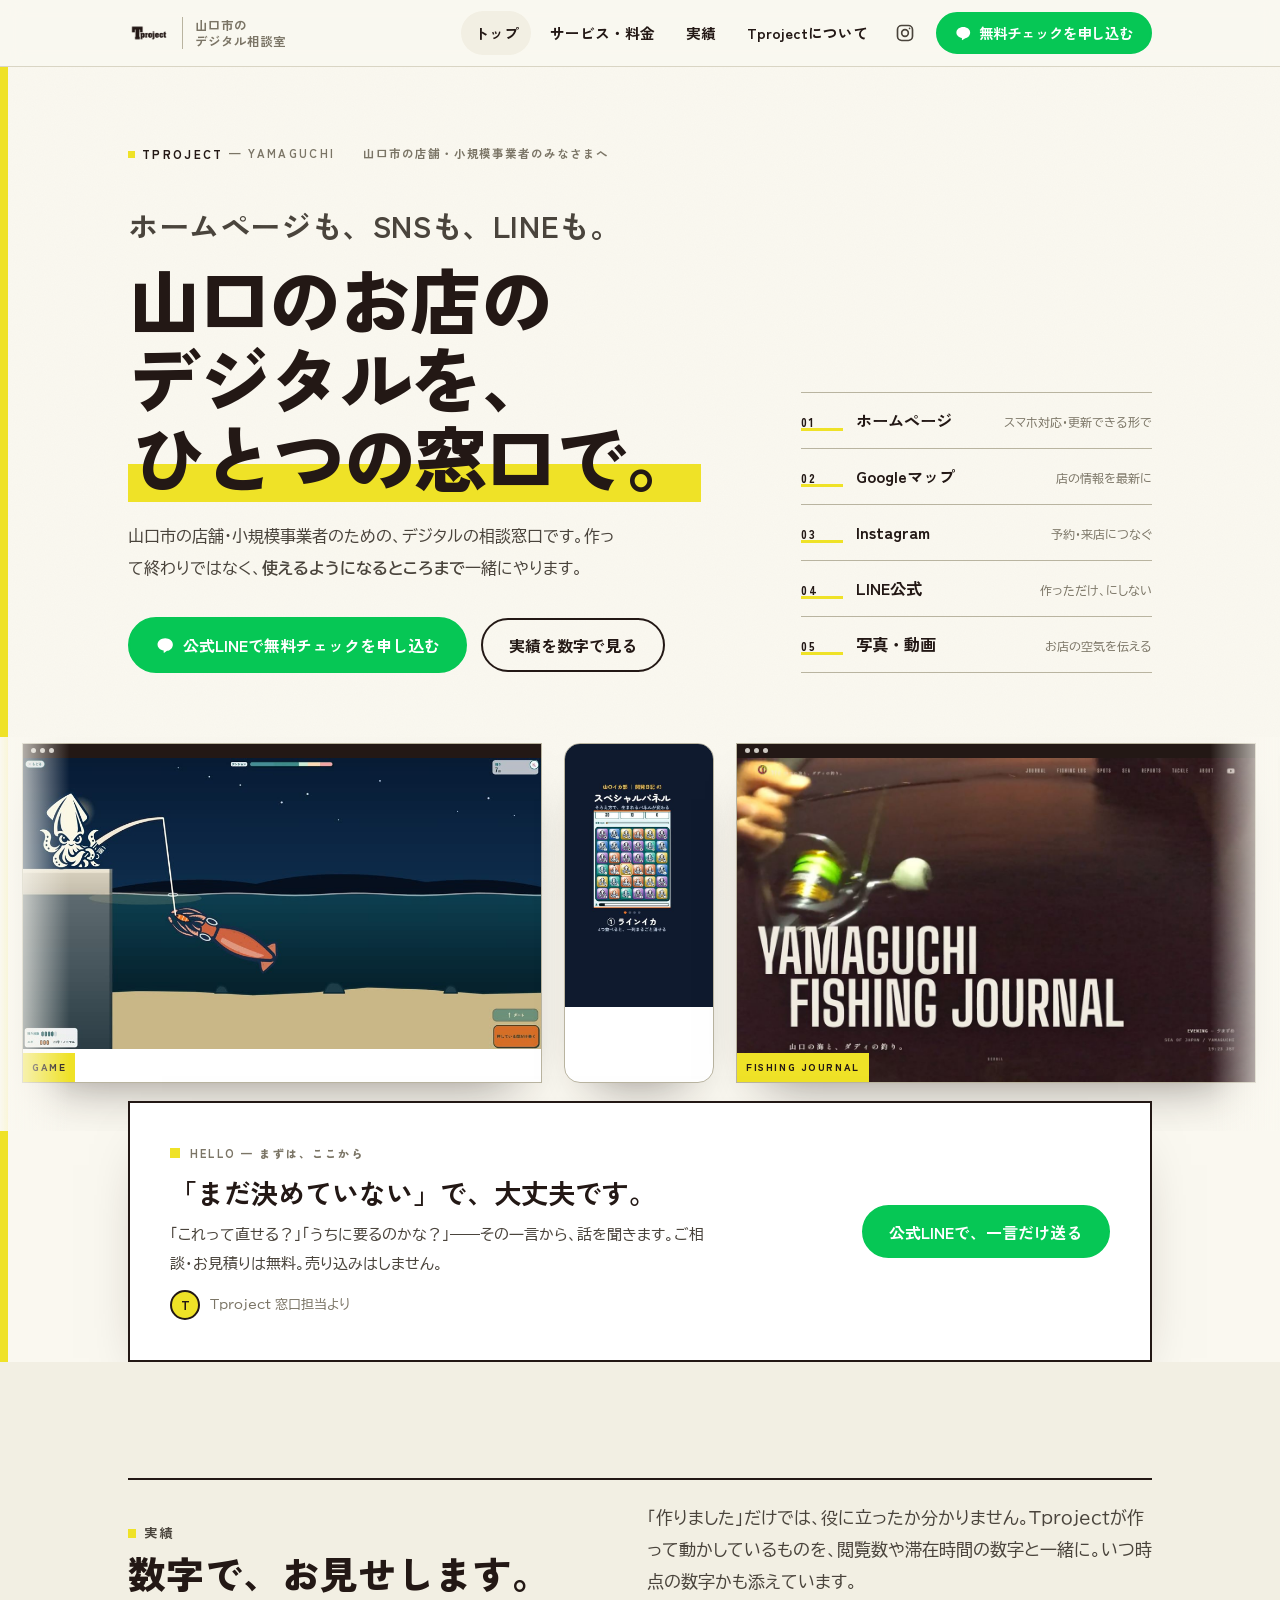
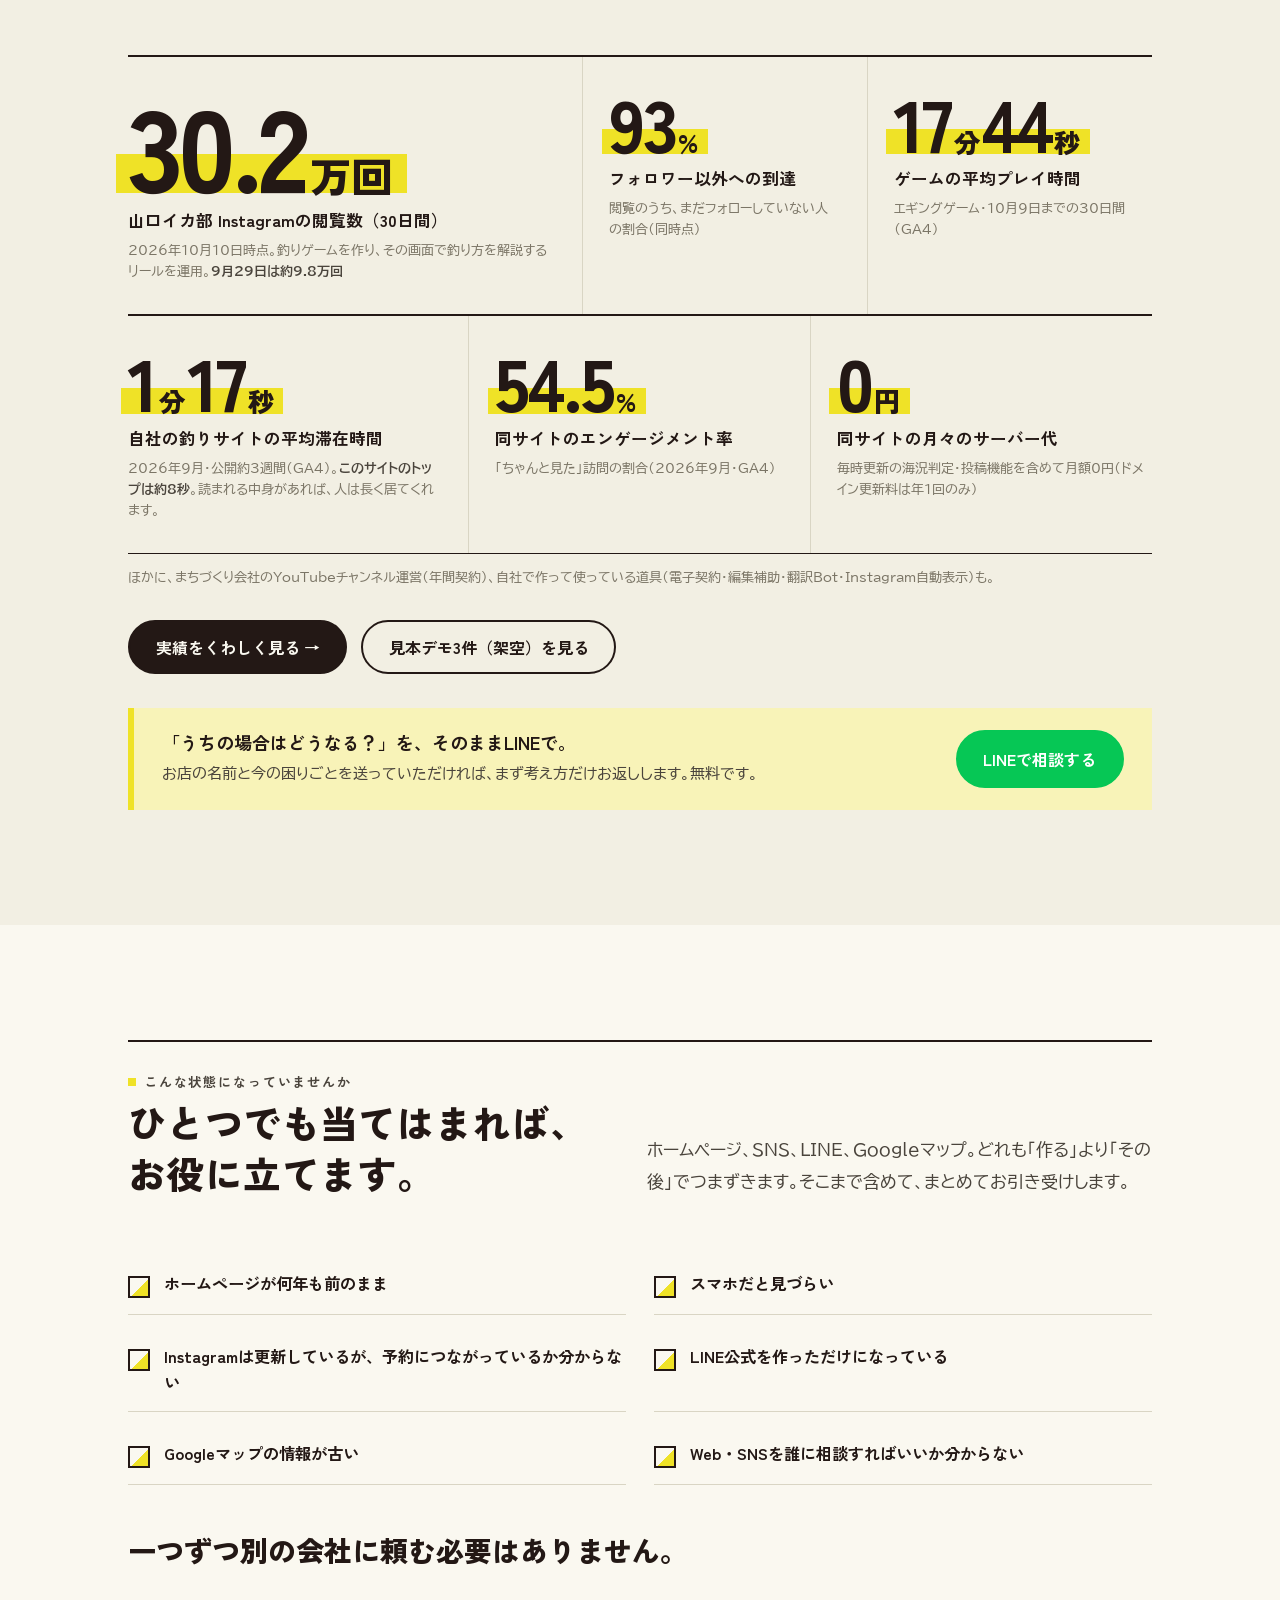
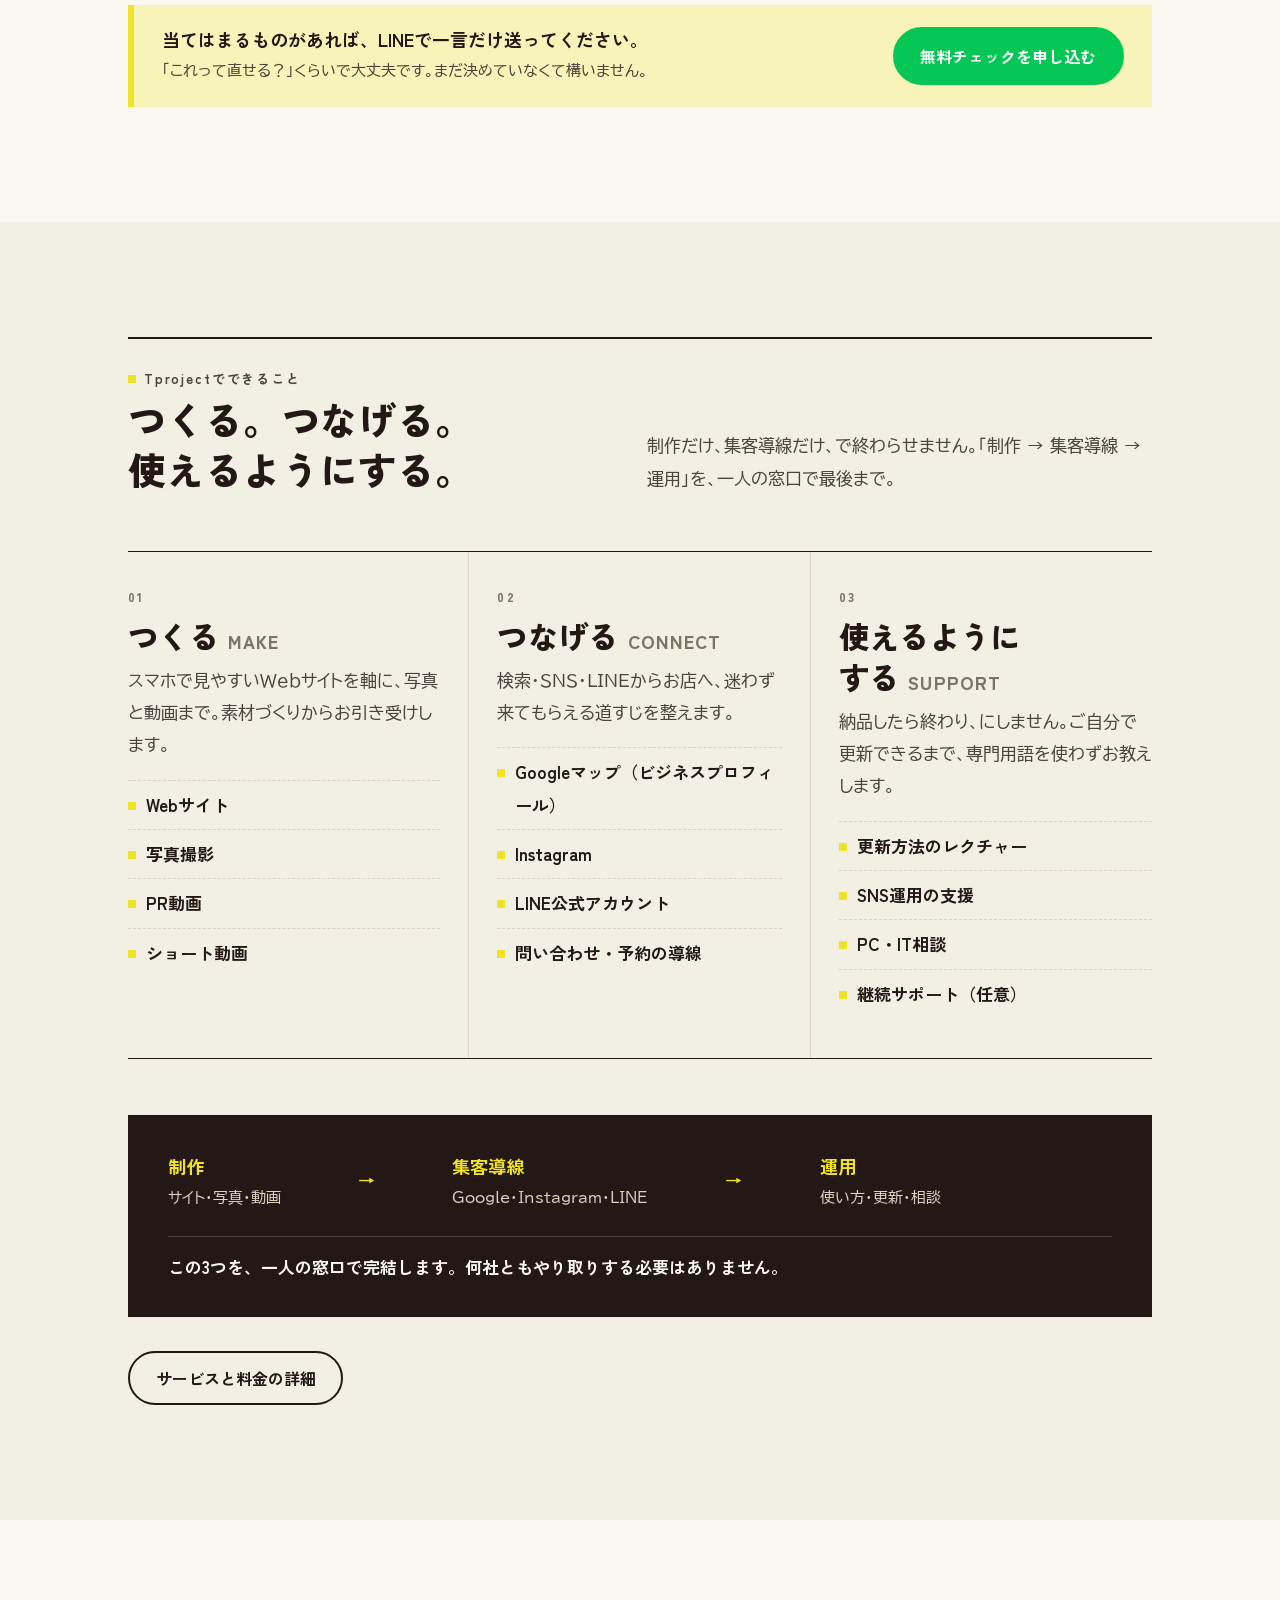
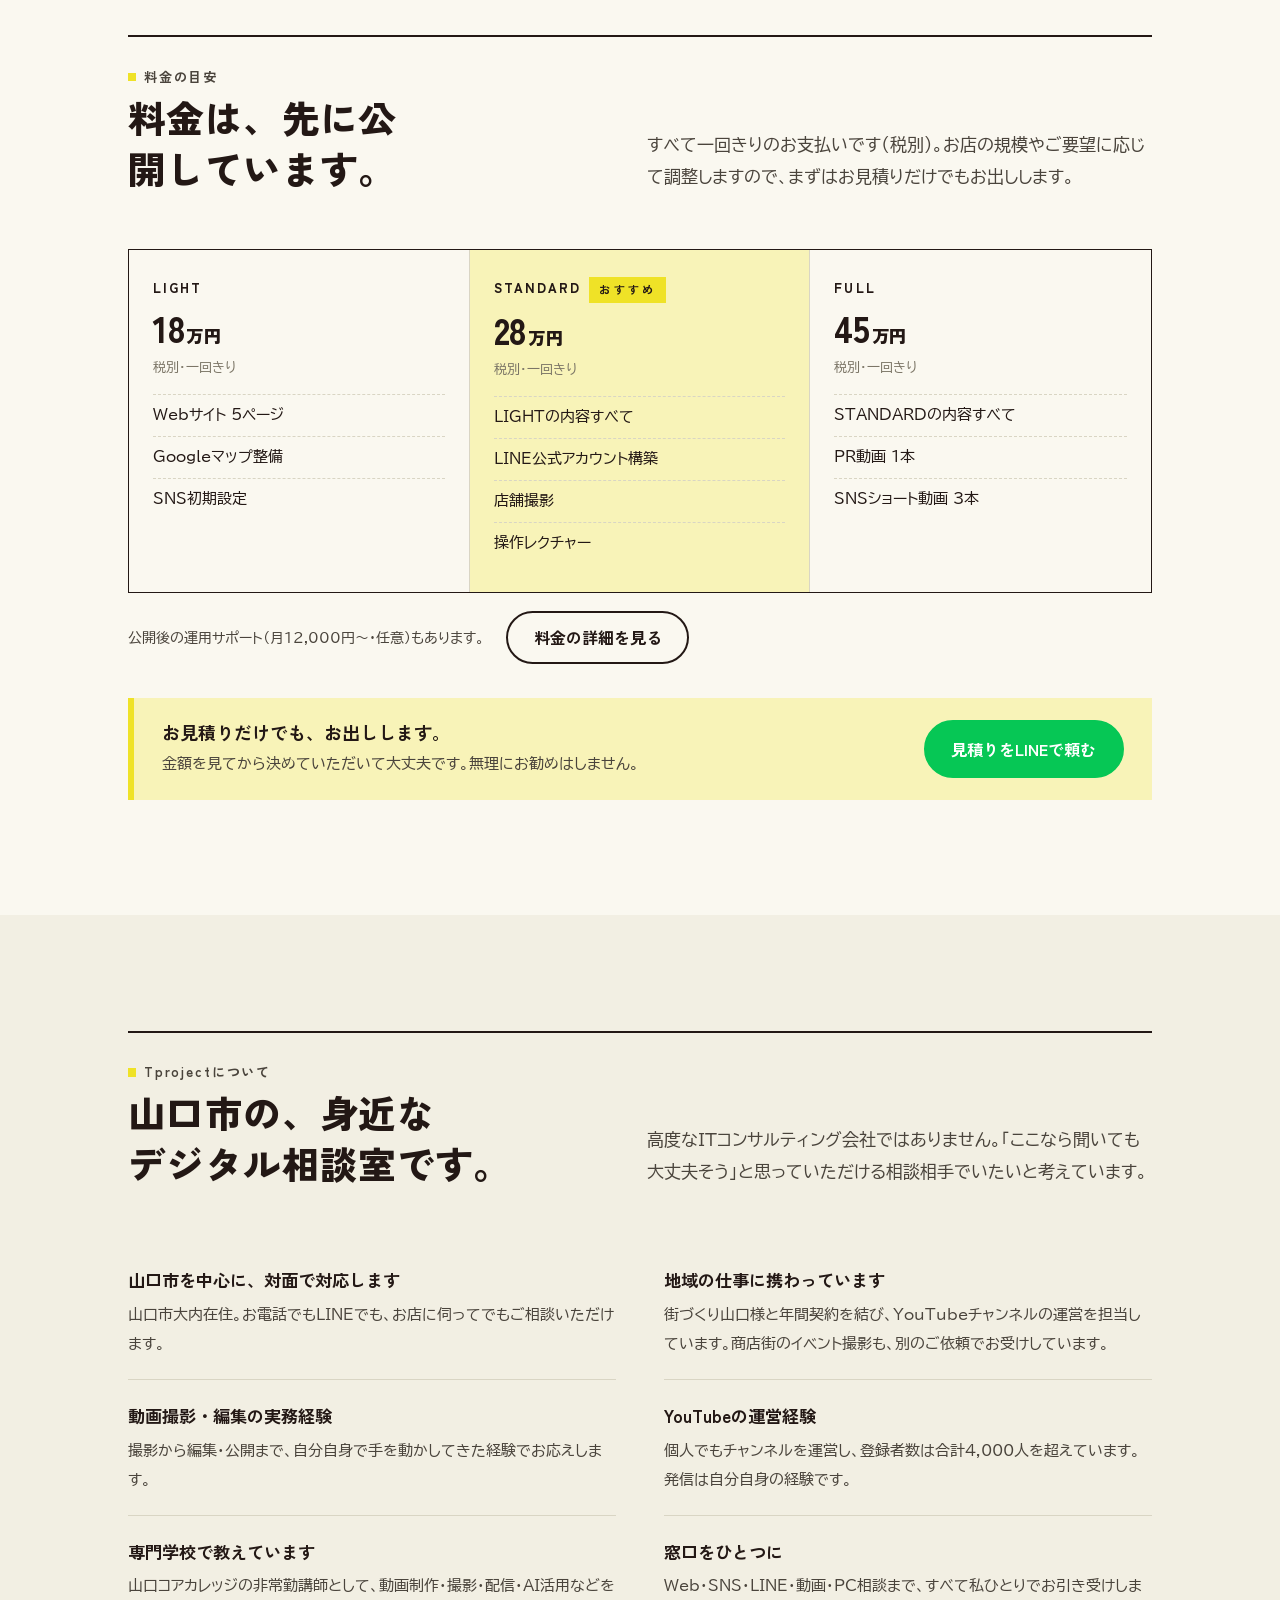
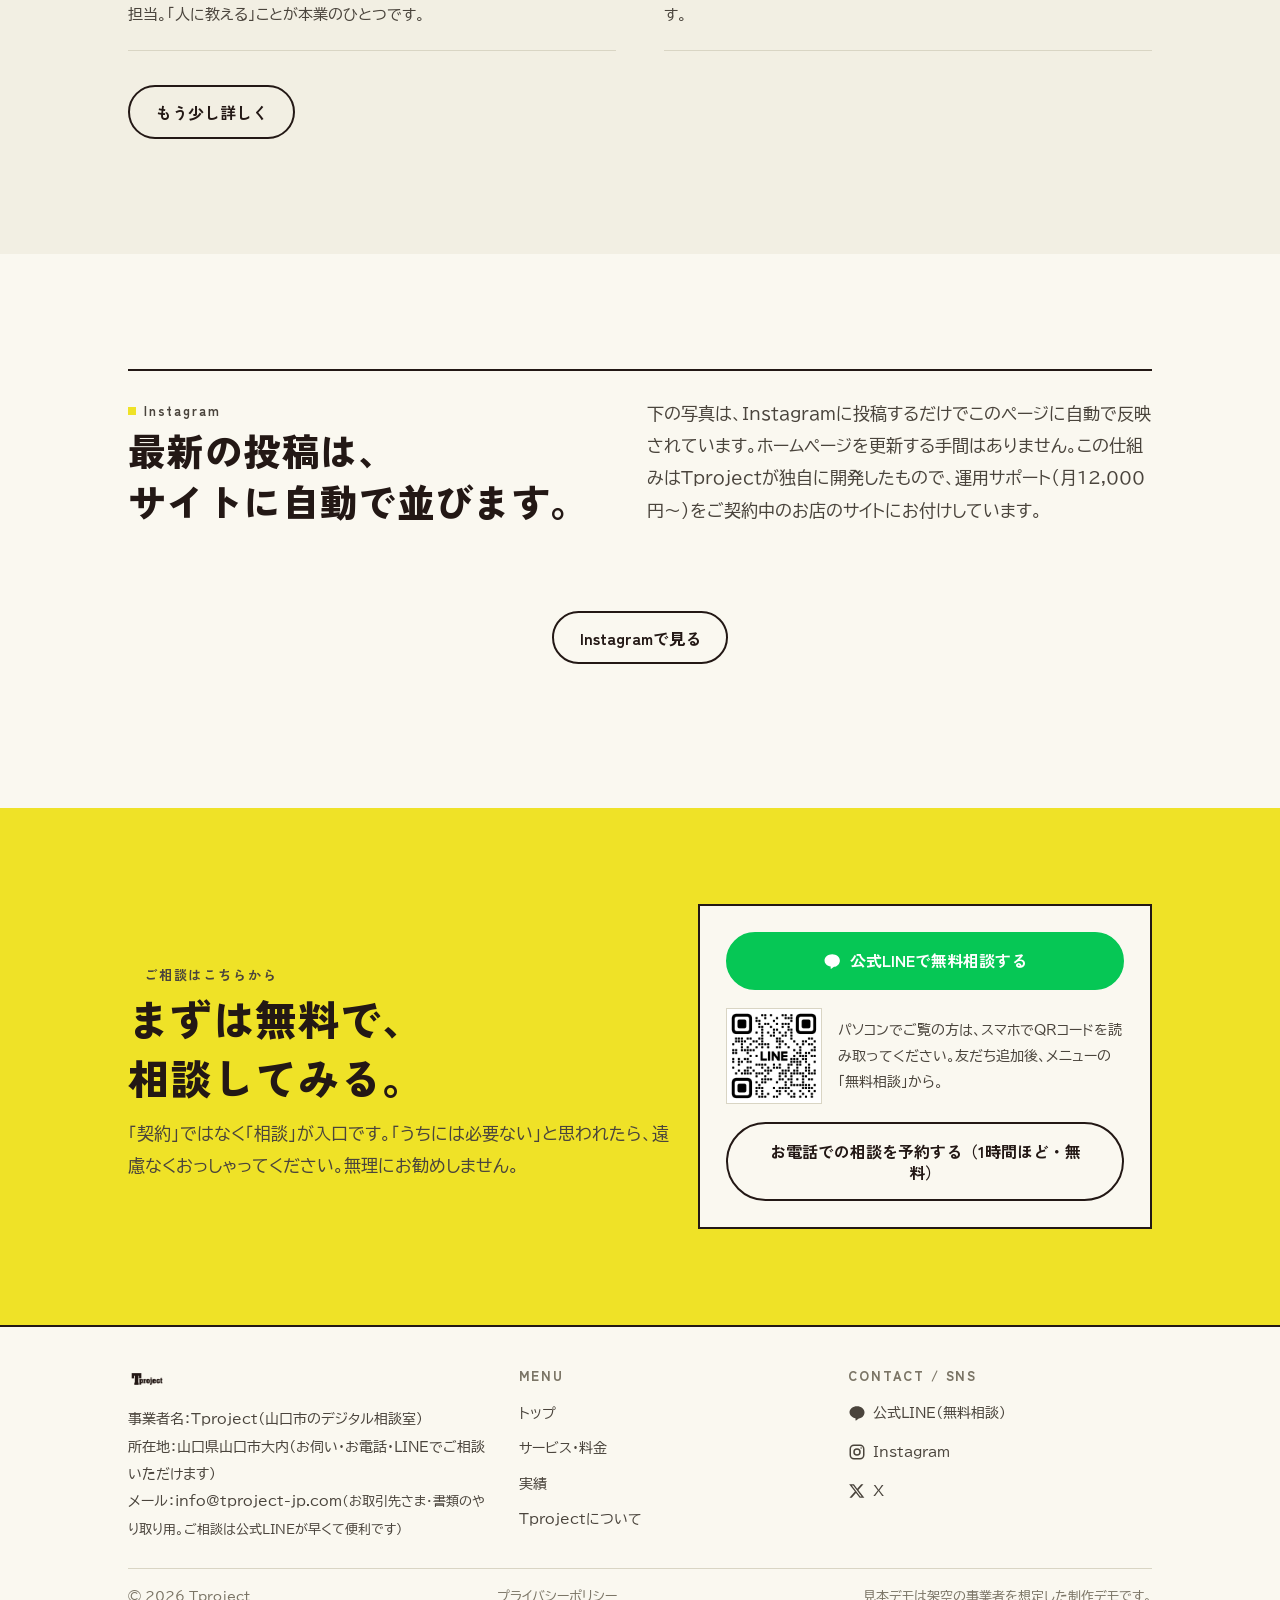
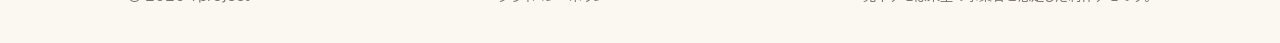
==== commit 2ce65e32: "実績：山口イカ部の数字を2026年10月10日時点に更新（閲覧30.2万・閲覧者14.9万・フォロワー以外93%・ゲーム平均17分44秒・いちばん見られた1本10.9万・棒グラフ・インサイト画面） C" ====
--- a/index.html
+++ b/index.html
@@ -246,19 +246,19 @@
     <!-- 山口イカ部の数字（2026-10-10 公開） -->
     <div class="stats wide reveal">
       <div class="stat reveal">
-        <p class="fig">24.1<small>万回</small></p>
+        <p class="fig">30.2<small>万回</small></p>
         <p class="what">山口イカ部 Instagramの閲覧数（30日間）</p>
-        <p class="when">2026年10月5日時点。釣りゲームを作り、その画面で釣り方を解説するリールを運用。<b>1週間前は約9.8万回</b></p>
+        <p class="when">2026年10月10日時点。釣りゲームを作り、その画面で釣り方を解説するリールを運用。<b>9月29日は約9.8万回</b></p>
       </div>
       <div class="stat reveal">
-        <p class="fig">93.8<small>%</small></p>
+        <p class="fig">93<small>%</small></p>
         <p class="what">フォロワー以外への到達</p>
         <p class="when">閲覧のうち、まだフォローしていない人の割合（同時点）</p>
       </div>
       <div class="stat reveal">
-        <p class="fig">8<small>分</small>36<small>秒</small></p>
+        <p class="fig">17<small>分</small>44<small>秒</small></p>
         <p class="what">ゲームの平均プレイ時間</p>
-        <p class="when">エギングゲーム・2026年9月（GA4）</p>
+        <p class="when">エギングゲーム・10月9日までの30日間（GA4）</p>
       </div>
     </div>
 
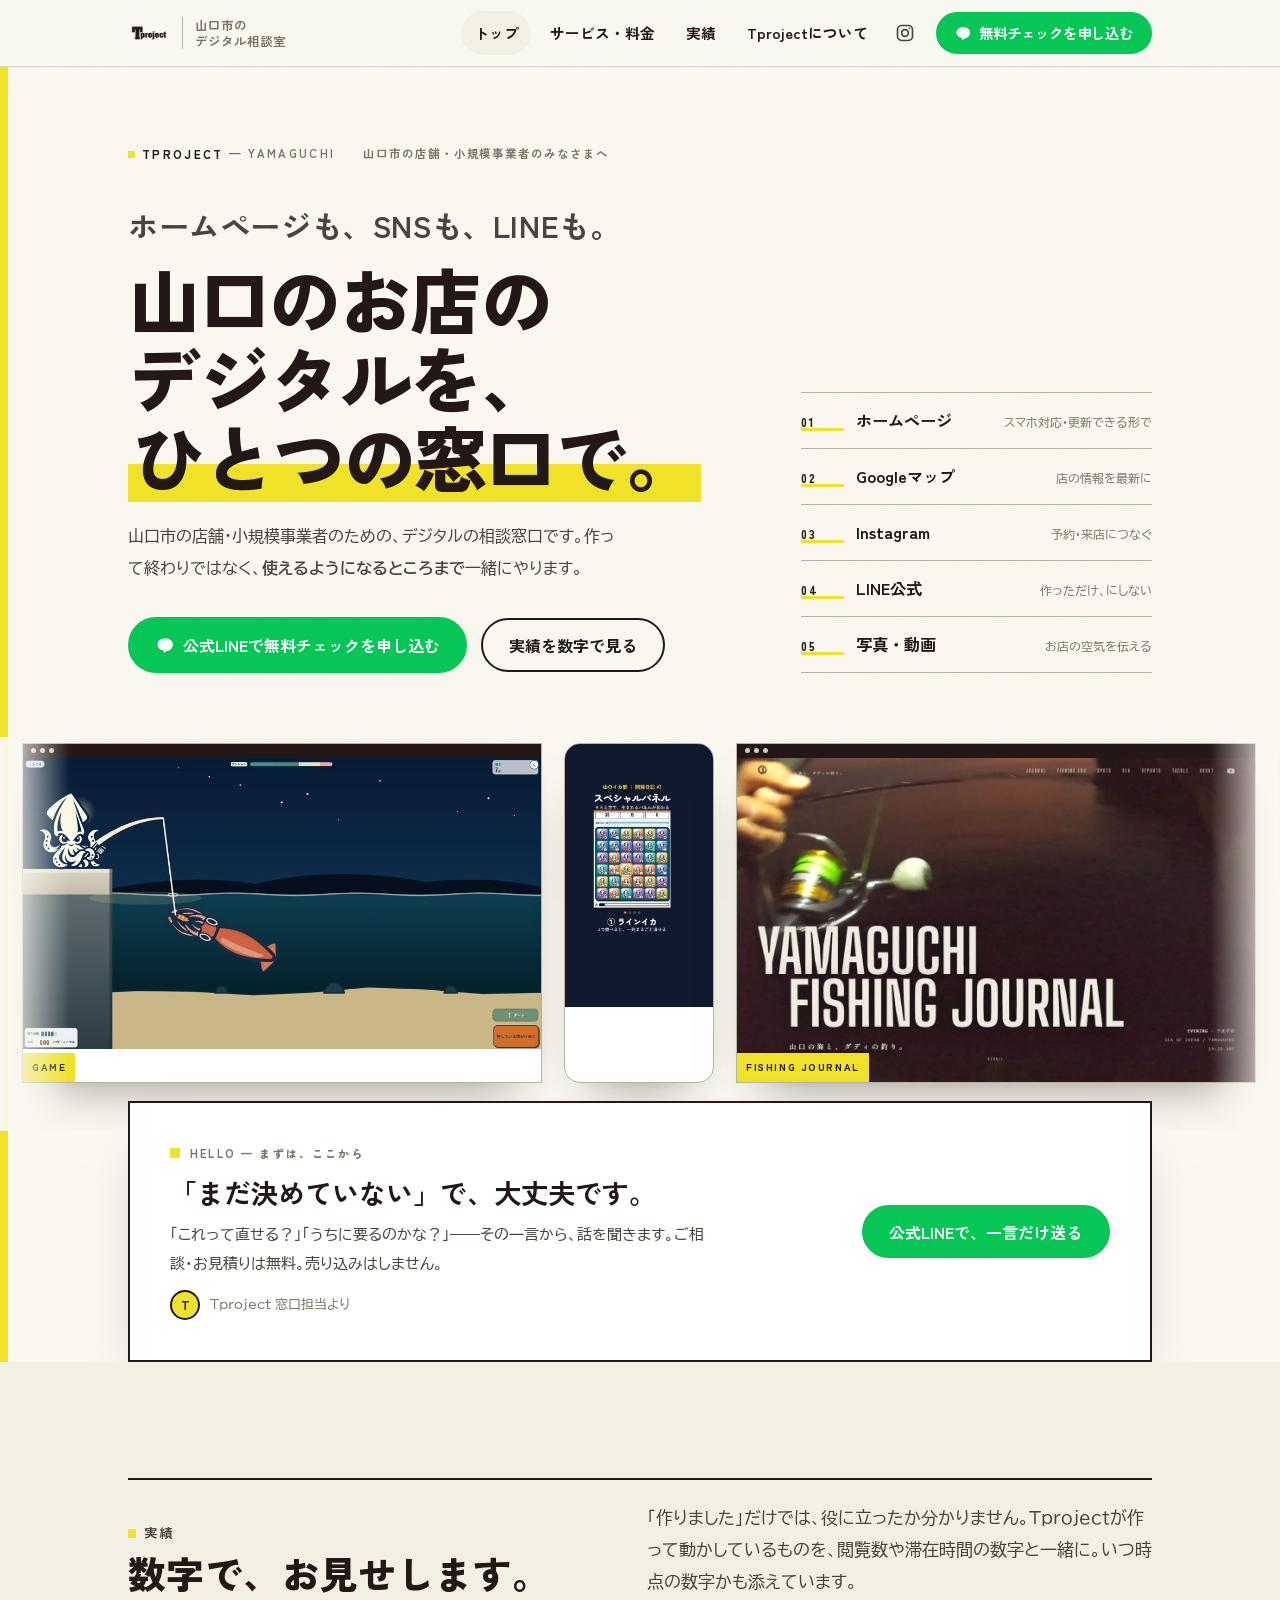
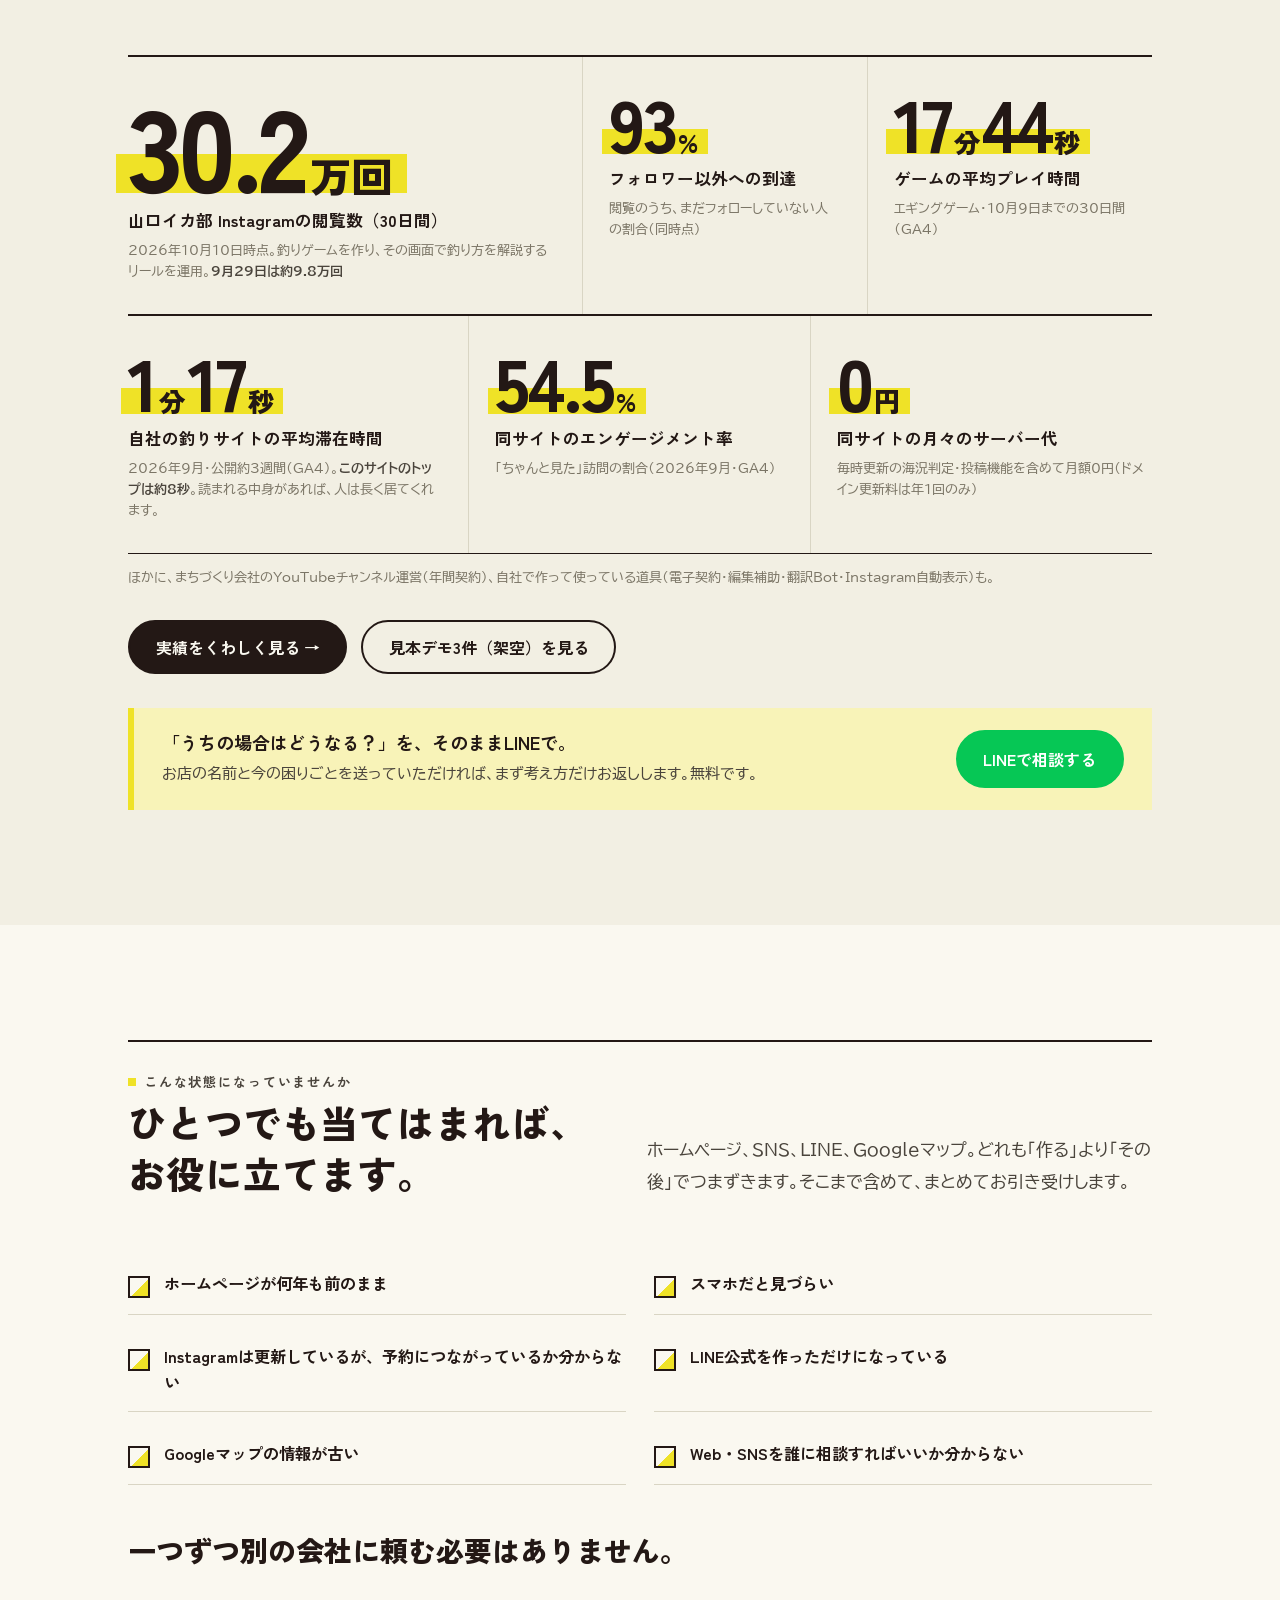
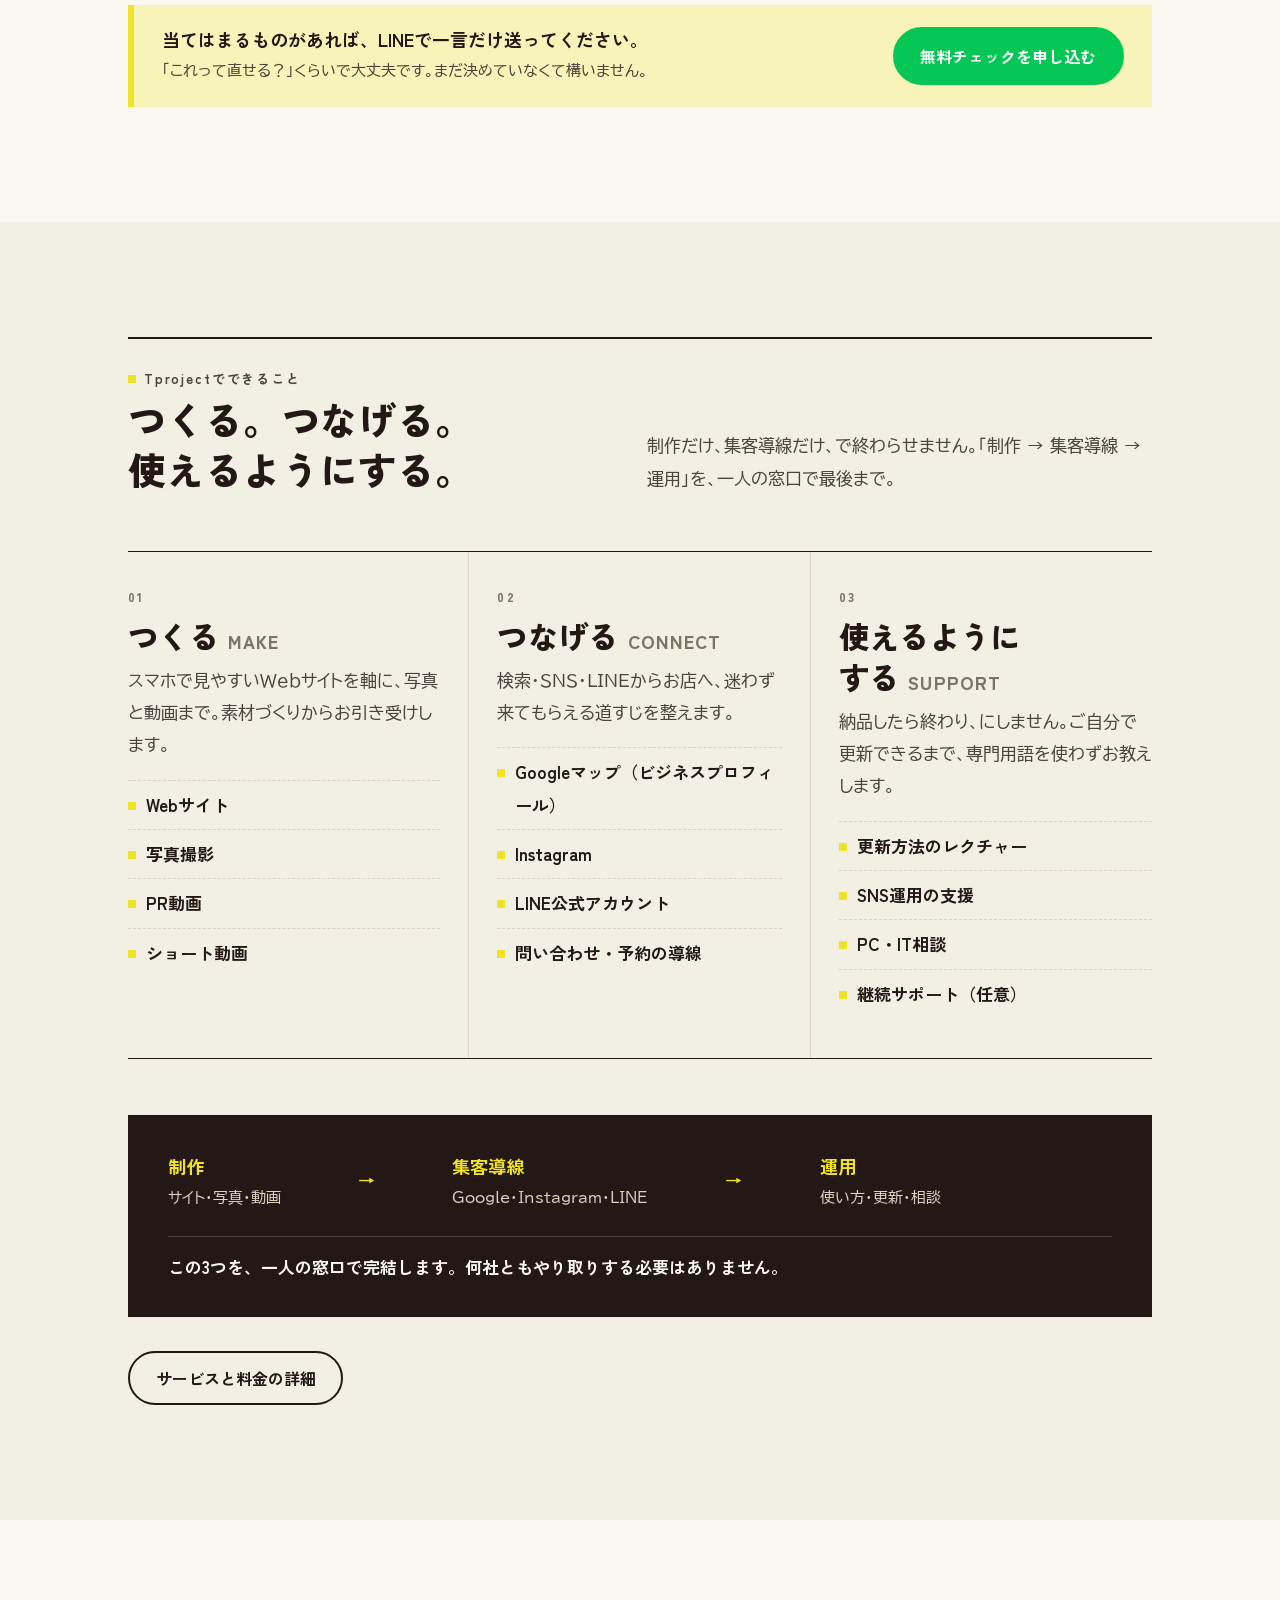
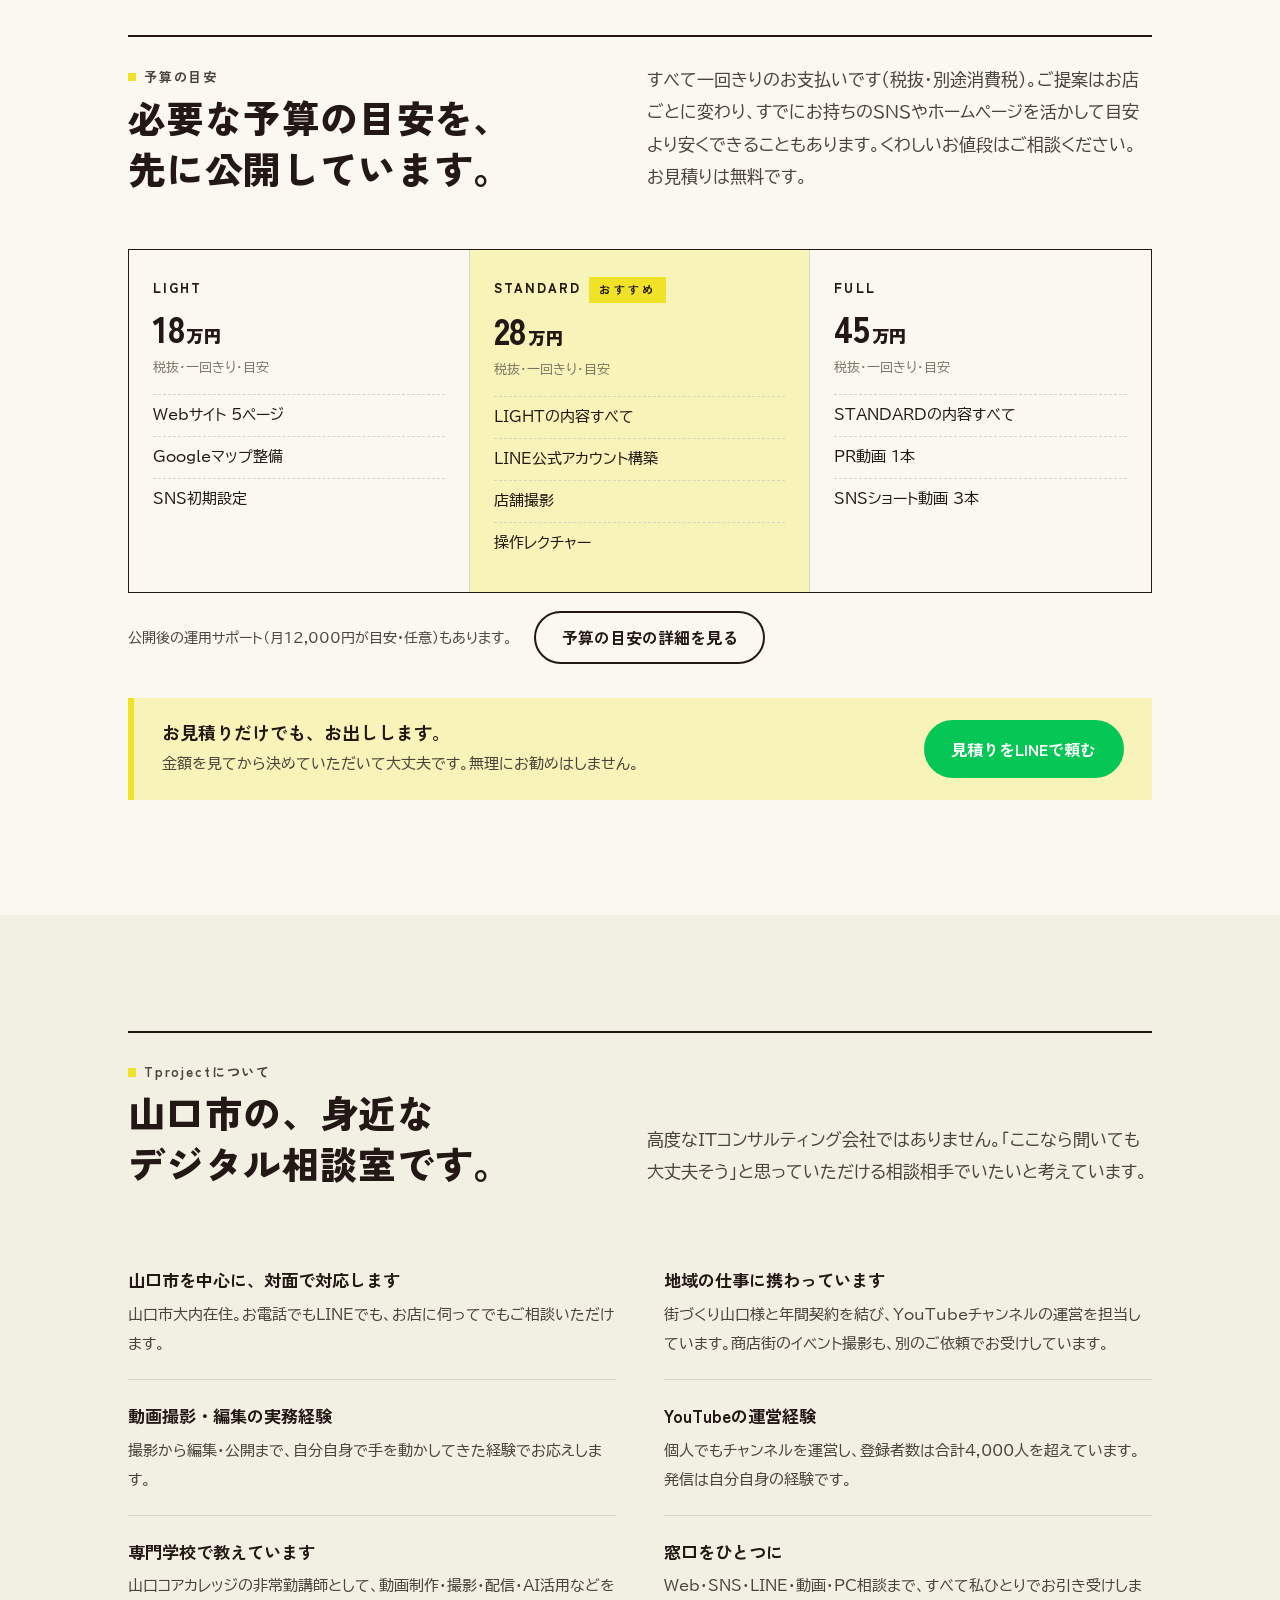
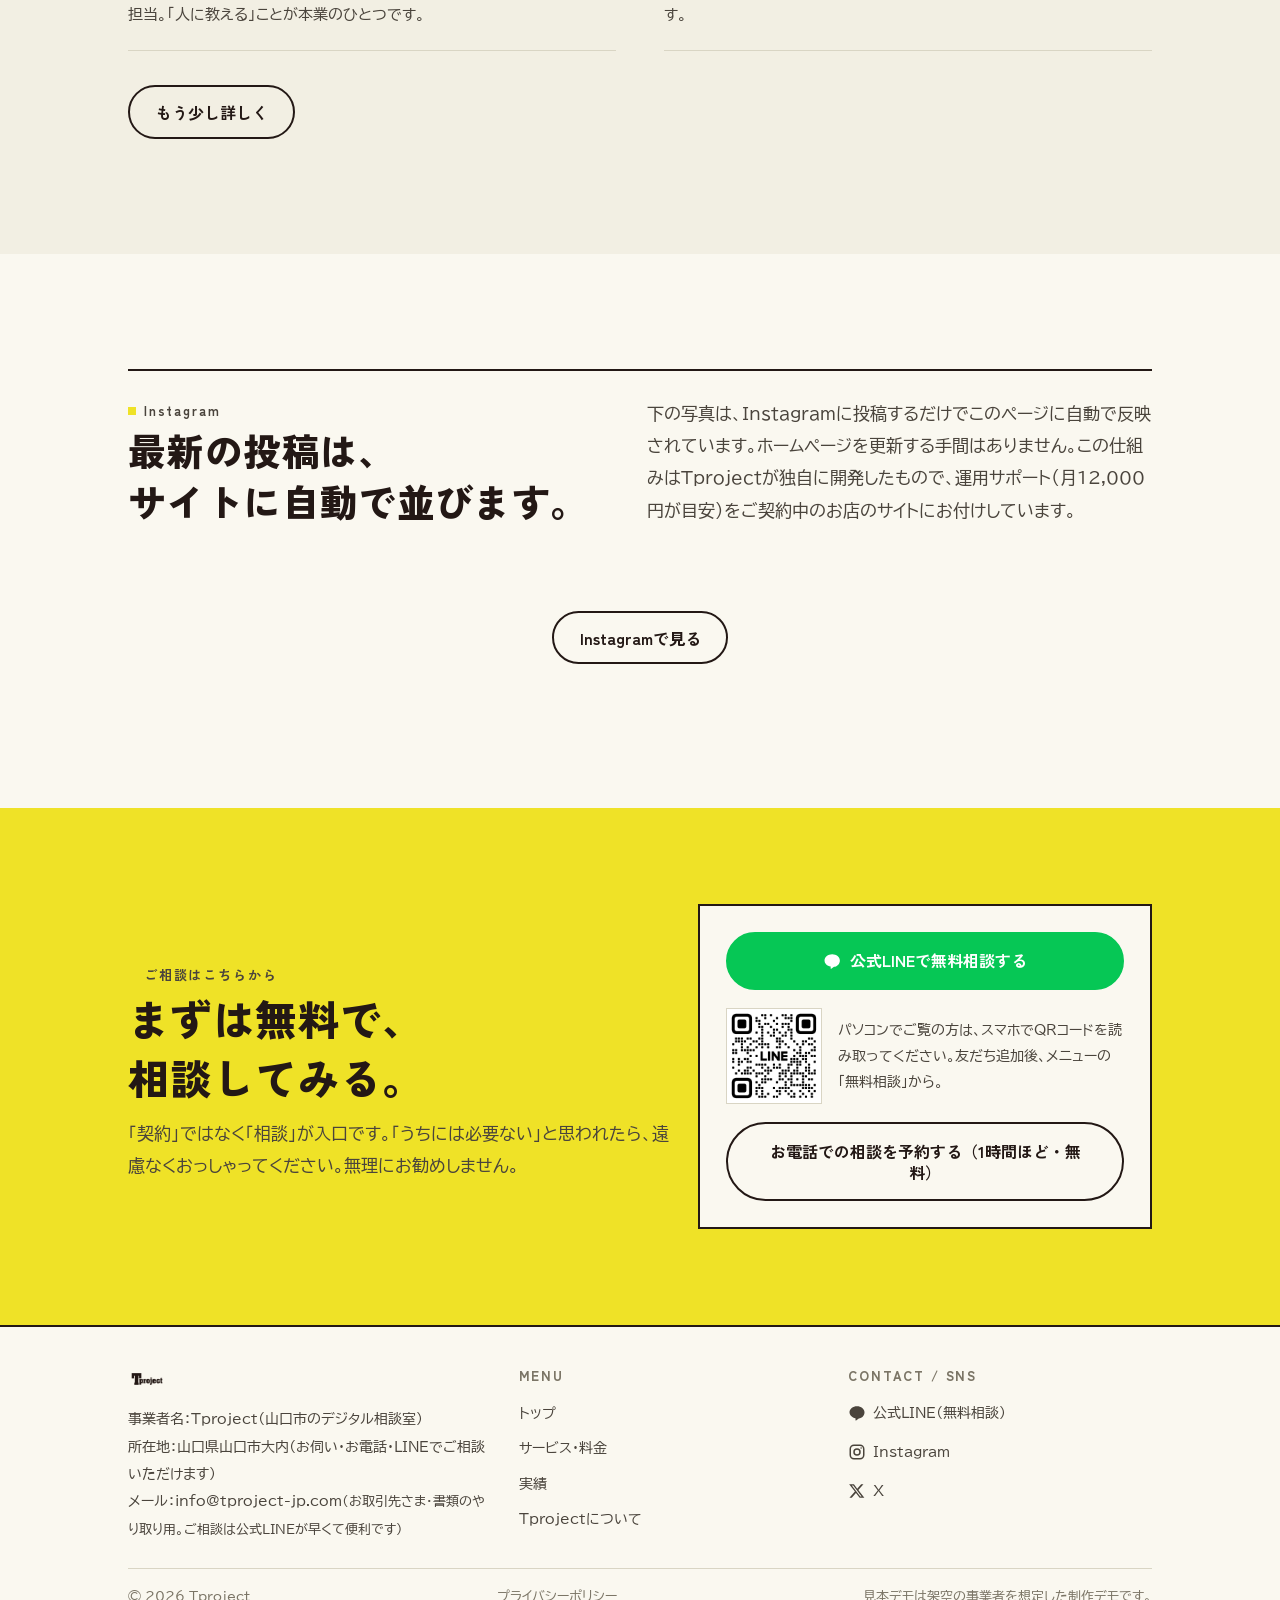
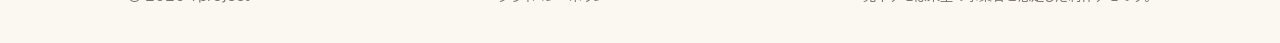
==== commit 93f102b2: "料金を「必要な予算の目安」として表示：税抜・別途消費税、お店ごとにご提案が変わり安くなる場合もある旨を追記。ドメイン費用を実態（サーバー代なし・.comで年2,000円ほど）に訂正 Co-Author" ====
--- a/index.html
+++ b/index.html
@@ -387,17 +387,17 @@
   <div class="wrap">
     <div class="sec-head reveal">
       <div>
-        <p class="kicker">料金の目安</p>
-        <h2>料金は、先に公開しています。</h2>
-      </div>
-      <p class="lead">すべて一回きりのお支払いです（税別）。お店の規模やご要望に応じて調整しますので、まずはお見積りだけでもお出しします。</p>
+        <p class="kicker">予算の目安</p>
+        <h2>必要な予算の目安を、<br>先に公開しています。</h2>
+      </div>
+      <p class="lead">すべて一回きりのお支払いです（税抜・別途消費税）。ご提案はお店ごとに変わり、すでにお持ちのSNSやホームページを活かして目安より安くできることもあります。くわしいお値段はご相談ください。お見積りは無料です。</p>
     </div>
 
     <div class="plans reveal">
       <div class="plan">
         <p class="n">LIGHT</p>
         <p class="price">18<small>万円</small></p>
-        <p class="unit">税別・一回きり</p>
+        <p class="unit">税抜・一回きり・目安</p>
         <ul>
           <li>Webサイト 5ページ</li>
           <li>Googleマップ整備</li>
@@ -407,7 +407,7 @@
       <div class="plan rec">
         <p class="n">STANDARD<span class="pick">おすすめ</span></p>
         <p class="price">28<small>万円</small></p>
-        <p class="unit">税別・一回きり</p>
+        <p class="unit">税抜・一回きり・目安</p>
         <ul>
           <li>LIGHTの内容すべて</li>
           <li>LINE公式アカウント構築</li>
@@ -418,7 +418,7 @@
       <div class="plan">
         <p class="n">FULL</p>
         <p class="price">45<small>万円</small></p>
-        <p class="unit">税別・一回きり</p>
+        <p class="unit">税抜・一回きり・目安</p>
         <ul>
           <li>STANDARDの内容すべて</li>
           <li>PR動画 1本</li>
@@ -427,8 +427,8 @@
       </div>
     </div>
     <div class="plan-note reveal">
-      <span>公開後の運用サポート（月12,000円〜・任意）もあります。</span>
-      <a class="btn ghost" href="./services/#pricing">料金の詳細を見る</a>
+      <span>公開後の運用サポート（月12,000円が目安・任意）もあります。</span>
+      <a class="btn ghost" href="./services/#pricing">予算の目安の詳細を見る</a>
     </div>
     <div class="cta-inline reveal">
       <div><b>お見積りだけでも、お出しします。</b><span>金額を見てから決めていただいて大丈夫です。無理にお勧めはしません。</span></div>
@@ -469,7 +469,7 @@
         <p class="kicker">Instagram</p>
         <h2>最新の投稿は、<br>サイトに自動で並びます。</h2>
       </div>
-      <p class="lead">下の写真は、Instagramに投稿するだけでこのページに自動で反映されています。ホームページを更新する手間はありません。この仕組みはTprojectが独自に開発したもので、運用サポート（月12,000円〜）をご契約中のお店のサイトにお付けしています。</p>
+      <p class="lead">下の写真は、Instagramに投稿するだけでこのページに自動で反映されています。ホームページを更新する手間はありません。この仕組みはTprojectが独自に開発したもので、運用サポート（月12,000円が目安）をご契約中のお店のサイトにお付けしています。</p>
     </div>
 
     <div class="ig-feed reveal" data-shop="tproject" data-account="t3_tproject">
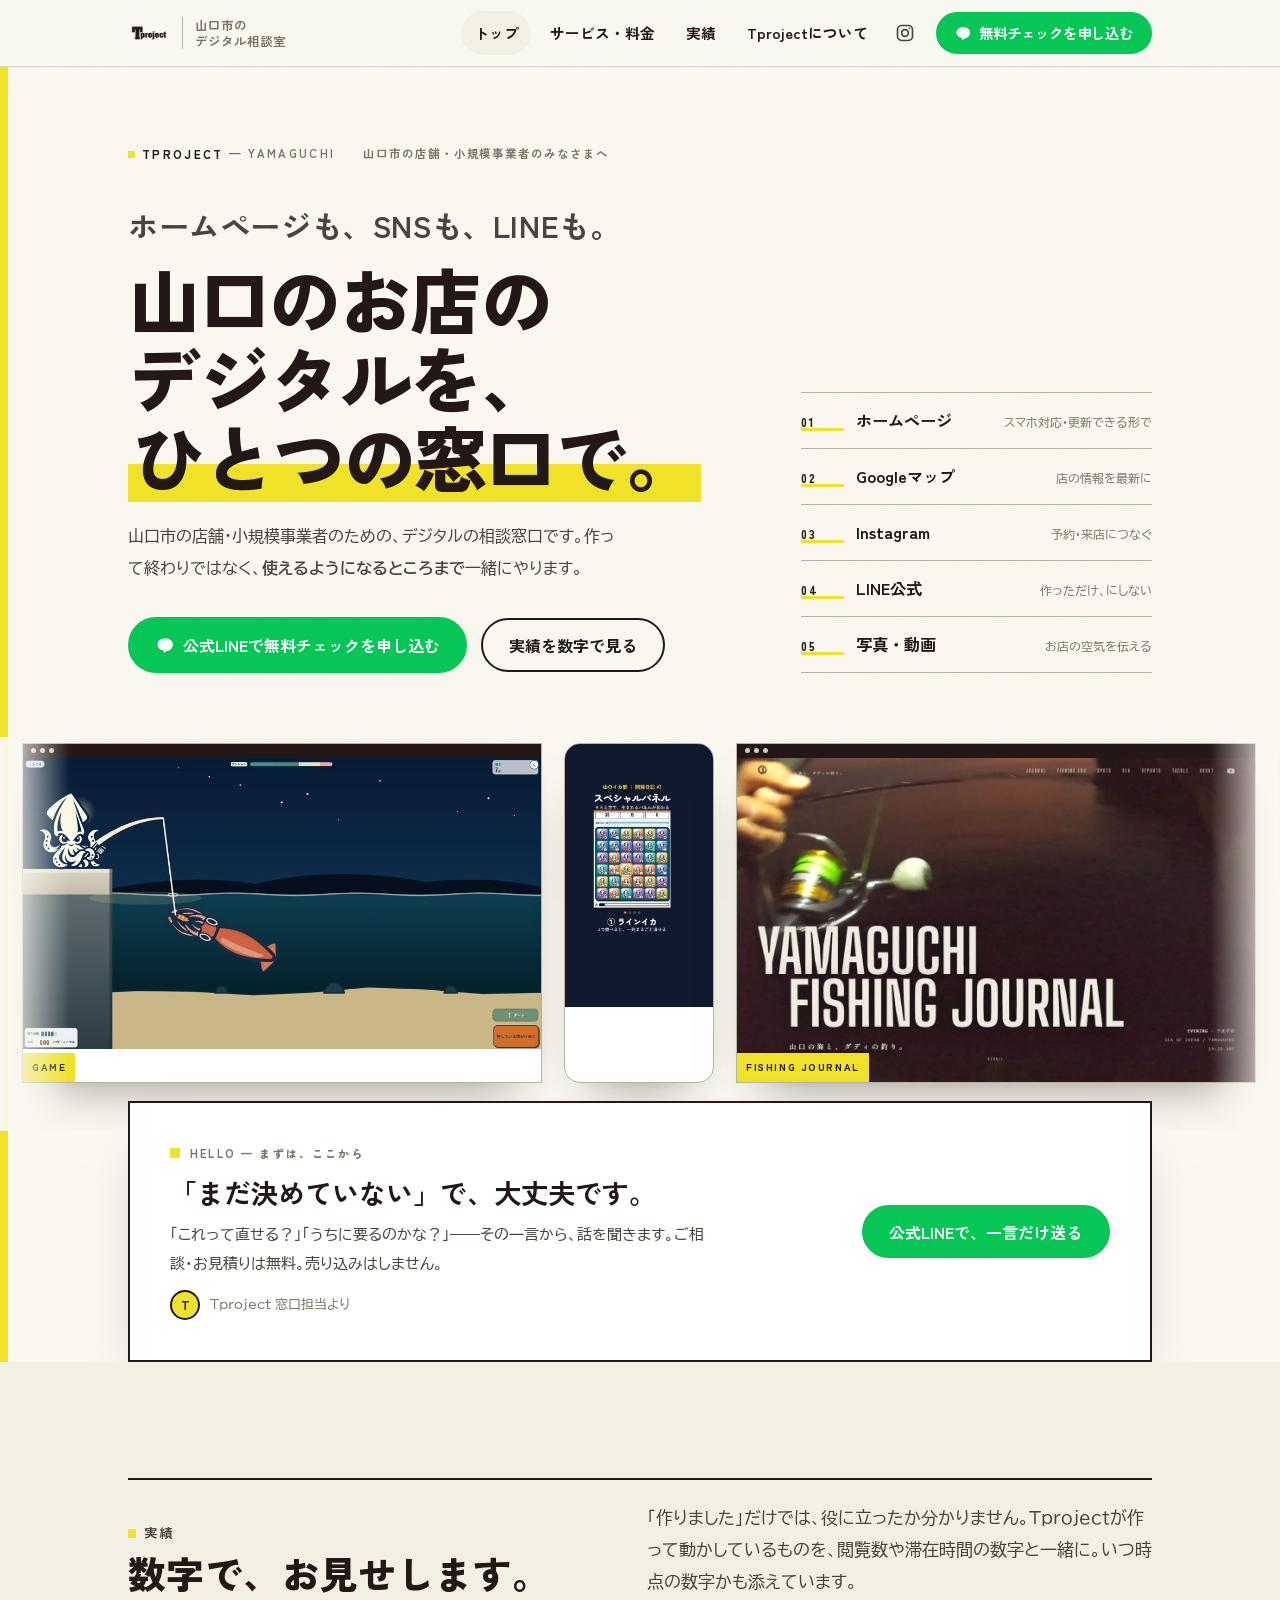
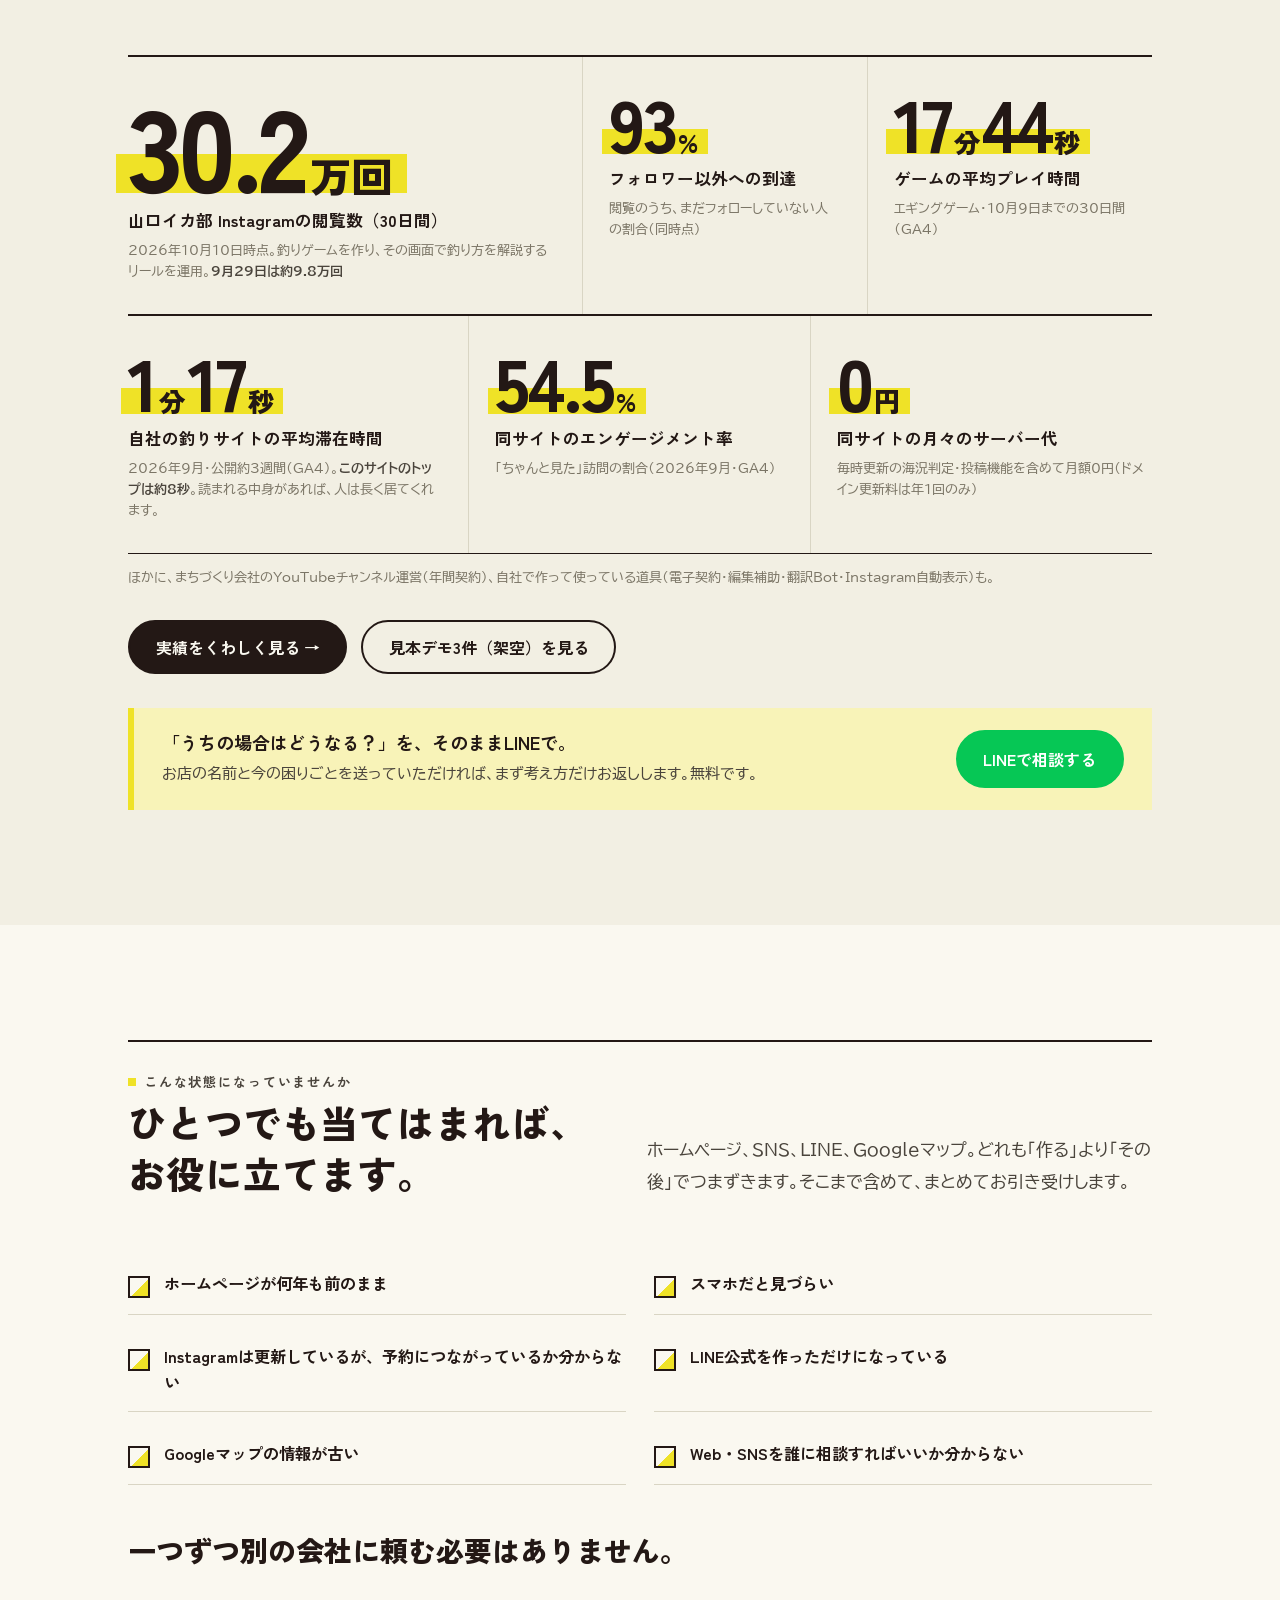
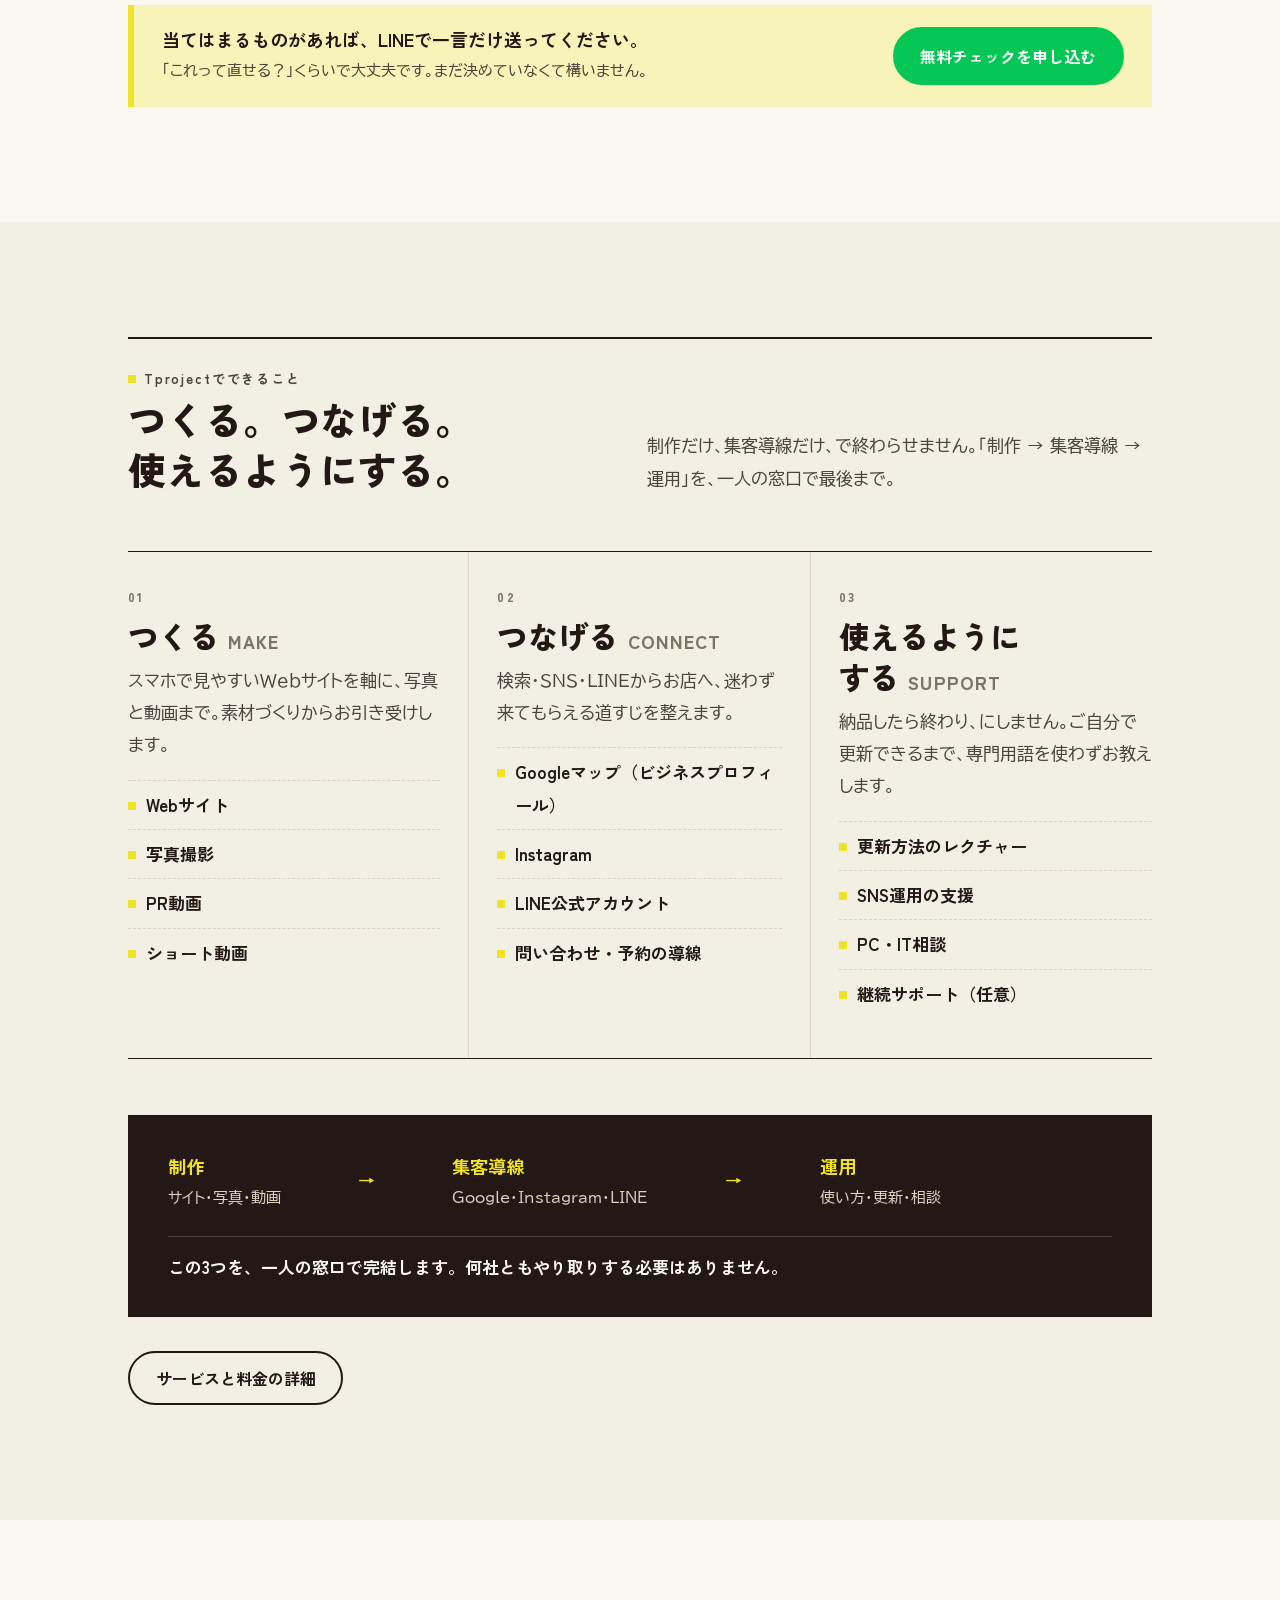
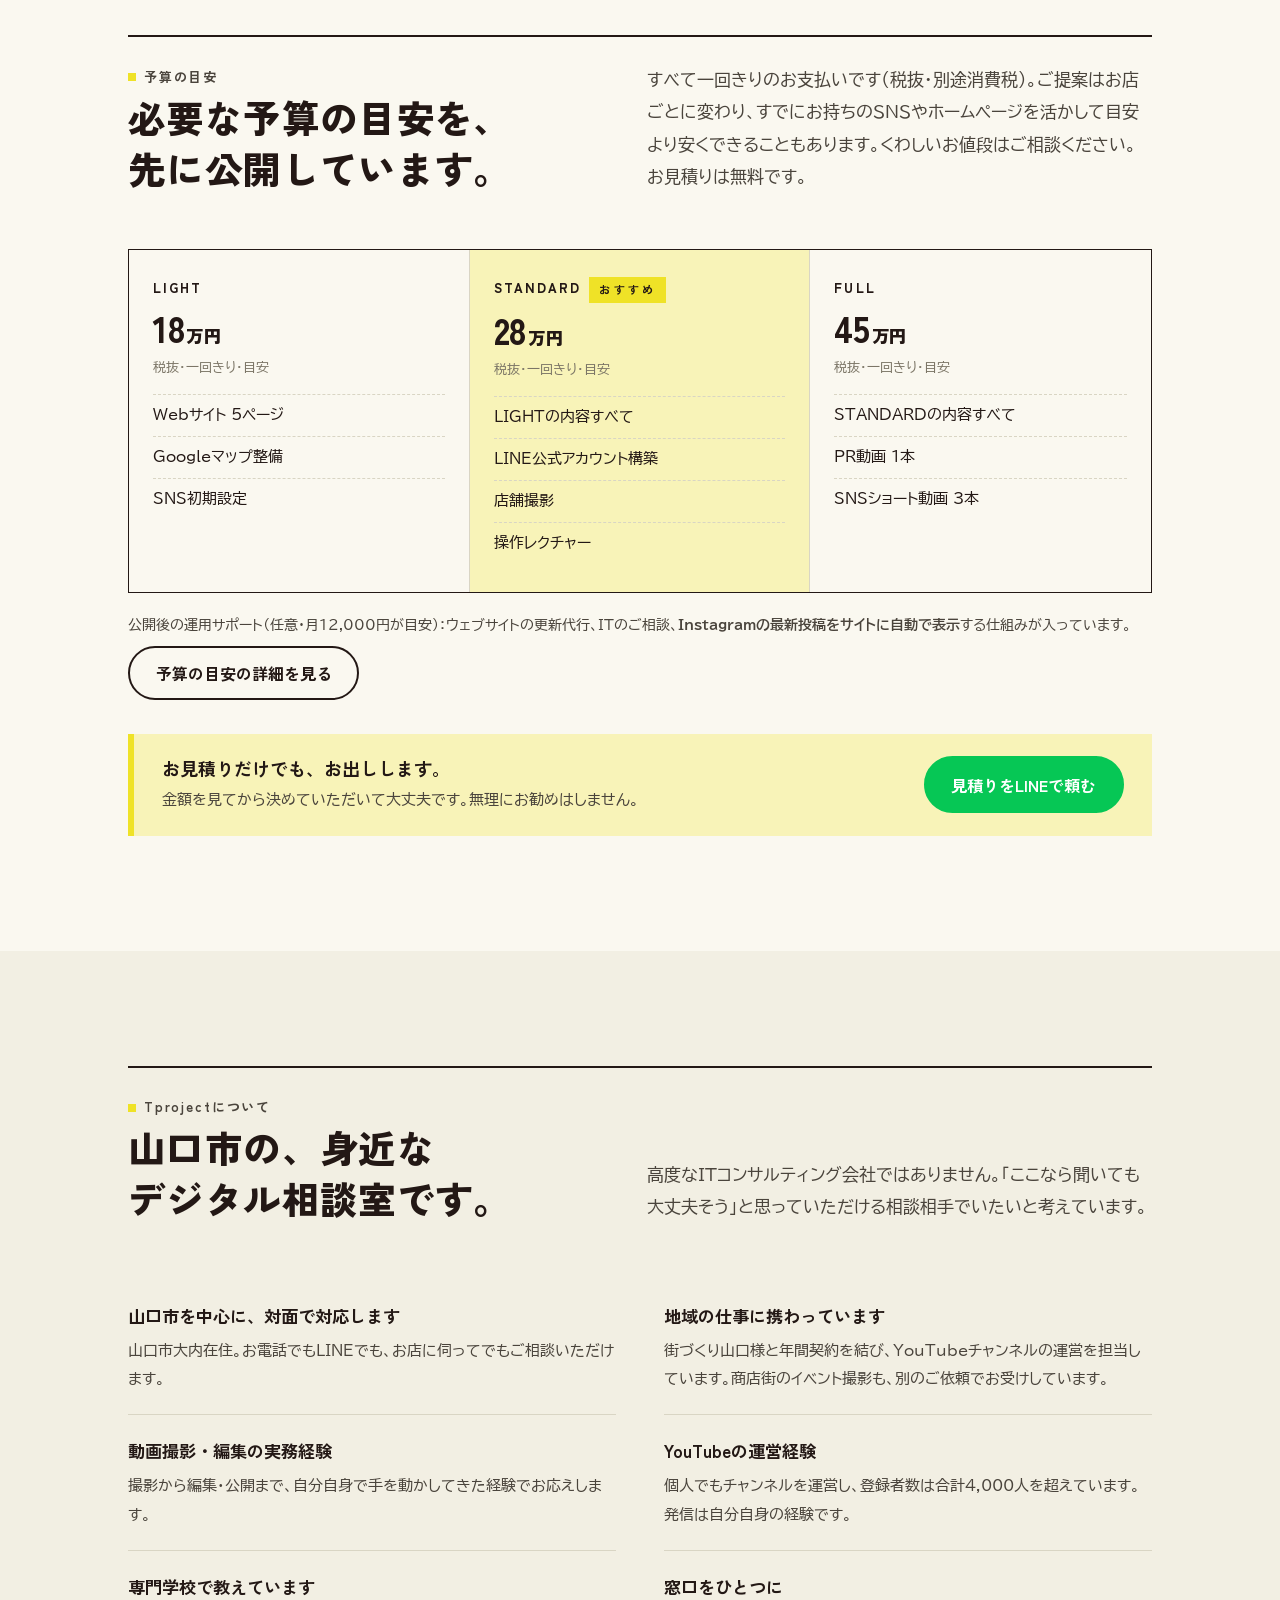
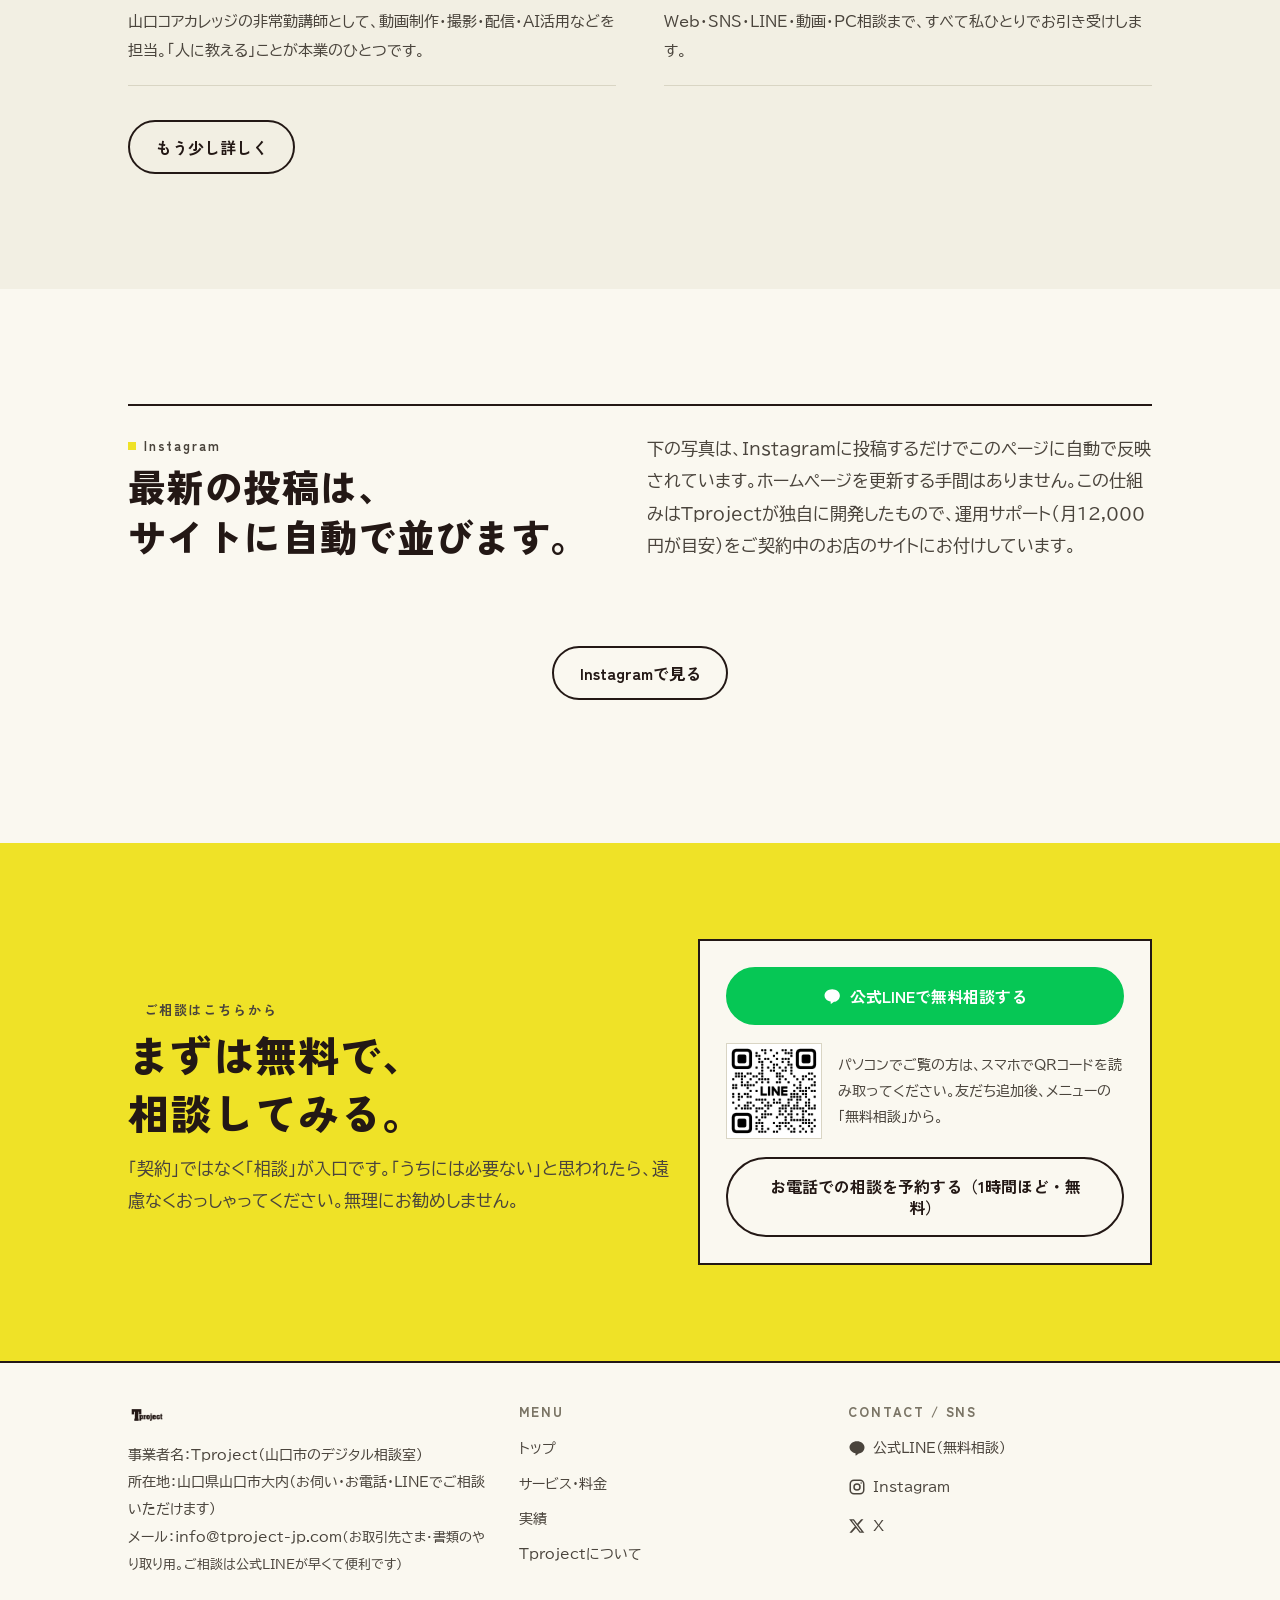
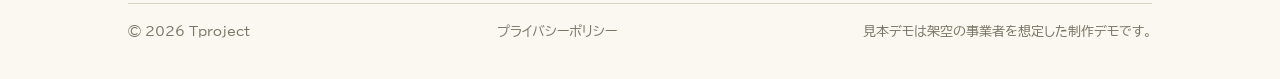
==== commit 66d854e5: "運用サポートの内容を月額サポート契約書の言葉に統一（ITに関するご相談・Instagram等の自動表示・SNS投稿の代行・LINE配信支援・月1回の打ち合わせ）。トップに運用サポートの中身を追記 Co" ====
--- a/index.html
+++ b/index.html
@@ -427,7 +427,7 @@
       </div>
     </div>
     <div class="plan-note reveal">
-      <span>公開後の運用サポート（月12,000円が目安・任意）もあります。</span>
+      <span>公開後の運用サポート（任意・月12,000円が目安）：ウェブサイトの更新代行、ITのご相談、<b>Instagramの最新投稿をサイトに自動で表示</b>する仕組みが入っています。</span>
       <a class="btn ghost" href="./services/#pricing">予算の目安の詳細を見る</a>
     </div>
     <div class="cta-inline reveal">
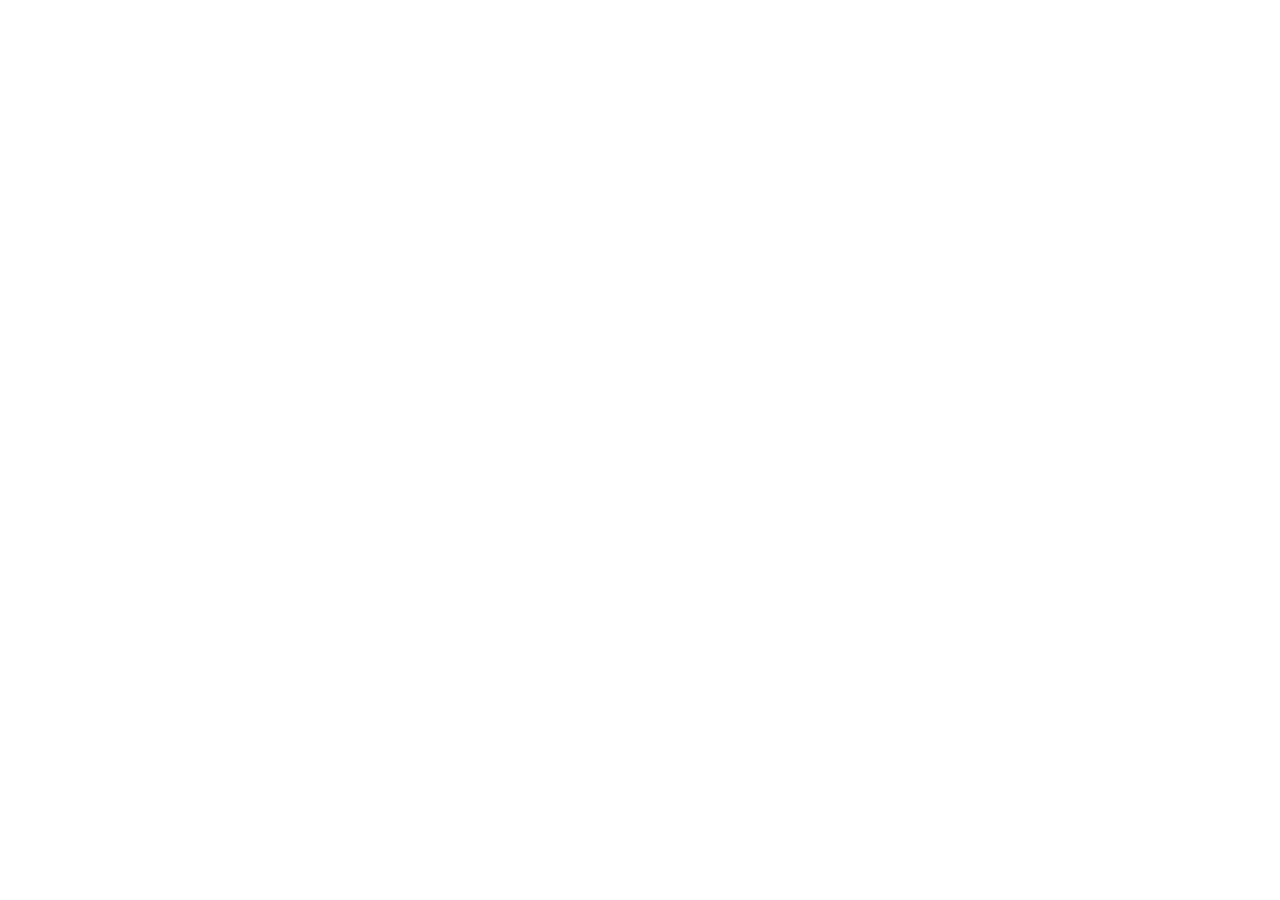
==== commit 1e4f4e2e: "古い住所から tproject-jp.com へ案内するページ" ====
--- a/index.html
+++ b/index.html
@@ -3,546 +3,17 @@
 <head>
 <meta charset="utf-8">
 <meta name="viewport" content="width=device-width, initial-scale=1">
-<meta name="facebook-domain-verification" content="g68mya8rbg559309kv6sqc5hm75w0a" />
-<title>Tproject｜山口市のデジタル相談室 — ホームページも、SNSも、LINEも、ひとつの窓口で</title>
-<meta name="description" content="山口市の店舗・小規模事業者向けに、ホームページ制作からGoogleマップ、Instagram、LINE公式、写真・動画までまとめてサポート。作って終わりではなく、使えるようになるところまで。まずは公式LINEから無料相談。">
+<meta name="robots" content="noindex">
+<title>Tproject｜山口市のデジタル相談室</title>
 <link rel="canonical" href="https://tproject-jp.com/">
-<meta property="og:type" content="website">
-<meta property="og:site_name" content="Tproject｜山口市のデジタル相談室">
-<meta property="og:title" content="ホームページも、SNSも、LINEも。山口のお店のデジタルを、ひとつの窓口で。">
-<meta property="og:description" content="山口市の店舗・小規模事業者向けデジタル支援。Web・Googleマップ・Instagram・LINE公式・写真・動画までまとめて相談できます。">
-<meta property="og:url" content="https://tproject-jp.com/">
-<meta property="og:image" content="https://tproject-jp.com/assets/img/og.png">
-<meta name="twitter:card" content="summary_large_image">
-<link rel="icon" href="./assets/img/favicon.png" type="image/png">
-<link rel="apple-touch-icon" href="./assets/img/apple-touch-icon.png">
-<link rel="preconnect" href="https://fonts.googleapis.com">
-<link rel="preconnect" href="https://fonts.gstatic.com" crossorigin>
-<link rel="stylesheet" href="https://fonts.googleapis.com/css2?family=Zen+Kaku+Gothic+New:wght@700;900&family=BIZ+UDPGothic:wght@400;700&display=swap">
-<link rel="stylesheet" href="./assets/css/site.css?v=20261009">
-<!-- Google tag (gtag.js) -->
-<script async src="https://www.googletagmanager.com/gtag/js?id=G-36PFMJ6QZH"></script>
+<meta http-equiv="refresh" content="0; url=https://tproject-jp.com/">
 <script>
-  window.dataLayer = window.dataLayer || [];
-  function gtag(){dataLayer.push(arguments);}
-  gtag('js', new Date());
-
-  gtag('config', 'G-36PFMJ6QZH');
-</script>
-<!-- 構造化データ（Google向け） -->
-<script type="application/ld+json">
-{
- "@context": "https://schema.org",
- "@graph": [
-  {
-   "@type": "ProfessionalService",
-   "@id": "https://tproject-jp.com/#business",
-   "name": "Tproject",
-   "alternateName": "Tproject｜山口市のデジタル相談室",
-   "description": "山口市の店舗・小規模事業者向けに、ホームページ制作・Googleマップ・Instagram・LINE公式・写真・動画までまとめてサポートするデジタル相談窓口。作って終わりではなく、使えるようになるところまで。",
-   "url": "https://tproject-jp.com/",
-   "logo": "https://tproject-jp.com/assets/img/logo_black.png",
-   "image": "https://tproject-jp.com/assets/img/og.png",
-   "email": "info@tproject-jp.com",
-   "address": {
-    "@type": "PostalAddress",
-    "addressLocality": "山口市",
-    "addressRegion": "山口県",
-    "addressCountry": "JP"
-   },
-   "areaServed": [
-    {
-     "@type": "City",
-     "name": "山口市"
-    },
-    {
-     "@type": "AdministrativeArea",
-     "name": "山口県"
-    }
-   ],
-   "priceRange": "¥¥",
-   "sameAs": [
-    "https://www.instagram.com/t3_tproject",
-    "https://x.com/tproject_web",
-    "https://line.me/R/ti/p/@150loinv"
-   ],
-   "knowsAbout": [
-    "ホームページ制作",
-    "Googleビジネスプロフィール",
-    "Instagram運用",
-    "LINE公式アカウント",
-    "写真・動画撮影"
-   ],
-   "makesOffer": [
-    {
-     "@type": "Offer",
-     "itemOffered": {
-      "@type": "Service",
-      "name": "ホームページ制作",
-      "areaServed": "山口市"
-     }
-    },
-    {
-     "@type": "Offer",
-     "itemOffered": {
-      "@type": "Service",
-      "name": "Googleマップ（ビジネスプロフィール）整備",
-      "areaServed": "山口市"
-     }
-    },
-    {
-     "@type": "Offer",
-     "itemOffered": {
-      "@type": "Service",
-      "name": "Instagram運用サポート",
-      "areaServed": "山口市"
-     }
-    },
-    {
-     "@type": "Offer",
-     "itemOffered": {
-      "@type": "Service",
-      "name": "LINE公式アカウント構築",
-      "areaServed": "山口市"
-     }
-    },
-    {
-     "@type": "Offer",
-     "itemOffered": {
-      "@type": "Service",
-      "name": "写真・動画撮影",
-      "areaServed": "山口市"
-     }
-    }
-   ]
-  },
-  {
-   "@type": "WebSite",
-   "@id": "https://tproject-jp.com/#website",
-   "url": "https://tproject-jp.com/",
-   "name": "Tproject｜山口市のデジタル相談室",
-   "inLanguage": "ja",
-   "publisher": {
-    "@id": "https://tproject-jp.com/#business"
-   }
-  }
- ]
-}
+  // 古い住所（papachi03.github.io/tproject-site/…）で来た人を、同じページの新しい住所へ案内する
+  var p = location.pathname.replace(/^\/tproject-site/, '') || '/';
+  location.replace('https://tproject-jp.com' + p + location.search + location.hash);
 </script>
 </head>
-<body>
-
-<!-- ========== ヘッダー ========== -->
-<header class="site-head">
-  <div class="wrap">
-    <a class="brand" href="./" aria-label="Tproject トップへ">
-      <img src="./assets/img/logo_black.png" alt="Tproject" width="800" height="500">
-      <small>山口市の<br>デジタル相談室</small>
-    </a>
-    <nav class="nav" aria-label="メインメニュー">
-      <a href="./" aria-current="page">トップ</a>
-      <a href="./services/">サービス・料金</a>
-      <a href="./works/">実績</a>
-      <a href="./about/">Tprojectについて</a>
-      <a class="sns" href="https://www.instagram.com/t3_tproject" target="_blank" rel="noopener" aria-label="Instagram">
-        <svg viewBox="0 0 24 24" fill="none" stroke="currentColor" stroke-width="2" stroke-linecap="round" stroke-linejoin="round" aria-hidden="true"><rect x="3" y="3" width="18" height="18" rx="5"/><circle cx="12" cy="12" r="4"/><circle cx="17.5" cy="6.5" r="1" fill="currentColor" stroke="none"/></svg>
-      </a>
-      <a class="btn line" href="https://line.me/R/ti/p/@150loinv" target="_blank" rel="noopener">
-        <svg viewBox="0 0 24 24" fill="currentColor" aria-hidden="true"><path d="M12 3C6.5 3 2 6.6 2 11c0 3.9 3.4 7.2 8 7.9v2.6c0 .4.5.6.8.4l3.6-2.5C18.9 18.9 22 15.3 22 11c0-4.4-4.5-8-10-8z"/></svg>
-        無料チェックを申し込む
-      </a>
-    </nav>
-    <button class="menu-btn" aria-expanded="false" aria-controls="drawer"><i></i>メニュー</button>
-  </div>
-  <div class="drawer" id="drawer" data-open="false">
-    <div class="wrap">
-      <a href="./">トップ</a>
-      <a href="./services/">サービス・料金</a>
-      <a href="./works/">実績</a>
-      <a href="./about/">Tprojectについて</a>
-      <div class="drawer-sns">
-        <a href="https://www.instagram.com/t3_tproject" target="_blank" rel="noopener"><svg viewBox="0 0 24 24" fill="none" stroke="currentColor" stroke-width="2" stroke-linecap="round" stroke-linejoin="round" aria-hidden="true"><rect x="3" y="3" width="18" height="18" rx="5"/><circle cx="12" cy="12" r="4"/><circle cx="17.5" cy="6.5" r="1" fill="currentColor" stroke="none"/></svg>Instagram</a>
-        <a href="https://x.com/tproject_web" target="_blank" rel="noopener"><svg viewBox="0 0 24 24" fill="currentColor" aria-hidden="true"><path d="M17.5 3h3.1l-6.8 7.8L21.8 21h-6.3l-4.9-6.4L5 21H1.9l7.3-8.3L1.5 3h6.4l4.4 5.9L17.5 3zm-1.1 16.2h1.7L6.9 4.7H5.1l11.3 14.5z"/></svg>X</a>
-      </div>
-      <a class="btn line" href="https://line.me/R/ti/p/@150loinv" target="_blank" rel="noopener">公式LINEで無料チェック</a>
-    </div>
-  </div>
-</header>
-
-<main>
-
-<!-- ========== 01 ファーストビュー ========== -->
-<section class="hero">
-  <div class="wrap">
-    <p class="meta rise"><span><b>TPROJECT</b> — YAMAGUCHI</span><span>山口市の店舗・小規模事業者のみなさまへ</span></p>
-    <div class="grid">
-      <div>
-        <h1 class="rise"><span class="s">ホームページも、SNSも、LINEも。</span>山口のお店の<br>デジタルを、<br><span class="hl">ひとつの窓口で。</span></h1>
-        <p class="sub rise">山口市の店舗・小規模事業者のための、デジタルの相談窓口です。作って終わりではなく、<strong>使えるようになるところまで</strong>一緒にやります。</p>
-        <div class="btn-row rise">
-          <a class="btn line" href="https://line.me/R/ti/p/@150loinv" target="_blank" rel="noopener">
-            <svg viewBox="0 0 24 24" fill="currentColor" aria-hidden="true"><path d="M12 3C6.5 3 2 6.6 2 11c0 3.9 3.4 7.2 8 7.9v2.6c0 .4.5.6.8.4l3.6-2.5C18.9 18.9 22 15.3 22 11c0-4.4-4.5-8-10-8z"/></svg>
-            公式LINEで無料チェックを申し込む
-          </a>
-          <a class="btn ghost" href="./works/">実績を数字で見る</a>
-        </div>
-      </div>
-      <ul class="index rise" aria-label="対応範囲">
-        <li><i>01</i>ホームページ<small>スマホ対応・更新できる形で</small></li>
-        <li><i>02</i>Googleマップ<small>店の情報を最新に</small></li>
-        <li><i>03</i>Instagram<small>予約・来店につなぐ</small></li>
-        <li><i>04</i>LINE公式<small>作っただけ、にしない</small></li>
-        <li><i>05</i>写真・動画<small>お店の空気を伝える</small></li>
-      </ul>
-    </div>
-  </div>
-
-  <div class="strip" aria-label="実績の画面（自社で作って動かしているもの）">
-    <div class="track">
-      <a class="shot pc" href="./works/#ikabu"><span class="top"><i></i><i></i><i></i></span><img src="./assets/img/works/ikabu_egi_boss_v2.jpg" alt="自作のブラウザ釣りゲーム（エギング）の画面" width="960" height="540"><span class="tag">GAME</span></a>
-      <a class="shot sp" href="./works/#ikabu"><img src="./assets/img/works/ikabu_reel3.jpg" alt="自作のパズルゲーム「墨つなぎ」を解説したリール（スマホ）" width="480" height="853"></a>
-      <a class="shot pc" href="./works/#yfj"><span class="top"><i></i><i></i><i></i></span><img src="./assets/img/works/yfj_pc.jpg" alt="自社運営の釣りサイト YAMAGUCHI FISHING JOURNAL のトップ" width="1200" height="750"><span class="tag">FISHING JOURNAL</span></a>
-      <a class="shot sp" href="./works/#yfj"><img src="./assets/img/works/strip_yfj_sp_sea.jpg" alt="釣りサイトの海況ページ（スマホ）。山口県5エリアの判定を毎時更新" width="780" height="1604"></a>
-      <a class="shot pc" href="./works/#tools"><span class="top"><i></i><i></i><i></i></span><img src="./assets/img/works/strip_rcp_pc.jpg" alt="自社開発の動画編集補助パネル（Premiere Pro拡張）の画面" width="1440" height="900"><span class="tag">ROUGH CUT PANEL</span></a>
-      <a class="shot sp" href="./works/#yfj"><img src="./assets/img/works/strip_yfj_sp_reports.jpg" alt="訪問者が投稿できる「現地の声」のページ（スマホ）" width="780" height="1604"></a>
-      <a class="shot pc" href="./works/#yfj"><span class="top"><i></i><i></i><i></i></span><img src="./assets/img/works/yfj_sea_pc.jpg" alt="釣りサイトの海況ページ" width="1200" height="750"><span class="tag">SEA</span></a>
-      <a class="shot sp" href="./works/#yfj"><img src="./assets/img/works/strip_yfj_sp_top.jpg" alt="釣りサイトのトップ（スマホ）" width="780" height="1604"></a>
-      <!-- 以下は無限ループ用の複製 -->
-      <span class="shot pc" aria-hidden="true"><span class="top"><i></i><i></i><i></i></span><img src="./assets/img/works/ikabu_egi_boss_v2.jpg" alt="" width="960" height="540"><span class="tag">GAME</span></span>
-      <span class="shot sp" aria-hidden="true"><img src="./assets/img/works/ikabu_reel3.jpg" alt="" width="480" height="853"></span>
-      <span class="shot pc" aria-hidden="true"><span class="top"><i></i><i></i><i></i></span><img src="./assets/img/works/yfj_pc.jpg" alt="" width="1200" height="750"><span class="tag">FISHING JOURNAL</span></span>
-      <span class="shot sp" aria-hidden="true"><img src="./assets/img/works/strip_yfj_sp_sea.jpg" alt="" width="780" height="1604"></span>
-      <span class="shot pc" aria-hidden="true"><span class="top"><i></i><i></i><i></i></span><img src="./assets/img/works/strip_rcp_pc.jpg" alt="" width="1440" height="900"><span class="tag">ROUGH CUT PANEL</span></span>
-      <span class="shot sp" aria-hidden="true"><img src="./assets/img/works/strip_yfj_sp_reports.jpg" alt="" width="780" height="1604"></span>
-      <span class="shot pc" aria-hidden="true"><span class="top"><i></i><i></i><i></i></span><img src="./assets/img/works/yfj_sea_pc.jpg" alt="" width="1200" height="750"><span class="tag">SEA</span></span>
-      <span class="shot sp" aria-hidden="true"><img src="./assets/img/works/strip_yfj_sp_top.jpg" alt="" width="780" height="1604"></span>
-    </div>
-  </div>
-
-  <div class="wrap">
-    <div class="letter rise">
-      <div>
-        <p class="hi">HELLO — まずは、ここから</p>
-        <b>「まだ決めていない」で、大丈夫です。</b>
-        <p>「これって直せる？」「うちに要るのかな？」——その一言から、話を聞きます。ご相談・お見積りは無料。売り込みはしません。</p>
-        <div class="who"><i>T</i>Tproject 窓口担当より</div>
-      </div>
-      <a class="btn line" href="https://line.me/R/ti/p/@150loinv" target="_blank" rel="noopener">公式LINEで、一言だけ送る</a>
-    </div>
-  </div>
-</section>
-
-<!-- ========== 01b 実績（2026-10-09 最初の画面のすぐ下へ） ========== -->
-<section class="sec" id="works" style="background:var(--paper-2)">
-  <div class="wrap">
-    <div class="sec-head reveal">
-      <div>
-        <p class="kicker">実績</p>
-        <h2>数字で、お見せします。</h2>
-      </div>
-      <p class="lead">「作りました」だけでは、役に立ったか分かりません。Tprojectが作って動かしているものを、閲覧数や滞在時間の数字と一緒に。いつ時点の数字かも添えています。</p>
-    </div>
-
-    <!-- 山口イカ部の数字（2026-10-10 公開） -->
-    <div class="stats wide reveal">
-      <div class="stat reveal">
-        <p class="fig">30.2<small>万回</small></p>
-        <p class="what">山口イカ部 Instagramの閲覧数（30日間）</p>
-        <p class="when">2026年10月10日時点。釣りゲームを作り、その画面で釣り方を解説するリールを運用。<b>9月29日は約9.8万回</b></p>
-      </div>
-      <div class="stat reveal">
-        <p class="fig">93<small>%</small></p>
-        <p class="what">フォロワー以外への到達</p>
-        <p class="when">閲覧のうち、まだフォローしていない人の割合（同時点）</p>
-      </div>
-      <div class="stat reveal">
-        <p class="fig">17<small>分</small>44<small>秒</small></p>
-        <p class="what">ゲームの平均プレイ時間</p>
-        <p class="when">エギングゲーム・10月9日までの30日間（GA4）</p>
-      </div>
-    </div>
-
-    <div class="stats reveal" style="margin-top:-1px">
-      <div class="stat reveal">
-        <p class="fig">1<small>分</small>17<small>秒</small></p>
-        <p class="what">自社の釣りサイトの平均滞在時間</p>
-        <p class="when">2026年9月・公開約3週間（GA4）。<b>このサイトのトップは約8秒</b>。読まれる中身があれば、人は長く居てくれます。</p>
-      </div>
-      <div class="stat reveal">
-        <p class="fig">54.5<small>%</small></p>
-        <p class="what">同サイトのエンゲージメント率</p>
-        <p class="when">「ちゃんと見た」訪問の割合（2026年9月・GA4）</p>
-      </div>
-      <div class="stat reveal">
-        <p class="fig">0<small>円</small></p>
-        <p class="what">同サイトの月々のサーバー代</p>
-        <p class="when">毎時更新の海況判定・投稿機能を含めて月額0円（ドメイン更新料は年1回のみ）</p>
-      </div>
-    </div>
-    <p class="stats-note reveal">ほかに、まちづくり会社のYouTubeチャンネル運営（年間契約）、自社で作って使っている道具（電子契約・編集補助・翻訳Bot・Instagram自動表示）も。</p>
-
-    <div class="btn-row reveal" style="margin-top:30px">
-      <a class="btn" href="./works/">実績をくわしく見る →</a>
-      <a class="btn ghost" href="./works/#demo">見本デモ3件（架空）を見る</a>
-    </div>
-    <div class="cta-inline reveal">
-      <div><b>「うちの場合はどうなる？」を、そのままLINEで。</b><span>お店の名前と今の困りごとを送っていただければ、まず考え方だけお返しします。無料です。</span></div>
-      <a class="btn line" href="https://line.me/R/ti/p/@150loinv" target="_blank" rel="noopener">LINEで相談する</a>
-    </div>
-  </div>
-</section>
-
-<!-- ========== 02 こんな状態になっていませんか ========== -->
-<section class="sec" id="troubles">
-  <div class="wrap">
-    <div class="sec-head reveal">
-      <div>
-        <p class="kicker">こんな状態になっていませんか</p>
-        <h2>ひとつでも当てはまれば、<br>お役に立てます。</h2>
-      </div>
-      <p class="lead">ホームページ、SNS、LINE、Googleマップ。どれも「作る」より「その後」でつまずきます。そこまで含めて、まとめてお引き受けします。</p>
-    </div>
-    <ul class="troubles reveal">
-      <li>ホームページが何年も前のまま</li>
-      <li>スマホだと見づらい</li>
-      <li>Instagramは更新しているが、予約につながっているか分からない</li>
-      <li>LINE公式を作っただけになっている</li>
-      <li>Googleマップの情報が古い</li>
-      <li>Web・SNSを誰に相談すればいいか分からない</li>
-    </ul>
-    <p class="after reveal">一つずつ別の会社に頼む必要はありません。</p>
-    <div class="cta-inline reveal">
-      <div><b>当てはまるものがあれば、LINEで一言だけ送ってください。</b><span>「これって直せる？」くらいで大丈夫です。まだ決めていなくて構いません。</span></div>
-      <a class="btn line" href="https://line.me/R/ti/p/@150loinv" target="_blank" rel="noopener">無料チェックを申し込む</a>
-    </div>
-  </div>
-</section>
-
-<!-- ========== 03 Tprojectでできること ========== -->
-<section class="sec" id="services" style="background:var(--paper-2)">
-  <div class="wrap">
-    <div class="sec-head reveal">
-      <div>
-        <p class="kicker">Tprojectでできること</p>
-        <h2>つくる。つなげる。<br>使えるようにする。</h2>
-      </div>
-      <p class="lead">制作だけ、集客導線だけ、で終わらせません。「制作 → 集客導線 → 運用」を、一人の窓口で最後まで。</p>
-    </div>
-
-    <div class="three reveal">
-      <div>
-        <p class="num">01</p>
-        <h3>つくる<em>MAKE</em></h3>
-        <p class="d">スマホで見やすいWebサイトを軸に、写真と動画まで。素材づくりからお引き受けします。</p>
-        <ul>
-          <li>Webサイト</li>
-          <li>写真撮影</li>
-          <li>PR動画</li>
-          <li>ショート動画</li>
-        </ul>
-      </div>
-      <div>
-        <p class="num">02</p>
-        <h3>つなげる<em>CONNECT</em></h3>
-        <p class="d">検索・SNS・LINEからお店へ、迷わず来てもらえる道すじを整えます。</p>
-        <ul>
-          <li>Googleマップ（ビジネスプロフィール）</li>
-          <li>Instagram</li>
-          <li>LINE公式アカウント</li>
-          <li>問い合わせ・予約の導線</li>
-        </ul>
-      </div>
-      <div>
-        <p class="num">03</p>
-        <h3>使えるようにする<em>SUPPORT</em></h3>
-        <p class="d">納品したら終わり、にしません。ご自分で更新できるまで、専門用語を使わずお教えします。</p>
-        <ul>
-          <li>更新方法のレクチャー</li>
-          <li>SNS運用の支援</li>
-          <li>PC・IT相談</li>
-          <li>継続サポート（任意）</li>
-        </ul>
-      </div>
-    </div>
-
-    <div class="flowline reveal">
-      <div><b>制作</b><span>サイト・写真・動画</span></div>
-      <div class="arrow">→</div>
-      <div><b>集客導線</b><span>Google・Instagram・LINE</span></div>
-      <div class="arrow">→</div>
-      <div><b>運用</b><span>使い方・更新・相談</span></div>
-      <div class="arrow"></div>
-      <div></div>
-      <p class="one">この3つを、一人の窓口で完結します。何社ともやり取りする必要はありません。</p>
-    </div>
-
-    <div class="btn-row reveal" style="margin-top:34px">
-      <a class="btn ghost" href="./services/">サービスと料金の詳細</a>
-    </div>
-  </div>
-</section>
-
-<!-- ========== 05 料金の目安 ========== -->
-<section class="sec" id="pricing">
-  <div class="wrap">
-    <div class="sec-head reveal">
-      <div>
-        <p class="kicker">予算の目安</p>
-        <h2>必要な予算の目安を、<br>先に公開しています。</h2>
-      </div>
-      <p class="lead">すべて一回きりのお支払いです（税抜・別途消費税）。ご提案はお店ごとに変わり、すでにお持ちのSNSやホームページを活かして目安より安くできることもあります。くわしいお値段はご相談ください。お見積りは無料です。</p>
-    </div>
-
-    <div class="plans reveal">
-      <div class="plan">
-        <p class="n">LIGHT</p>
-        <p class="price">18<small>万円</small></p>
-        <p class="unit">税抜・一回きり・目安</p>
-        <ul>
-          <li>Webサイト 5ページ</li>
-          <li>Googleマップ整備</li>
-          <li>SNS初期設定</li>
-        </ul>
-      </div>
-      <div class="plan rec">
-        <p class="n">STANDARD<span class="pick">おすすめ</span></p>
-        <p class="price">28<small>万円</small></p>
-        <p class="unit">税抜・一回きり・目安</p>
-        <ul>
-          <li>LIGHTの内容すべて</li>
-          <li>LINE公式アカウント構築</li>
-          <li>店舗撮影</li>
-          <li>操作レクチャー</li>
-        </ul>
-      </div>
-      <div class="plan">
-        <p class="n">FULL</p>
-        <p class="price">45<small>万円</small></p>
-        <p class="unit">税抜・一回きり・目安</p>
-        <ul>
-          <li>STANDARDの内容すべて</li>
-          <li>PR動画 1本</li>
-          <li>SNSショート動画 3本</li>
-        </ul>
-      </div>
-    </div>
-    <div class="plan-note reveal">
-      <span>公開後の運用サポート（任意・月12,000円が目安）：ウェブサイトの更新代行、ITのご相談、<b>Instagramの最新投稿をサイトに自動で表示</b>する仕組みが入っています。</span>
-      <a class="btn ghost" href="./services/#pricing">予算の目安の詳細を見る</a>
-    </div>
-    <div class="cta-inline reveal">
-      <div><b>お見積りだけでも、お出しします。</b><span>金額を見てから決めていただいて大丈夫です。無理にお勧めはしません。</span></div>
-      <a class="btn line" href="https://line.me/R/ti/p/@150loinv" target="_blank" rel="noopener">見積りをLINEで頼む</a>
-    </div>
-  </div>
-</section>
-
-<!-- ========== 06 信頼 ========== -->
-<section class="sec" id="trust" style="background:var(--paper-2)">
-  <div class="wrap">
-    <div class="sec-head reveal">
-      <div>
-        <p class="kicker">Tprojectについて</p>
-        <h2>山口市の、身近な<br>デジタル相談室です。</h2>
-      </div>
-      <p class="lead">高度なITコンサルティング会社ではありません。「ここなら聞いても大丈夫そう」と思っていただける相談相手でいたいと考えています。</p>
-    </div>
-    <ul class="trust reveal">
-      <li><b>山口市を中心に、対面で対応します</b><p>山口市大内在住。お電話でもLINEでも、お店に伺ってでもご相談いただけます。</p></li>
-      <li><b>地域の仕事に携わっています</b><p>街づくり山口様と年間契約を結び、YouTubeチャンネルの運営を担当しています。商店街のイベント撮影も、別のご依頼でお受けしています。</p></li>
-      <li><b>動画撮影・編集の実務経験</b><p>撮影から編集・公開まで、自分自身で手を動かしてきた経験でお応えします。</p></li>
-      <li><b>YouTubeの運営経験</b><p>個人でもチャンネルを運営し、登録者数は合計4,000人を超えています。発信は自分自身の経験です。</p></li>
-      <li><b>専門学校で教えています</b><p>山口コアカレッジの非常勤講師として、動画制作・撮影・配信・AI活用などを担当。「人に教える」ことが本業のひとつです。</p></li>
-      <li><b>窓口をひとつに</b><p>Web・SNS・LINE・動画・PC相談まで、すべて私ひとりでお引き受けします。</p></li>
-    </ul>
-    <div class="btn-row reveal" style="margin-top:34px">
-      <a class="btn ghost" href="./about/">もう少し詳しく</a>
-    </div>
-  </div>
-</section>
-
-<!-- ========== 06b Instagram連携 ========== -->
-<section class="sec" id="instagram">
-  <div class="wrap">
-    <div class="sec-head reveal">
-      <div>
-        <p class="kicker">Instagram</p>
-        <h2>最新の投稿は、<br>サイトに自動で並びます。</h2>
-      </div>
-      <p class="lead">下の写真は、Instagramに投稿するだけでこのページに自動で反映されています。ホームページを更新する手間はありません。この仕組みはTprojectが独自に開発したもので、運用サポート（月12,000円が目安）をご契約中のお店のサイトにお付けしています。</p>
-    </div>
-
-    <div class="ig-feed reveal" data-shop="tproject" data-account="t3_tproject">
-      <div class="ig-feed__grid" role="list"></div>
-      <p class="ig-feed__fallback" hidden>
-        <a class="btn ghost" href="https://www.instagram.com/t3_tproject/" target="_blank" rel="noopener">Instagramで見る</a>
-      </p>
-    </div>
-  </div>
-</section>
-
-<!-- ========== 07 最終CTA ========== -->
-<section class="cta" id="contact">
-  <div class="wrap">
-    <div class="reveal">
-      <p class="kicker">ご相談はこちらから</p>
-      <h2>まずは無料で、<br>相談してみる。</h2>
-      <p>「契約」ではなく「相談」が入口です。「うちには必要ない」と思われたら、遠慮なくおっしゃってください。無理にお勧めしません。</p>
-    </div>
-    <div class="cta-box reveal">
-      <a class="btn line" href="https://line.me/R/ti/p/@150loinv" target="_blank" rel="noopener">
-        <svg viewBox="0 0 24 24" fill="currentColor" aria-hidden="true"><path d="M12 3C6.5 3 2 6.6 2 11c0 3.9 3.4 7.2 8 7.9v2.6c0 .4.5.6.8.4l3.6-2.5C18.9 18.9 22 15.3 22 11c0-4.4-4.5-8-10-8z"/></svg>
-        公式LINEで無料相談する
-      </a>
-      <div class="qr">
-        <img src="./assets/img/line_qr.png" alt="Tproject 公式LINE 友だち追加QRコード" width="540" height="540">
-        <span>パソコンでご覧の方は、スマホでQRコードを読み取ってください。友だち追加後、メニューの「無料相談」から。</span>
-      </div>
-      <a class="btn ghost" href="https://calendar.app.google/cQAvLjoAgpNMy3as5" target="_blank" rel="noopener">お電話での相談を予約する<br class="brk">（1時間ほど・無料）</a>
-    </div>
-  </div>
-</section>
-
-</main>
-
-<!-- ========== フッター ========== -->
-<footer class="site-foot">
-  <div class="wrap">
-    <div>
-      <a class="brand" href="./"><img src="./assets/img/logo_black.png" alt="Tproject" width="800" height="500"></a>
-      <p style="margin-top:14px">事業者名：Tproject（山口市のデジタル相談室）<br>所在地：山口県山口市大内（お伺い・お電話・LINEでご相談いただけます）<br>メール：<a href="mailto:info@tproject-jp.com">info@tproject-jp.com</a><span style="font-size:.88em">（お取引先さま・書類のやり取り用。ご相談は公式LINEが早くて便利です）</span></p>
-    </div>
-    <div>
-      <h4>MENU</h4>
-      <ul>
-        <li><a href="./">トップ</a></li>
-        <li><a href="./services/">サービス・料金</a></li>
-        <li><a href="./works/">実績</a></li>
-        <li><a href="./about/">Tprojectについて</a></li>
-      </ul>
-    </div>
-    <div>
-      <h4>CONTACT / SNS</h4>
-      <ul class="sns">
-        <li><a href="https://line.me/R/ti/p/@150loinv" target="_blank" rel="noopener"><svg viewBox="0 0 24 24" fill="currentColor" aria-hidden="true"><path d="M12 3C6.5 3 2 6.6 2 11c0 3.9 3.4 7.2 8 7.9v2.6c0 .4.5.6.8.4l3.6-2.5C18.9 18.9 22 15.3 22 11c0-4.4-4.5-8-10-8z"/></svg>公式LINE（無料相談）</a></li>
-        <li><a href="https://www.instagram.com/t3_tproject" target="_blank" rel="noopener"><svg viewBox="0 0 24 24" fill="none" stroke="currentColor" stroke-width="2" stroke-linecap="round" aria-hidden="true"><rect x="3" y="3" width="18" height="18" rx="5"/><circle cx="12" cy="12" r="4"/><circle cx="17.5" cy="6.5" r="1" fill="currentColor" stroke="none"/></svg>Instagram</a></li>
-        <li><a href="https://x.com/tproject_web" target="_blank" rel="noopener"><svg viewBox="0 0 24 24" fill="currentColor" aria-hidden="true"><path d="M17.5 3h3.1l-6.8 7.8L21.8 21h-6.3l-4.9-6.4L5 21H1.9l7.3-8.3L1.5 3h6.4l4.4 5.9L17.5 3zm-1.1 16.2h1.7L6.9 4.7H5.1l11.3 14.5z"/></svg>X</a></li>
-      </ul>
-    </div>
-    <div class="copy">
-      <span>© <span id="year">2026</span> Tproject</span>
-      <span><a href="/privacy/">プライバシーポリシー</a></span>
-      <span>見本デモは架空の事業者を想定した制作デモです。</span>
-    </div>
-  </div>
-</footer>
-
-<!-- 浮くLINEボタン（スマホ専用。ヘッダーのボタンが隠れる幅で唯一の常時導線） -->
-<a class="line-float" href="https://line.me/R/ti/p/@150loinv" target="_blank" rel="noopener" aria-label="公式LINEで無料相談する">
-  <span class="ic"><svg viewBox="0 0 24 24" fill="currentColor" aria-hidden="true"><path d="M12 3C6.5 3 2 6.6 2 11c0 3.9 3.4 7.2 8 7.9v2.6c0 .4.5.6.8.4l3.6-2.5C18.9 18.9 22 15.3 22 11c0-4.4-4.5-8-10-8z"/></svg></span>
-  <span class="tx">無料チェック<small>公式LINE・まだ決めていなくてOK</small></span>
-</a>
-
-<script src="./assets/js/site.js?v=20261009" defer></script>
+<body style="font-family:sans-serif;padding:2em;line-height:1.8">
+<p>Tproject のホームページは <a href="https://tproject-jp.com/">tproject-jp.com</a> に移りました。自動で移動しない場合は、リンクを押してください。</p>
 </body>
 </html>
